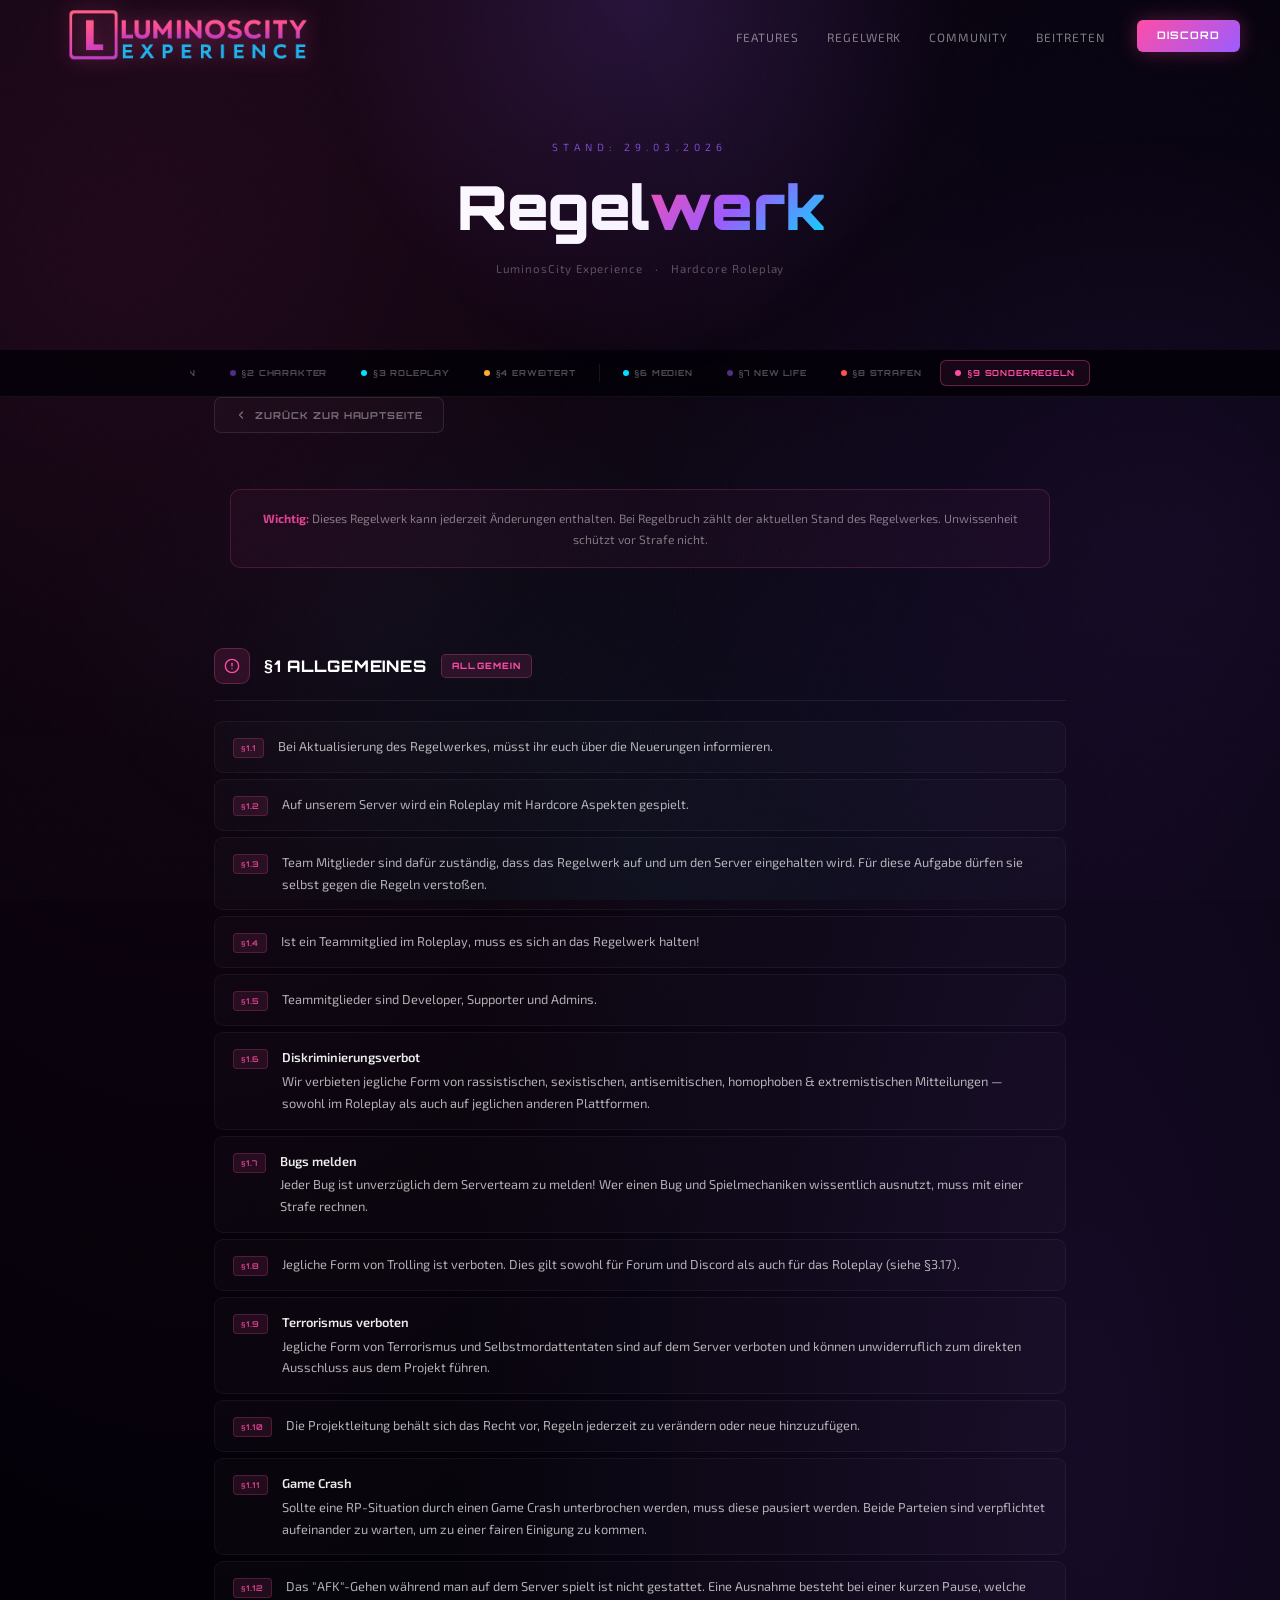
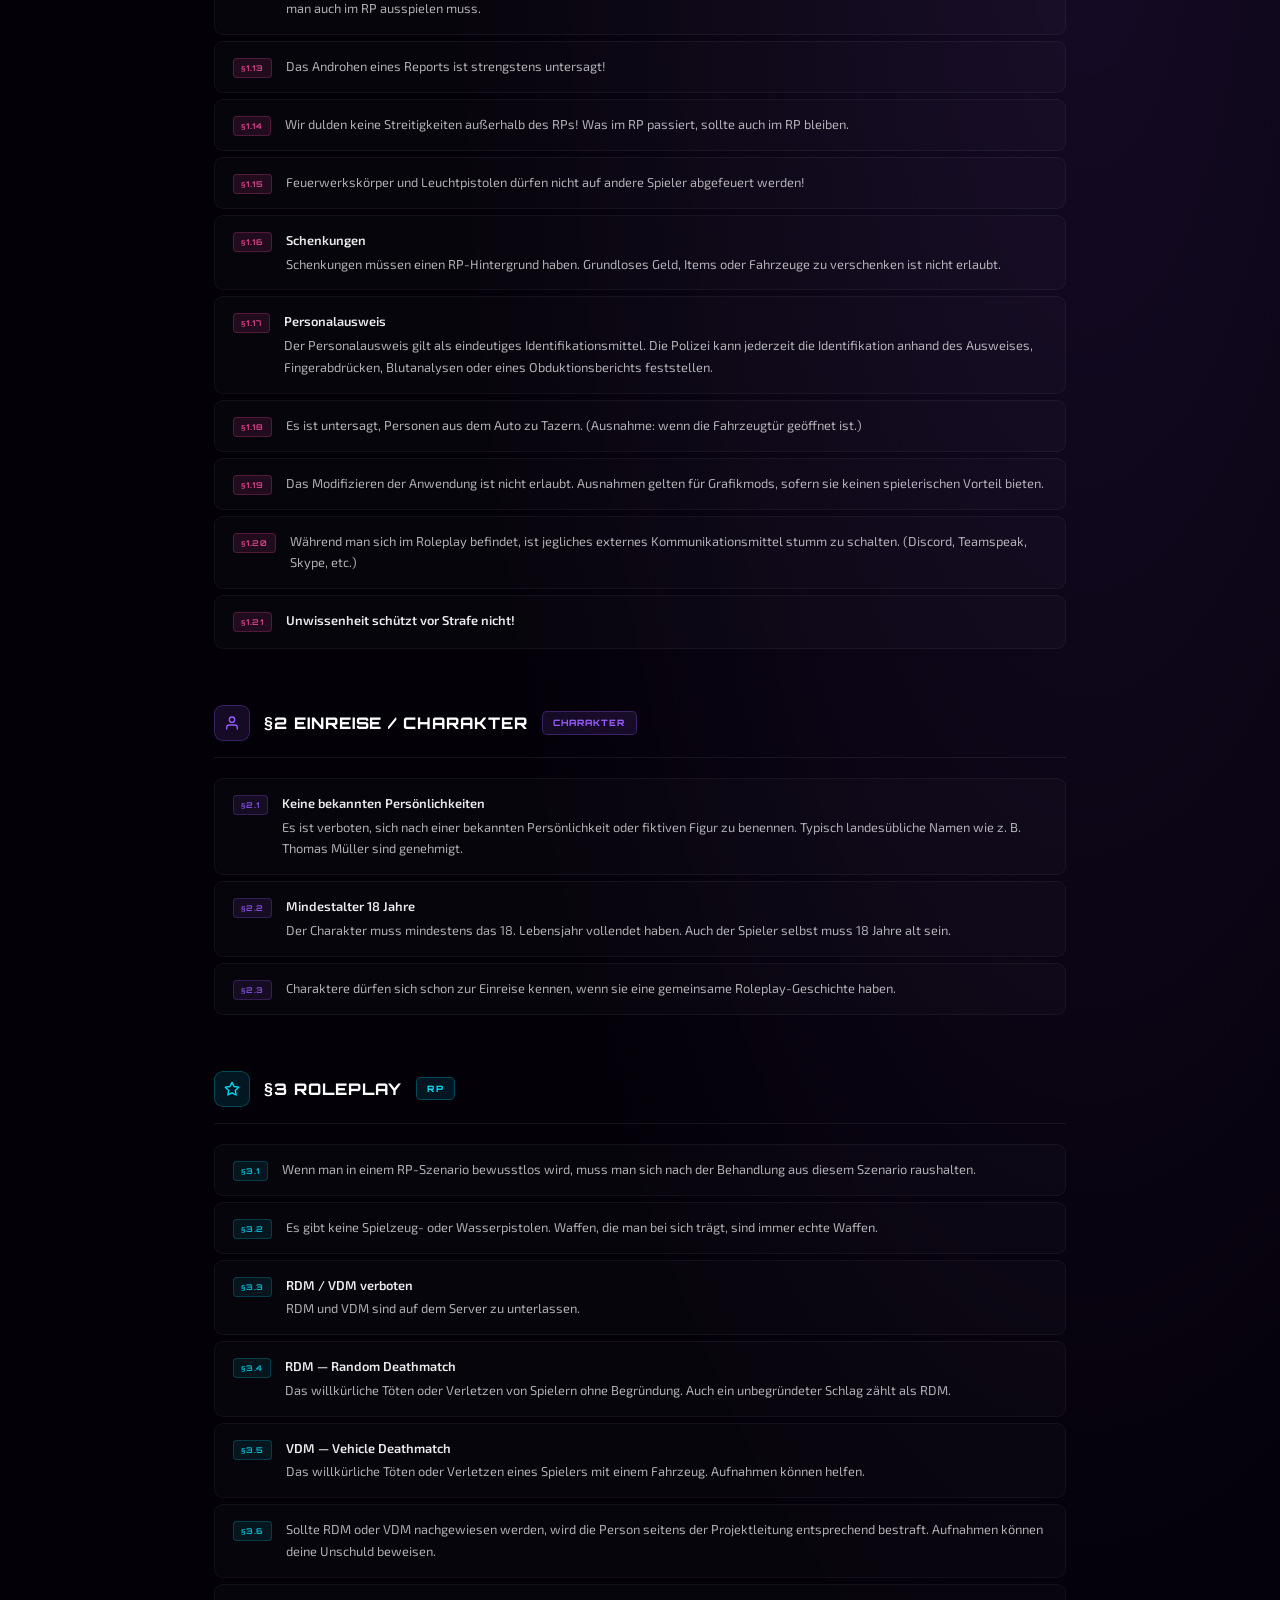
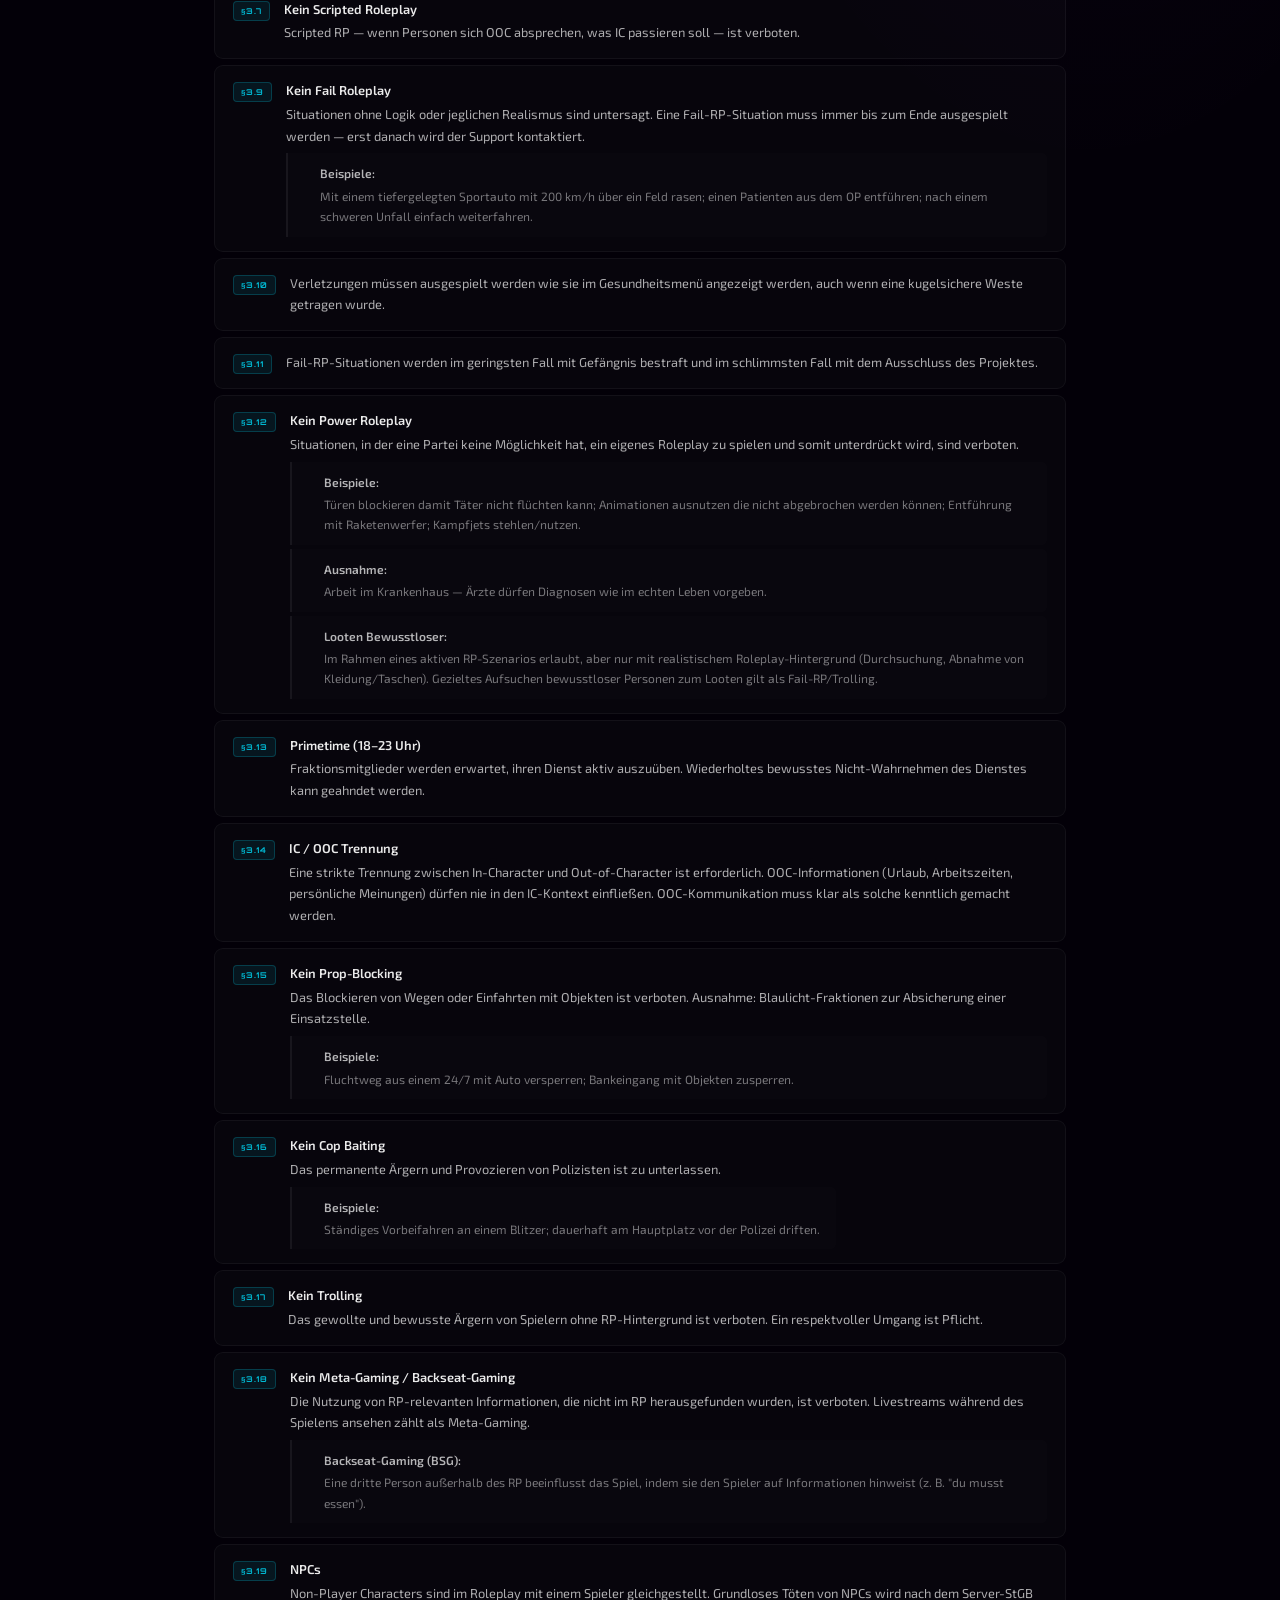
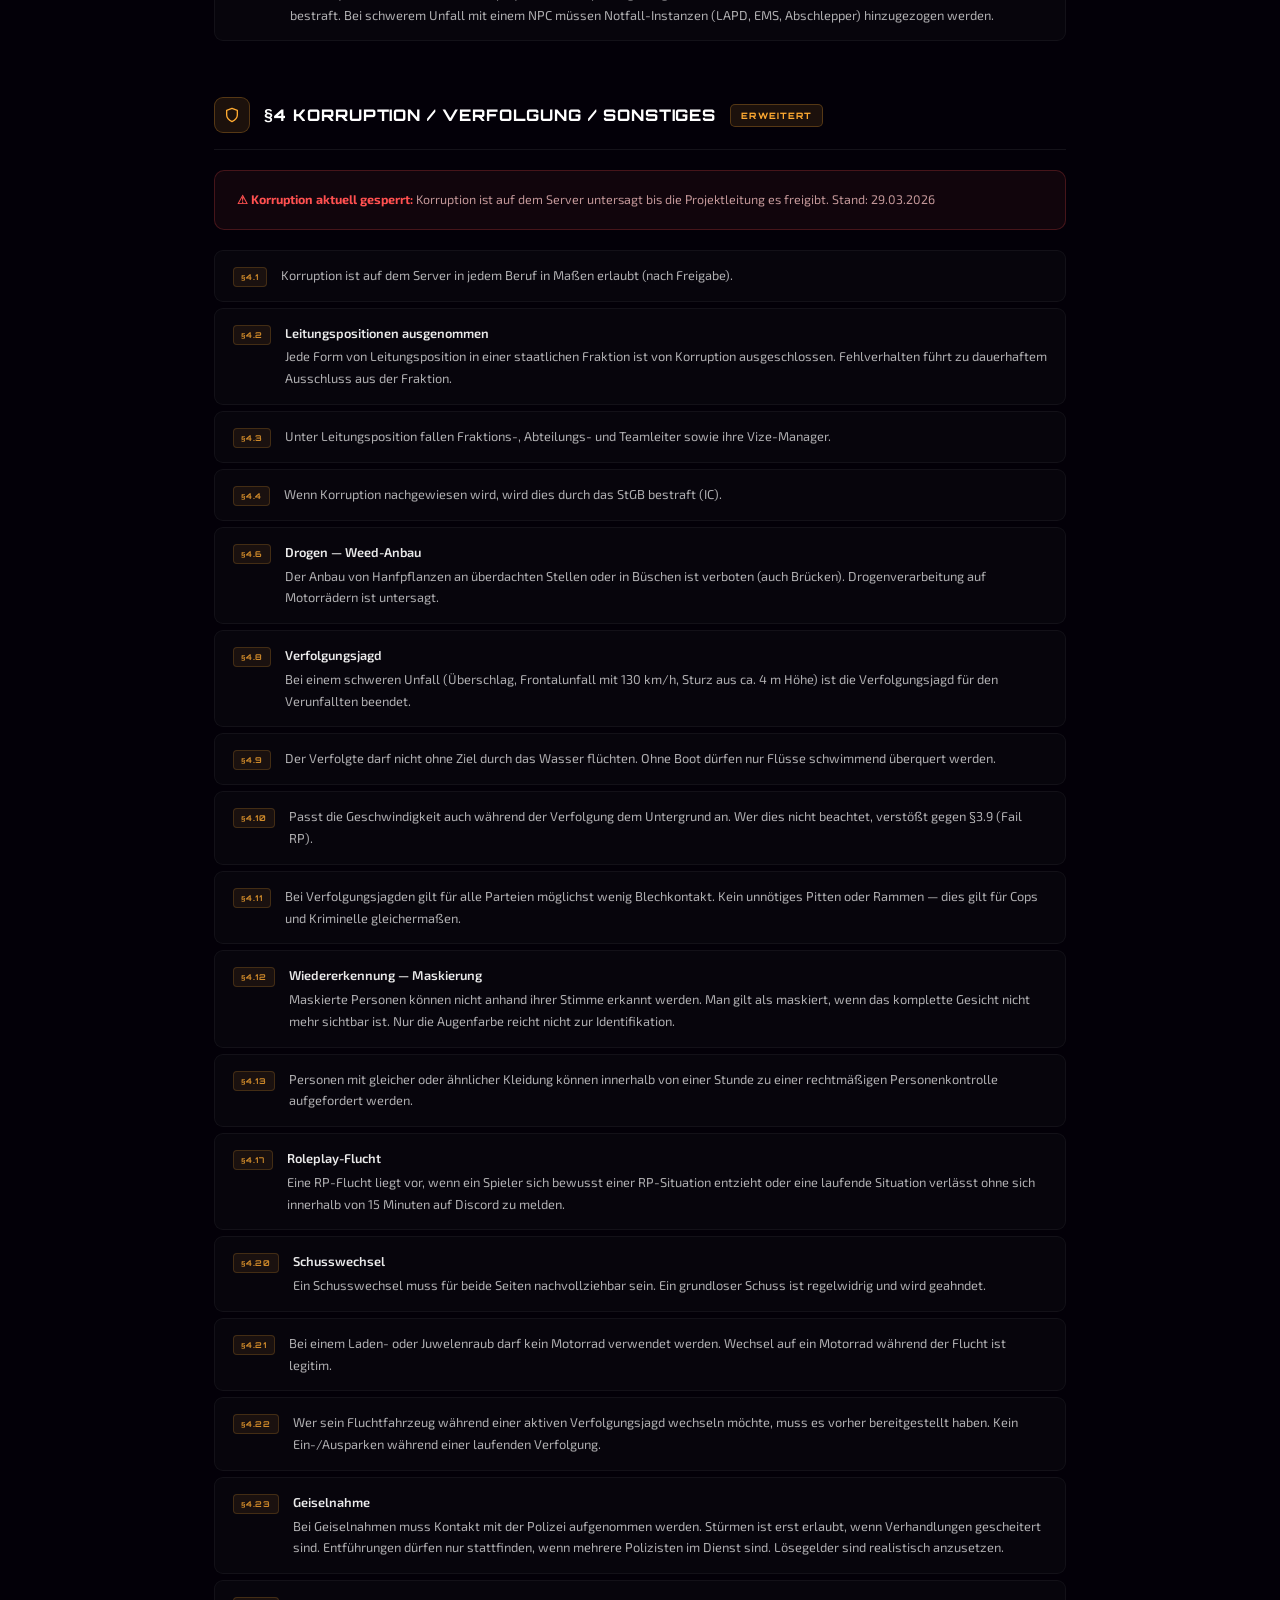
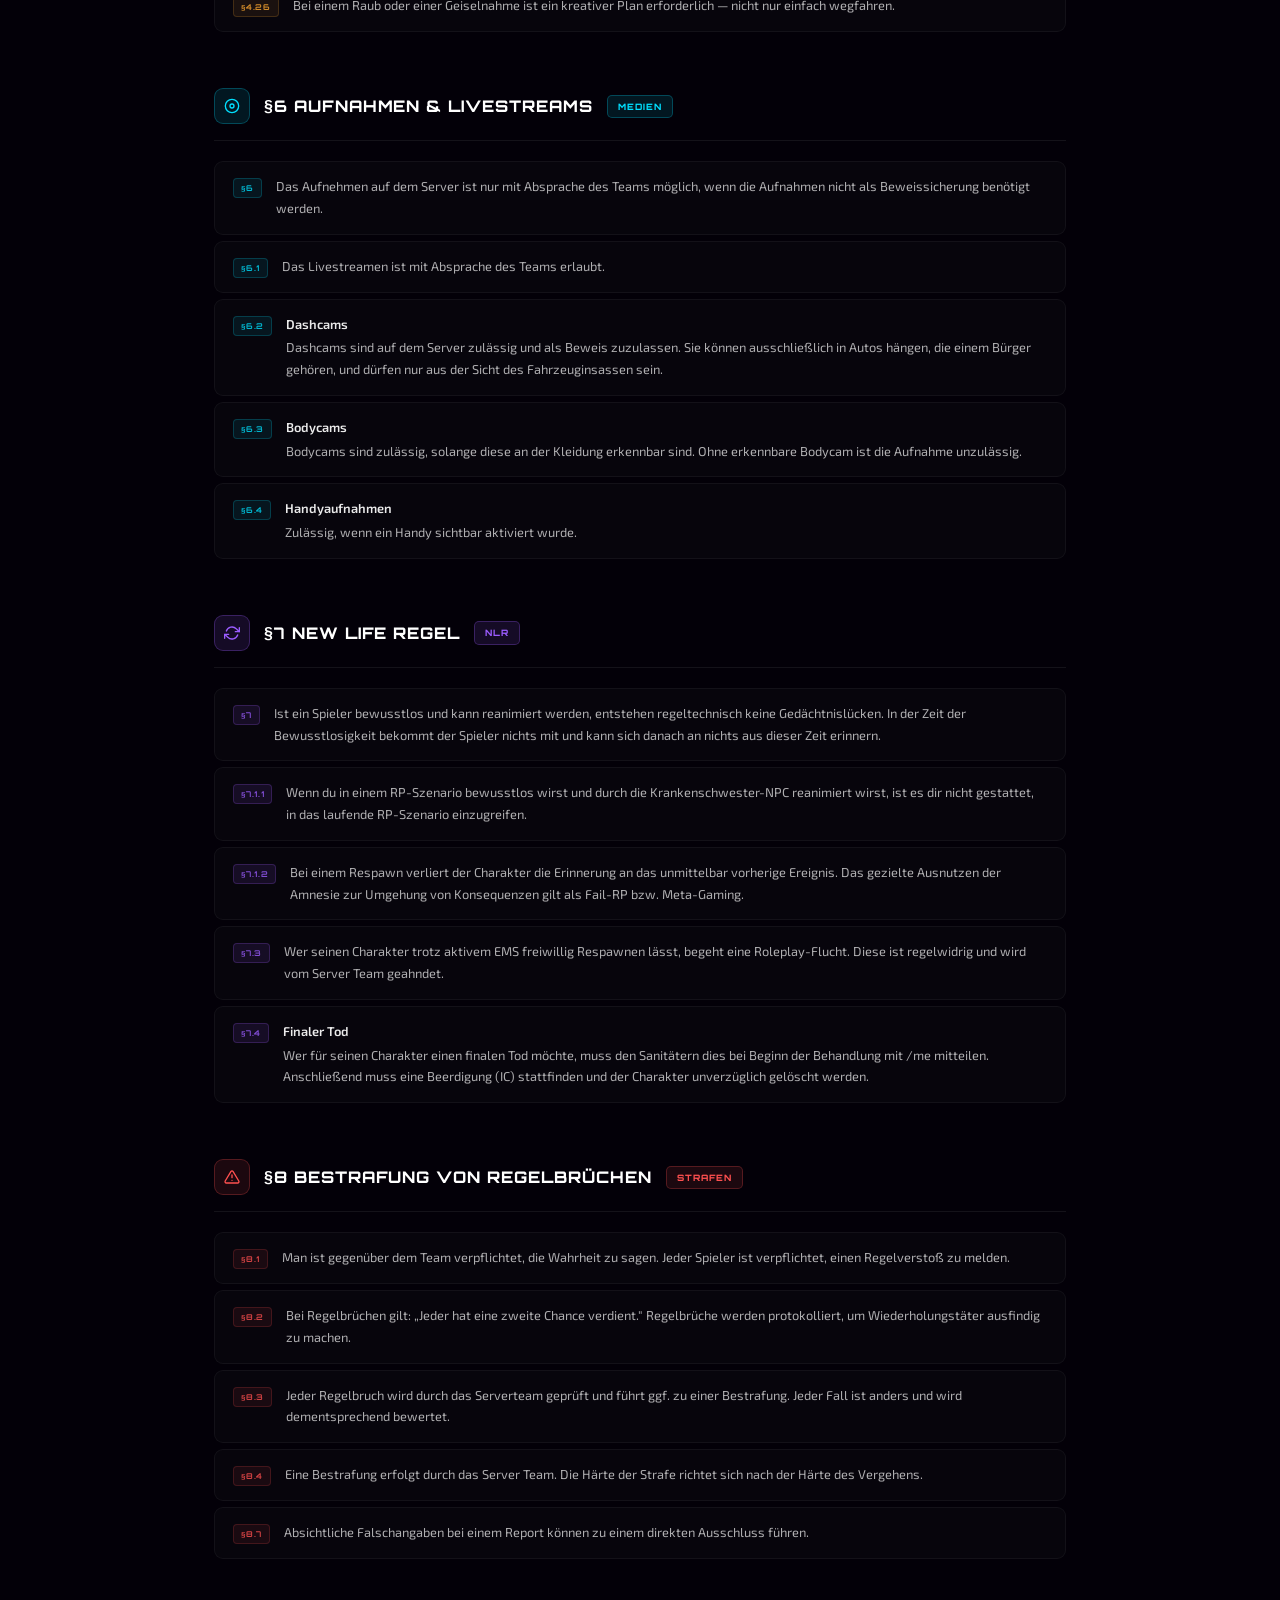
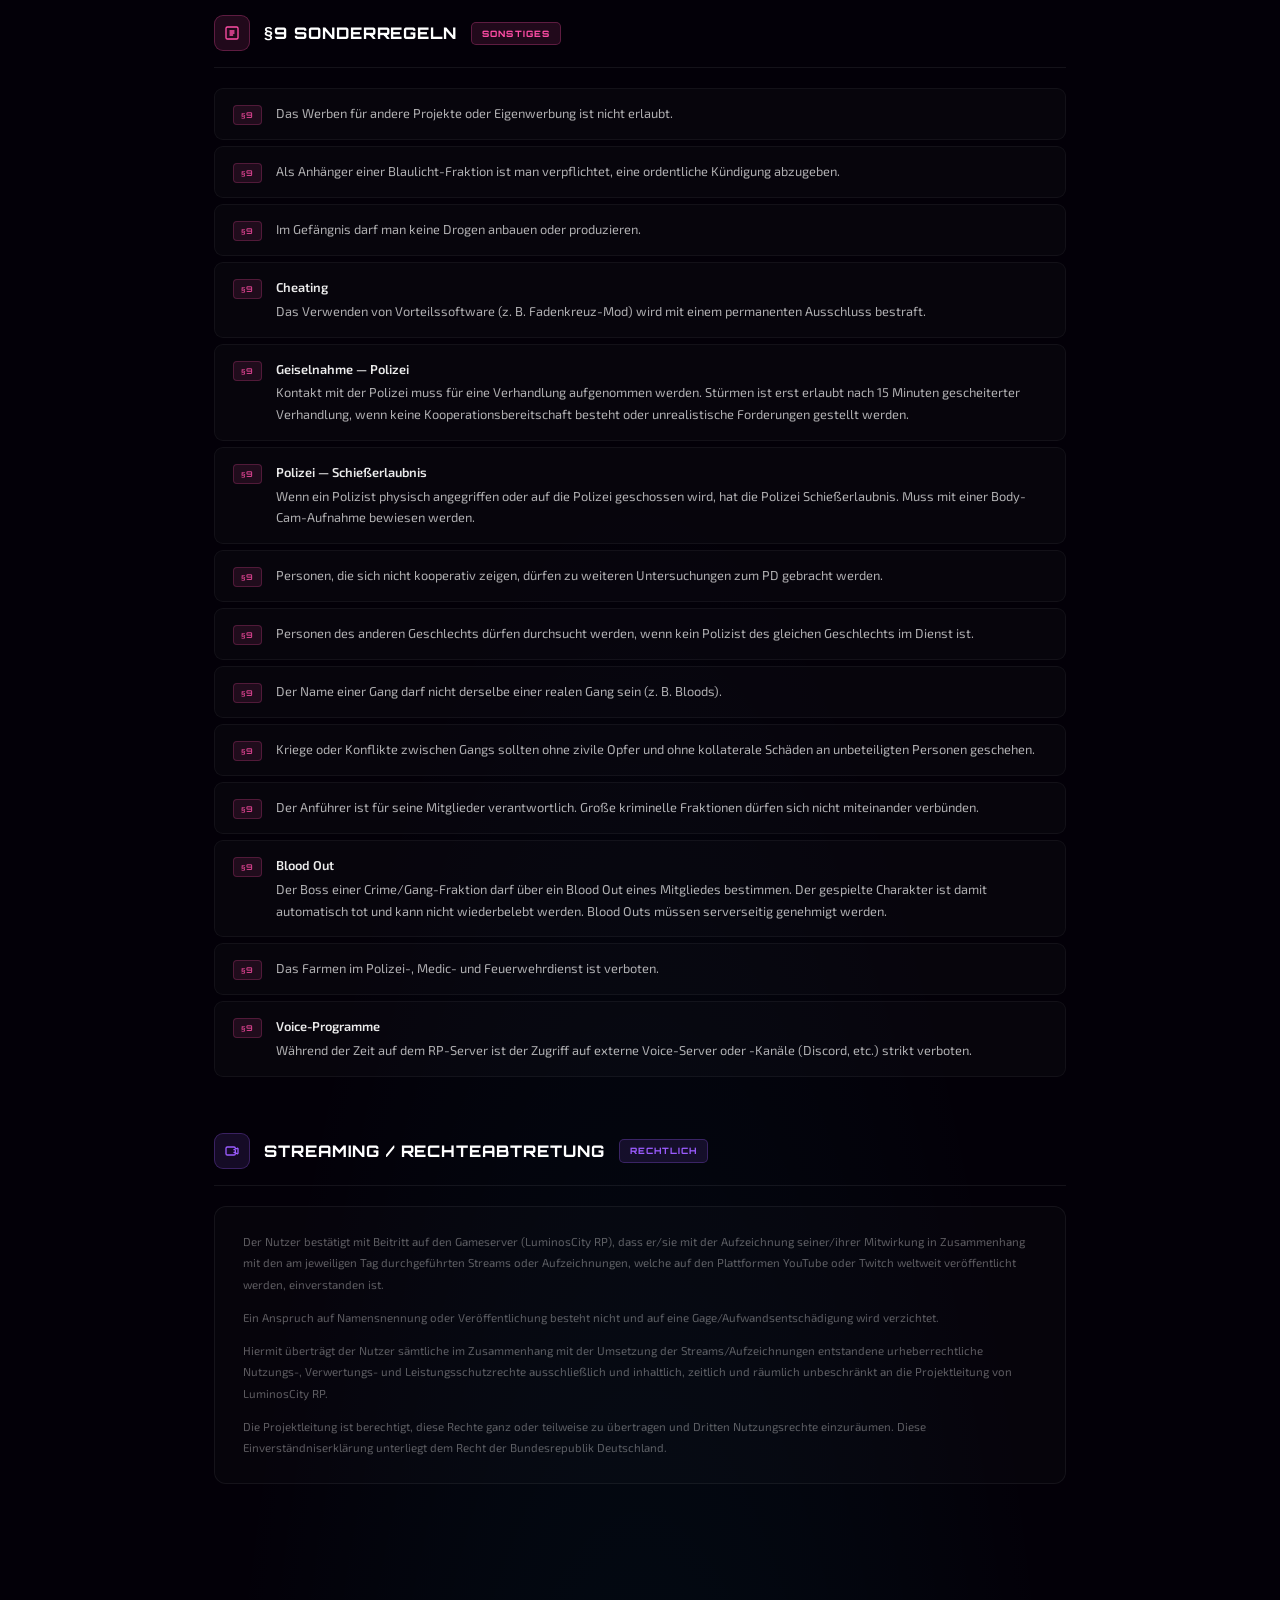
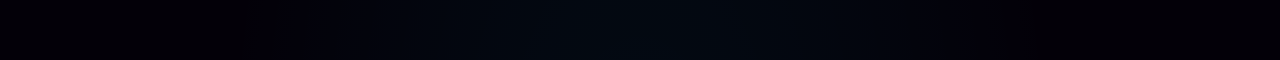
==== regelwerk.html @ f09e4722 "Add files via upload" ====
<!DOCTYPE html>
<html lang="de">
<head>
  <meta charset="UTF-8" />
  <meta name="viewport" content="width=device-width, initial-scale=1.0" />
  <title>Regelwerk — LuminosCity Experience</title>
  <link rel="preconnect" href="https://fonts.googleapis.com" />
  <link rel="preconnect" href="https://fonts.gstatic.com" crossorigin />
  <link href="https://fonts.googleapis.com/css2?family=Orbitron:wght@400;700;800;900&family=Exo+2:wght@300;400;500;600;700&display=swap" rel="stylesheet" />
  <link rel="stylesheet" href="style.css" />
  <style>
    /* ── Regelwerk Page Styles ──────────────────────────── */
    .rw-hero {
      padding: 140px 24px 72px;
      text-align: center;
      position: relative;
      z-index: 1;
    }
    .rw-hero-glow {
      position: absolute;
      top: 0; left: 50%; transform: translateX(-50%);
      width: 700px; height: 400px;
      background: radial-gradient(ellipse at 50% 0%, rgba(155,92,255,0.18) 0%, transparent 65%);
      pointer-events: none;
    }
    .rw-hero-tag {
      font-size: 0.65rem;
      font-family: var(--f-body);
      letter-spacing: 0.5em;
      text-transform: uppercase;
      color: rgba(155,92,255,0.75);
      margin-bottom: 18px;
    }
    .rw-hero h1 {
      font-family: var(--f-title);
      font-size: clamp(2rem, 6vw, 3.8rem);
      font-weight: 900;
      color: #fff;
      line-height: 1.1;
      margin-bottom: 20px;
    }
    .rw-hero-meta {
      font-size: 0.72rem;
      color: rgba(255,255,255,0.3);
      letter-spacing: 0.08em;
    }
    .rw-hero-meta span {
      color: rgba(155,92,255,0.7);
      margin: 0 8px;
    }
    .rw-notice {
      max-width: 820px;
      margin: 0 auto 80px;
      padding: 18px 24px;
      border-radius: 10px;
      border: 1px solid rgba(255,77,166,0.2);
      background: rgba(255,77,166,0.04);
      font-size: 0.75rem;
      color: rgba(255,255,255,0.45);
      line-height: 1.7;
      text-align: center;
    }
    .rw-notice strong { color: rgba(255,77,166,0.85); }

    /* ── Paragraph sections ─────────────────────────────── */
    .rw-content {
      max-width: 900px;
      margin: 0 auto;
      padding: 0 24px 120px;
      position: relative;
      z-index: 1;
    }
    .rw-section {
      margin-bottom: 56px;
    }
    .rw-section-title {
      display: flex;
      align-items: center;
      gap: 14px;
      font-family: var(--f-title);
      font-size: 1rem;
      font-weight: 800;
      letter-spacing: 0.06em;
      text-transform: uppercase;
      color: #fff;
      padding-bottom: 16px;
      border-bottom: 1px solid rgba(255,255,255,0.07);
      margin-bottom: 20px;
    }
    .rw-section-title .rw-badge {
      font-family: var(--f-title);
      font-size: 0.55rem;
      letter-spacing: 0.12em;
      padding: 4px 10px;
      border-radius: 5px;
      flex-shrink: 0;
    }
    .rw-badge-pink   { background: rgba(255,77,166,0.12); border: 1px solid rgba(255,77,166,0.28); color: #ff4da6; }
    .rw-badge-purple { background: rgba(155,92,255,0.12); border: 1px solid rgba(155,92,255,0.28); color: #9b5cff; }
    .rw-badge-cyan   { background: rgba(0,224,255,0.10);  border: 1px solid rgba(0,224,255,0.25);  color: #00e0ff; }
    .rw-badge-orange { background: rgba(255,170,50,0.10); border: 1px solid rgba(255,170,50,0.25); color: #ffaa32; }
    .rw-badge-red    { background: rgba(255,80,80,0.10);  border: 1px solid rgba(255,80,80,0.25);  color: #ff5050; }

    .rw-icon {
      width: 36px; height: 36px;
      border-radius: 9px;
      display: flex; align-items: center; justify-content: center;
      flex-shrink: 0;
    }
    .rw-icon svg { width: 16px; height: 16px; display: block; }
    .rw-icon-pink   { background: rgba(255,77,166,0.12); border: 1px solid rgba(255,77,166,0.28); color: #ff4da6; }
    .rw-icon-purple { background: rgba(155,92,255,0.12); border: 1px solid rgba(155,92,255,0.28); color: #9b5cff; }
    .rw-icon-cyan   { background: rgba(0,224,255,0.10);  border: 1px solid rgba(0,224,255,0.25);  color: #00e0ff; }
    .rw-icon-orange { background: rgba(255,170,50,0.10); border: 1px solid rgba(255,170,50,0.25); color: #ffaa32; }
    .rw-icon-red    { background: rgba(255,80,80,0.10);  border: 1px solid rgba(255,80,80,0.25);  color: #ff5050; }

    .rw-rules {
      display: flex;
      flex-direction: column;
      gap: 6px;
    }
    .rw-rule {
      display: flex;
      align-items: flex-start;
      gap: 14px;
      padding: 14px 18px;
      border-radius: 9px;
      background: rgba(255,255,255,0.018);
      border: 1px solid rgba(255,255,255,0.048);
      transition: background 0.2s, border-color 0.2s;
    }
    .rw-rule:hover {
      background: rgba(255,255,255,0.032);
      border-color: rgba(255,255,255,0.085);
    }
    .rw-rule-num {
      font-family: var(--f-title);
      font-size: 0.5rem;
      font-weight: 700;
      letter-spacing: 0.08em;
      padding: 3px 7px;
      border-radius: 4px;
      flex-shrink: 0;
      margin-top: 2px;
      white-space: nowrap;
    }
    .rw-num-pink   { background: rgba(255,77,166,0.1);  border: 1px solid rgba(255,77,166,0.22); color: rgba(255,77,166,0.8);  }
    .rw-num-purple { background: rgba(155,92,255,0.1);  border: 1px solid rgba(155,92,255,0.22); color: rgba(155,92,255,0.8);  }
    .rw-num-cyan   { background: rgba(0,224,255,0.08);  border: 1px solid rgba(0,224,255,0.2);   color: rgba(0,224,255,0.8);   }
    .rw-num-orange { background: rgba(255,170,50,0.08); border: 1px solid rgba(255,170,50,0.18); color: rgba(255,170,50,0.8);  }
    .rw-num-red    { background: rgba(255,80,80,0.08);  border: 1px solid rgba(255,80,80,0.18);  color: rgba(255,80,80,0.8);   }

    .rw-rule-text {
      font-size: 0.8rem;
      color: rgba(255,255,255,0.68);
      line-height: 1.7;
    }
    .rw-rule-text strong {
      color: rgba(255,255,255,0.92);
      font-weight: 600;
      display: block;
      margin-bottom: 2px;
    }

    /* Warning block */
    .rw-warning {
      padding: 18px 22px;
      border-radius: 10px;
      background: rgba(255,80,80,0.06);
      border: 1px solid rgba(255,80,80,0.22);
      margin-bottom: 20px;
      font-size: 0.78rem;
      color: rgba(255,200,200,0.75);
      line-height: 1.7;
    }
    .rw-warning strong { color: #ff5050; }

    /* Sub-rule indent */
    .rw-subrules {
      display: flex;
      flex-direction: column;
      gap: 4px;
      margin-top: 6px;
      padding-left: 0;
    }
    .rw-subrule {
      padding: 10px 16px 10px 32px;
      border-left: 2px solid rgba(255,255,255,0.06);
      font-size: 0.75rem;
      color: rgba(255,255,255,0.45);
      line-height: 1.7;
      background: rgba(255,255,255,0.01);
      border-radius: 0 6px 6px 0;
    }
    .rw-subrule strong { color: rgba(255,255,255,0.7); font-weight: 600; }

    /* Back button */
    .rw-back {
      display: inline-flex;
      align-items: center;
      gap: 8px;
      font-family: var(--f-title);
      font-size: 0.6rem;
      font-weight: 700;
      letter-spacing: 0.1em;
      text-transform: uppercase;
      color: rgba(255,255,255,0.4);
      border: 1px solid rgba(255,255,255,0.1);
      padding: 10px 20px;
      border-radius: 7px;
      background: rgba(255,255,255,0.02);
      transition: color 0.2s, border-color 0.2s;
      margin-bottom: 56px;
    }
    .rw-back:hover { color: #fff; border-color: rgba(255,255,255,0.25); }
    .rw-back svg { width: 12px; height: 12px; }

    /* Streaming block */
    .rw-legal {
      padding: 24px 28px;
      border-radius: 12px;
      background: rgba(255,255,255,0.015);
      border: 1px solid rgba(255,255,255,0.06);
      font-size: 0.72rem;
      color: rgba(255,255,255,0.35);
      line-height: 1.85;
    }
    .rw-legal p + p { margin-top: 12px; }

    /* ── Sticky Filter Nav ────────────────────────────── */
    .rw-filter-nav {
      position: sticky;
      top: 64px;
      z-index: 50;
      background: rgba(3,0,8,0.82);
      backdrop-filter: blur(18px);
      -webkit-backdrop-filter: blur(18px);
      border-bottom: 1px solid rgba(255,255,255,0.06);
      padding: 0 24px;
      margin-bottom: 0;
    }
    .rw-filter-inner {
      max-width: 900px;
      margin: 0 auto;
      display: flex;
      align-items: center;
      gap: 4px;
      overflow-x: auto;
      scrollbar-width: none;
      padding: 10px 0;
    }
    .rw-filter-inner::-webkit-scrollbar { display: none; }
    .rw-filter-btn {
      display: inline-flex;
      align-items: center;
      gap: 6px;
      font-family: var(--f-title);
      font-size: 0.52rem;
      font-weight: 700;
      letter-spacing: 0.1em;
      text-transform: uppercase;
      padding: 7px 14px;
      border-radius: 6px;
      white-space: nowrap;
      cursor: pointer;
      border: 1px solid transparent;
      background: transparent;
      color: rgba(255,255,255,0.3);
      transition: color 0.2s, background 0.2s, border-color 0.2s;
      flex-shrink: 0;
    }
    .rw-filter-btn:hover {
      color: rgba(255,255,255,0.7);
      background: rgba(255,255,255,0.05);
    }
    .rw-filter-btn .rw-fb-dot {
      width: 6px; height: 6px;
      border-radius: 50%;
      flex-shrink: 0;
      opacity: 0.5;
      transition: opacity 0.2s;
    }
    .rw-filter-btn.active {
      color: #fff;
      background: rgba(255,255,255,0.07);
    }
    .rw-filter-btn.active .rw-fb-dot { opacity: 1; }
    .rw-filter-btn.fp.active  { border-color: rgba(255,77,166,0.35);  background: rgba(255,77,166,0.08);  color: #ff4da6; }
    .rw-filter-btn.fpu.active { border-color: rgba(155,92,255,0.35);  background: rgba(155,92,255,0.08);  color: #9b5cff; }
    .rw-filter-btn.fc.active  { border-color: rgba(0,224,255,0.3);    background: rgba(0,224,255,0.07);   color: #00e0ff; }
    .rw-filter-btn.fo.active  { border-color: rgba(255,170,50,0.35);  background: rgba(255,170,50,0.08);  color: #ffaa32; }
    .rw-filter-btn.fr.active  { border-color: rgba(255,80,80,0.35);   background: rgba(255,80,80,0.08);   color: #ff5050; }
    .rw-fb-dot.dp   { background: #ff4da6; }
    .rw-fb-dot.dpu  { background: #9b5cff; }
    .rw-fb-dot.dc   { background: #00e0ff; }
    .rw-fb-dot.do   { background: #ffaa32; }
    .rw-fb-dot.dr   { background: #ff5050; }
    .rw-filter-divider {
      width: 1px; height: 18px;
      background: rgba(255,255,255,0.08);
      flex-shrink: 0;
      margin: 0 4px;
    }

    @media (max-width: 600px) {
      .rw-rule { padding: 12px 14px; }
      .rw-rule-num { font-size: 0.45rem; }
      .rw-rule-text { font-size: 0.75rem; }
      .rw-filter-nav { top: 56px; }
    }
  </style>
</head>
<body>

<!-- ═══════════════════════════════════════════ NAVBAR ═══ -->
<nav id="navbar">
  <div class="nav-inner">
    <a href="index.html" class="nav-logo">
      <img src="bannerlumi.png" alt="LuminosCity Experience" class="nav-logo-img" />
    </a>
    <ul class="nav-links">
      <li><a href="index.html#features">Features</a></li>
      <li><a href="index.html#regelwerk">Regelwerk</a></li>
      <li><a href="index.html#community">Community</a></li>
      <li><a href="index.html#join">Beitreten</a></li>
    </ul>
    <a href="https://discord.gg/mZbZmxQd2Q" target="_blank" rel="noopener noreferrer" class="nav-cta">Discord</a>
    <button id="menu-btn" class="menu-btn" aria-label="Menü öffnen">
      <span></span><span></span><span></span>
    </button>
  </div>
  <div id="mobile-menu" class="mobile-menu">
    <a href="index.html#features">Features</a>
    <a href="index.html#regelwerk">Regelwerk</a>
    <a href="index.html#community">Community</a>
    <a href="index.html#join">Beitreten</a>
    <a href="https://discord.gg/mZbZmxQd2Q" target="_blank" rel="noopener noreferrer" class="mobile-cta">Discord</a>
  </div>
</nav>

<!-- ══════════════════════════════════════════ HERO ═══ -->
<div class="rw-hero">
  <div class="rw-hero-glow"></div>
  <div class="rw-hero-tag">Stand: 29.03.2026</div>
  <h1>Regel<span class="gradient-text">werk</span></h1>
  <div class="rw-hero-meta">LuminosCity Experience <span>·</span> Hardcore Roleplay</div>
</div>

<!-- ═══════════════════════════════════ FILTER NAV ═══ -->
<nav class="rw-filter-nav" aria-label="Regelwerk Navigation">
  <div class="rw-filter-inner">
    <button class="rw-filter-btn fp active" data-target="s1"><span class="rw-fb-dot dp"></span>§1 Allgemein</button>
    <button class="rw-filter-btn fpu" data-target="s2"><span class="rw-fb-dot dpu"></span>§2 Charakter</button>
    <button class="rw-filter-btn fc" data-target="s3"><span class="rw-fb-dot dc"></span>§3 Roleplay</button>
    <button class="rw-filter-btn fo" data-target="s4"><span class="rw-fb-dot do"></span>§4 Erweitert</button>
    <div class="rw-filter-divider"></div>
    <button class="rw-filter-btn fc" data-target="s6"><span class="rw-fb-dot dc"></span>§6 Medien</button>
    <button class="rw-filter-btn fpu" data-target="s7"><span class="rw-fb-dot dpu"></span>§7 New Life</button>
    <button class="rw-filter-btn fr" data-target="s8"><span class="rw-fb-dot dr"></span>§8 Strafen</button>
    <button class="rw-filter-btn fp" data-target="s9"><span class="rw-fb-dot dp"></span>§9 Sonderregeln</button>
    <div class="rw-filter-divider"></div>
    <button class="rw-filter-btn fpu" data-target="s-stream"><span class="rw-fb-dot dpu"></span>Streaming</button>
  </div>
</nav>

<!-- ══════════════════════════════════════ CONTENT ═══ -->
<div class="rw-content">

  <a href="index.html" class="rw-back">
    <svg viewBox="0 0 24 24" fill="none" stroke="currentColor" stroke-width="2.5" stroke-linecap="round" stroke-linejoin="round"><polyline points="15 18 9 12 15 6"/></svg>
    Zurück zur Hauptseite
  </a>

  <div class="rw-notice">
    <strong>Wichtig:</strong> Dieses Regelwerk kann jederzeit Änderungen enthalten. Bei Regelbruch zählt der aktuellen Stand des Regelwerkes. Unwissenheit schützt vor Strafe nicht.
  </div>

  <!-- §1 Allgemeines -->
  <div class="rw-section anim" id="s1">
    <div class="rw-section-title">
      <div class="rw-icon rw-icon-pink">
        <svg viewBox="0 0 24 24" fill="none" stroke="currentColor" stroke-width="2" stroke-linecap="round" stroke-linejoin="round"><circle cx="12" cy="12" r="10"/><line x1="12" y1="8" x2="12" y2="12"/><line x1="12" y1="16" x2="12.01" y2="16"/></svg>
      </div>
      §1 Allgemeines
      <span class="rw-badge rw-badge-pink">Allgemein</span>
    </div>
    <div class="rw-rules">
      <div class="rw-rule"><span class="rw-rule-num rw-num-pink">§1.1</span><div class="rw-rule-text">Bei Aktualisierung des Regelwerkes, müsst ihr euch über die Neuerungen informieren.</div></div>
      <div class="rw-rule"><span class="rw-rule-num rw-num-pink">§1.2</span><div class="rw-rule-text">Auf unserem Server wird ein Roleplay mit Hardcore Aspekten gespielt.</div></div>
      <div class="rw-rule"><span class="rw-rule-num rw-num-pink">§1.3</span><div class="rw-rule-text">Team Mitglieder sind dafür zuständig, dass das Regelwerk auf und um den Server eingehalten wird. Für diese Aufgabe dürfen sie selbst gegen die Regeln verstoßen.</div></div>
      <div class="rw-rule"><span class="rw-rule-num rw-num-pink">§1.4</span><div class="rw-rule-text">Ist ein Teammitglied im Roleplay, muss es sich an das Regelwerk halten!</div></div>
      <div class="rw-rule"><span class="rw-rule-num rw-num-pink">§1.5</span><div class="rw-rule-text">Teammitglieder sind Developer, Supporter und Admins.</div></div>
      <div class="rw-rule"><span class="rw-rule-num rw-num-pink">§1.6</span><div class="rw-rule-text"><strong>Diskriminierungsverbot</strong>Wir verbieten jegliche Form von rassistischen, sexistischen, antisemitischen, homophoben &amp; extremistischen Mitteilungen — sowohl im Roleplay als auch auf jeglichen anderen Plattformen.</div></div>
      <div class="rw-rule"><span class="rw-rule-num rw-num-pink">§1.7</span><div class="rw-rule-text"><strong>Bugs melden</strong>Jeder Bug ist unverzüglich dem Serverteam zu melden! Wer einen Bug und Spielmechaniken wissentlich ausnutzt, muss mit einer Strafe rechnen.</div></div>
      <div class="rw-rule"><span class="rw-rule-num rw-num-pink">§1.8</span><div class="rw-rule-text">Jegliche Form von Trolling ist verboten. Dies gilt sowohl für Forum und Discord als auch für das Roleplay (siehe §3.17).</div></div>
      <div class="rw-rule"><span class="rw-rule-num rw-num-pink">§1.9</span><div class="rw-rule-text"><strong>Terrorismus verboten</strong>Jegliche Form von Terrorismus und Selbstmordattentaten sind auf dem Server verboten und können unwiderruflich zum direkten Ausschluss aus dem Projekt führen.</div></div>
      <div class="rw-rule"><span class="rw-rule-num rw-num-pink">§1.10</span><div class="rw-rule-text">Die Projektleitung behält sich das Recht vor, Regeln jederzeit zu verändern oder neue hinzuzufügen.</div></div>
      <div class="rw-rule"><span class="rw-rule-num rw-num-pink">§1.11</span><div class="rw-rule-text"><strong>Game Crash</strong>Sollte eine RP-Situation durch einen Game Crash unterbrochen werden, muss diese pausiert werden. Beide Parteien sind verpflichtet aufeinander zu warten, um zu einer fairen Einigung zu kommen.</div></div>
      <div class="rw-rule"><span class="rw-rule-num rw-num-pink">§1.12</span><div class="rw-rule-text">Das "AFK"-Gehen während man auf dem Server spielt ist nicht gestattet. Eine Ausnahme besteht bei einer kurzen Pause, welche man auch im RP ausspielen muss.</div></div>
      <div class="rw-rule"><span class="rw-rule-num rw-num-pink">§1.13</span><div class="rw-rule-text">Das Androhen eines Reports ist strengstens untersagt!</div></div>
      <div class="rw-rule"><span class="rw-rule-num rw-num-pink">§1.14</span><div class="rw-rule-text">Wir dulden keine Streitigkeiten außerhalb des RPs! Was im RP passiert, sollte auch im RP bleiben.</div></div>
      <div class="rw-rule"><span class="rw-rule-num rw-num-pink">§1.15</span><div class="rw-rule-text">Feuerwerkskörper und Leuchtpistolen dürfen nicht auf andere Spieler abgefeuert werden!</div></div>
      <div class="rw-rule"><span class="rw-rule-num rw-num-pink">§1.16</span><div class="rw-rule-text"><strong>Schenkungen</strong>Schenkungen müssen einen RP-Hintergrund haben. Grundloses Geld, Items oder Fahrzeuge zu verschenken ist nicht erlaubt.</div></div>
      <div class="rw-rule"><span class="rw-rule-num rw-num-pink">§1.17</span><div class="rw-rule-text"><strong>Personalausweis</strong>Der Personalausweis gilt als eindeutiges Identifikationsmittel. Die Polizei kann jederzeit die Identifikation anhand des Ausweises, Fingerabdrücken, Blutanalysen oder eines Obduktionsberichts feststellen.</div></div>
      <div class="rw-rule"><span class="rw-rule-num rw-num-pink">§1.18</span><div class="rw-rule-text">Es ist untersagt, Personen aus dem Auto zu Tazern. (Ausnahme: wenn die Fahrzeugtür geöffnet ist.)</div></div>
      <div class="rw-rule"><span class="rw-rule-num rw-num-pink">§1.19</span><div class="rw-rule-text">Das Modifizieren der Anwendung ist nicht erlaubt. Ausnahmen gelten für Grafikmods, sofern sie keinen spielerischen Vorteil bieten.</div></div>
      <div class="rw-rule"><span class="rw-rule-num rw-num-pink">§1.20</span><div class="rw-rule-text">Während man sich im Roleplay befindet, ist jegliches externes Kommunikationsmittel stumm zu schalten. (Discord, Teamspeak, Skype, etc.)</div></div>
      <div class="rw-rule"><span class="rw-rule-num rw-num-pink">§1.21</span><div class="rw-rule-text"><strong>Unwissenheit schützt vor Strafe nicht!</strong></div></div>
    </div>
  </div>

  <!-- §2 Charakter -->
  <div class="rw-section anim" id="s2">
    <div class="rw-section-title">
      <div class="rw-icon rw-icon-purple">
        <svg viewBox="0 0 24 24" fill="none" stroke="currentColor" stroke-width="2" stroke-linecap="round" stroke-linejoin="round"><path d="M20 21v-2a4 4 0 0 0-4-4H8a4 4 0 0 0-4 4v2"/><circle cx="12" cy="7" r="4"/></svg>
      </div>
      §2 Einreise / Charakter
      <span class="rw-badge rw-badge-purple">Charakter</span>
    </div>
    <div class="rw-rules">
      <div class="rw-rule"><span class="rw-rule-num rw-num-purple">§2.1</span><div class="rw-rule-text"><strong>Keine bekannten Persönlichkeiten</strong>Es ist verboten, sich nach einer bekannten Persönlichkeit oder fiktiven Figur zu benennen. Typisch landesübliche Namen wie z. B. Thomas Müller sind genehmigt.</div></div>
      <div class="rw-rule"><span class="rw-rule-num rw-num-purple">§2.2</span><div class="rw-rule-text"><strong>Mindestalter 18 Jahre</strong>Der Charakter muss mindestens das 18. Lebensjahr vollendet haben. Auch der Spieler selbst muss 18 Jahre alt sein.</div></div>
      <div class="rw-rule"><span class="rw-rule-num rw-num-purple">§2.3</span><div class="rw-rule-text">Charaktere dürfen sich schon zur Einreise kennen, wenn sie eine gemeinsame Roleplay-Geschichte haben.</div></div>
    </div>
  </div>

  <!-- §3 Roleplay -->
  <div class="rw-section anim" id="s3">
    <div class="rw-section-title">
      <div class="rw-icon rw-icon-cyan">
        <svg viewBox="0 0 24 24" fill="none" stroke="currentColor" stroke-width="2" stroke-linecap="round" stroke-linejoin="round"><polygon points="12 2 15.09 8.26 22 9.27 17 14.14 18.18 21.02 12 17.77 5.82 21.02 7 14.14 2 9.27 8.91 8.26 12 2"/></svg>
      </div>
      §3 Roleplay
      <span class="rw-badge rw-badge-cyan">RP</span>
    </div>
    <div class="rw-rules">
      <div class="rw-rule"><span class="rw-rule-num rw-num-cyan">§3.1</span><div class="rw-rule-text">Wenn man in einem RP-Szenario bewusstlos wird, muss man sich nach der Behandlung aus diesem Szenario raushalten.</div></div>
      <div class="rw-rule"><span class="rw-rule-num rw-num-cyan">§3.2</span><div class="rw-rule-text">Es gibt keine Spielzeug- oder Wasserpistolen. Waffen, die man bei sich trägt, sind immer echte Waffen.</div></div>
      <div class="rw-rule"><span class="rw-rule-num rw-num-cyan">§3.3</span><div class="rw-rule-text"><strong>RDM / VDM verboten</strong>RDM und VDM sind auf dem Server zu unterlassen.</div></div>
      <div class="rw-rule"><span class="rw-rule-num rw-num-cyan">§3.4</span><div class="rw-rule-text"><strong>RDM — Random Deathmatch</strong>Das willkürliche Töten oder Verletzen von Spielern ohne Begründung. Auch ein unbegründeter Schlag zählt als RDM.</div></div>
      <div class="rw-rule"><span class="rw-rule-num rw-num-cyan">§3.5</span><div class="rw-rule-text"><strong>VDM — Vehicle Deathmatch</strong>Das willkürliche Töten oder Verletzen eines Spielers mit einem Fahrzeug. Aufnahmen können helfen.</div></div>
      <div class="rw-rule"><span class="rw-rule-num rw-num-cyan">§3.6</span><div class="rw-rule-text">Sollte RDM oder VDM nachgewiesen werden, wird die Person seitens der Projektleitung entsprechend bestraft. Aufnahmen können deine Unschuld beweisen.</div></div>
      <div class="rw-rule"><span class="rw-rule-num rw-num-cyan">§3.7</span><div class="rw-rule-text"><strong>Kein Scripted Roleplay</strong>Scripted RP — wenn Personen sich OOC absprechen, was IC passieren soll — ist verboten.</div></div>
      <div class="rw-rule"><span class="rw-rule-num rw-num-cyan">§3.9</span><div class="rw-rule-text"><strong>Kein Fail Roleplay</strong>Situationen ohne Logik oder jeglichen Realismus sind untersagt. Eine Fail-RP-Situation muss immer bis zum Ende ausgespielt werden — erst danach wird der Support kontaktiert.
        <div class="rw-subrules">
          <div class="rw-subrule"><strong>Beispiele:</strong> Mit einem tiefergelegten Sportauto mit 200 km/h über ein Feld rasen; einen Patienten aus dem OP entführen; nach einem schweren Unfall einfach weiterfahren.</div>
        </div>
      </div></div>
      <div class="rw-rule"><span class="rw-rule-num rw-num-cyan">§3.10</span><div class="rw-rule-text">Verletzungen müssen ausgespielt werden wie sie im Gesundheitsmenü angezeigt werden, auch wenn eine kugelsichere Weste getragen wurde.</div></div>
      <div class="rw-rule"><span class="rw-rule-num rw-num-cyan">§3.11</span><div class="rw-rule-text">Fail-RP-Situationen werden im geringsten Fall mit Gefängnis bestraft und im schlimmsten Fall mit dem Ausschluss des Projektes.</div></div>
      <div class="rw-rule"><span class="rw-rule-num rw-num-cyan">§3.12</span><div class="rw-rule-text"><strong>Kein Power Roleplay</strong>Situationen, in der eine Partei keine Möglichkeit hat, ein eigenes Roleplay zu spielen und somit unterdrückt wird, sind verboten.
        <div class="rw-subrules">
          <div class="rw-subrule"><strong>Beispiele:</strong> Türen blockieren damit Täter nicht flüchten kann; Animationen ausnutzen die nicht abgebrochen werden können; Entführung mit Raketenwerfer; Kampfjets stehlen/nutzen.</div>
          <div class="rw-subrule"><strong>Ausnahme:</strong> Arbeit im Krankenhaus — Ärzte dürfen Diagnosen wie im echten Leben vorgeben.</div>
          <div class="rw-subrule"><strong>Looten Bewusstloser:</strong> Im Rahmen eines aktiven RP-Szenarios erlaubt, aber nur mit realistischem Roleplay-Hintergrund (Durchsuchung, Abnahme von Kleidung/Taschen). Gezieltes Aufsuchen bewusstloser Personen zum Looten gilt als Fail-RP/Trolling.</div>
        </div>
      </div></div>
      <div class="rw-rule"><span class="rw-rule-num rw-num-cyan">§3.13</span><div class="rw-rule-text"><strong>Primetime (18–23 Uhr)</strong>Fraktionsmitglieder werden erwartet, ihren Dienst aktiv auszuüben. Wiederholtes bewusstes Nicht-Wahrnehmen des Dienstes kann geahndet werden.</div></div>
      <div class="rw-rule"><span class="rw-rule-num rw-num-cyan">§3.14</span><div class="rw-rule-text"><strong>IC / OOC Trennung</strong>Eine strikte Trennung zwischen In-Character und Out-of-Character ist erforderlich. OOC-Informationen (Urlaub, Arbeitszeiten, persönliche Meinungen) dürfen nie in den IC-Kontext einfließen. OOC-Kommunikation muss klar als solche kenntlich gemacht werden.</div></div>
      <div class="rw-rule"><span class="rw-rule-num rw-num-cyan">§3.15</span><div class="rw-rule-text"><strong>Kein Prop-Blocking</strong>Das Blockieren von Wegen oder Einfahrten mit Objekten ist verboten. Ausnahme: Blaulicht-Fraktionen zur Absicherung einer Einsatzstelle.
        <div class="rw-subrules">
          <div class="rw-subrule"><strong>Beispiele:</strong> Fluchtweg aus einem 24/7 mit Auto versperren; Bankeingang mit Objekten zusperren.</div>
        </div>
      </div></div>
      <div class="rw-rule"><span class="rw-rule-num rw-num-cyan">§3.16</span><div class="rw-rule-text"><strong>Kein Cop Baiting</strong>Das permanente Ärgern und Provozieren von Polizisten ist zu unterlassen.
        <div class="rw-subrules">
          <div class="rw-subrule"><strong>Beispiele:</strong> Ständiges Vorbeifahren an einem Blitzer; dauerhaft am Hauptplatz vor der Polizei driften.</div>
        </div>
      </div></div>
      <div class="rw-rule"><span class="rw-rule-num rw-num-cyan">§3.17</span><div class="rw-rule-text"><strong>Kein Trolling</strong>Das gewollte und bewusste Ärgern von Spielern ohne RP-Hintergrund ist verboten. Ein respektvoller Umgang ist Pflicht.</div></div>
      <div class="rw-rule"><span class="rw-rule-num rw-num-cyan">§3.18</span><div class="rw-rule-text"><strong>Kein Meta-Gaming / Backseat-Gaming</strong>Die Nutzung von RP-relevanten Informationen, die nicht im RP herausgefunden wurden, ist verboten. Livestreams während des Spielens ansehen zählt als Meta-Gaming.
        <div class="rw-subrules">
          <div class="rw-subrule"><strong>Backseat-Gaming (BSG):</strong> Eine dritte Person außerhalb des RP beeinflusst das Spiel, indem sie den Spieler auf Informationen hinweist (z. B. "du musst essen").</div>
        </div>
      </div></div>
      <div class="rw-rule"><span class="rw-rule-num rw-num-cyan">§3.19</span><div class="rw-rule-text"><strong>NPCs</strong>Non-Player Characters sind im Roleplay mit einem Spieler gleichgestellt. Grundloses Töten von NPCs wird nach dem Server-StGB bestraft. Bei schwerem Unfall mit einem NPC müssen Notfall-Instanzen (LAPD, EMS, Abschlepper) hinzugezogen werden.</div></div>
    </div>
  </div>

  <!-- §4 Korruption / Drogen / Verfolgung etc. -->
  <div class="rw-section anim" id="s4">
    <div class="rw-section-title">
      <div class="rw-icon rw-icon-orange">
        <svg viewBox="0 0 24 24" fill="none" stroke="currentColor" stroke-width="2" stroke-linecap="round" stroke-linejoin="round"><path d="M12 22s8-4 8-10V5l-8-3-8 3v7c0 6 8 10 8 10z"/></svg>
      </div>
      §4 Korruption / Verfolgung / Sonstiges
      <span class="rw-badge rw-badge-orange">Erweitert</span>
    </div>

    <div class="rw-warning">
      <strong>⚠ Korruption aktuell gesperrt:</strong> Korruption ist auf dem Server untersagt bis die Projektleitung es freigibt. Stand: 29.03.2026
    </div>

    <div class="rw-rules">
      <div class="rw-rule"><span class="rw-rule-num rw-num-orange">§4.1</span><div class="rw-rule-text">Korruption ist auf dem Server in jedem Beruf in Maßen erlaubt (nach Freigabe).</div></div>
      <div class="rw-rule"><span class="rw-rule-num rw-num-orange">§4.2</span><div class="rw-rule-text"><strong>Leitungspositionen ausgenommen</strong>Jede Form von Leitungsposition in einer staatlichen Fraktion ist von Korruption ausgeschlossen. Fehlverhalten führt zu dauerhaftem Ausschluss aus der Fraktion.</div></div>
      <div class="rw-rule"><span class="rw-rule-num rw-num-orange">§4.3</span><div class="rw-rule-text">Unter Leitungsposition fallen Fraktions-, Abteilungs- und Teamleiter sowie ihre Vize-Manager.</div></div>
      <div class="rw-rule"><span class="rw-rule-num rw-num-orange">§4.4</span><div class="rw-rule-text">Wenn Korruption nachgewiesen wird, wird dies durch das StGB bestraft (IC).</div></div>
      <div class="rw-rule"><span class="rw-rule-num rw-num-orange">§4.6</span><div class="rw-rule-text"><strong>Drogen — Weed-Anbau</strong>Der Anbau von Hanfpflanzen an überdachten Stellen oder in Büschen ist verboten (auch Brücken). Drogenverarbeitung auf Motorrädern ist untersagt.</div></div>
      <div class="rw-rule"><span class="rw-rule-num rw-num-orange">§4.8</span><div class="rw-rule-text"><strong>Verfolgungsjagd</strong>Bei einem schweren Unfall (Überschlag, Frontalunfall mit 130 km/h, Sturz aus ca. 4 m Höhe) ist die Verfolgungsjagd für den Verunfallten beendet.</div></div>
      <div class="rw-rule"><span class="rw-rule-num rw-num-orange">§4.9</span><div class="rw-rule-text">Der Verfolgte darf nicht ohne Ziel durch das Wasser flüchten. Ohne Boot dürfen nur Flüsse schwimmend überquert werden.</div></div>
      <div class="rw-rule"><span class="rw-rule-num rw-num-orange">§4.10</span><div class="rw-rule-text">Passt die Geschwindigkeit auch während der Verfolgung dem Untergrund an. Wer dies nicht beachtet, verstößt gegen §3.9 (Fail RP).</div></div>
      <div class="rw-rule"><span class="rw-rule-num rw-num-orange">§4.11</span><div class="rw-rule-text">Bei Verfolgungsjagden gilt für alle Parteien möglichst wenig Blechkontakt. Kein unnötiges Pitten oder Rammen — dies gilt für Cops und Kriminelle gleichermaßen.</div></div>
      <div class="rw-rule"><span class="rw-rule-num rw-num-orange">§4.12</span><div class="rw-rule-text"><strong>Wiedererkennung — Maskierung</strong>Maskierte Personen können nicht anhand ihrer Stimme erkannt werden. Man gilt als maskiert, wenn das komplette Gesicht nicht mehr sichtbar ist. Nur die Augenfarbe reicht nicht zur Identifikation.</div></div>
      <div class="rw-rule"><span class="rw-rule-num rw-num-orange">§4.13</span><div class="rw-rule-text">Personen mit gleicher oder ähnlicher Kleidung können innerhalb von einer Stunde zu einer rechtmäßigen Personenkontrolle aufgefordert werden.</div></div>
      <div class="rw-rule"><span class="rw-rule-num rw-num-orange">§4.17</span><div class="rw-rule-text"><strong>Roleplay-Flucht</strong>Eine RP-Flucht liegt vor, wenn ein Spieler sich bewusst einer RP-Situation entzieht oder eine laufende Situation verlässt ohne sich innerhalb von 15 Minuten auf Discord zu melden.</div></div>
      <div class="rw-rule"><span class="rw-rule-num rw-num-orange">§4.20</span><div class="rw-rule-text"><strong>Schusswechsel</strong>Ein Schusswechsel muss für beide Seiten nachvollziehbar sein. Ein grundloser Schuss ist regelwidrig und wird geahndet.</div></div>
      <div class="rw-rule"><span class="rw-rule-num rw-num-orange">§4.21</span><div class="rw-rule-text">Bei einem Laden- oder Juwelenraub darf kein Motorrad verwendet werden. Wechsel auf ein Motorrad während der Flucht ist legitim.</div></div>
      <div class="rw-rule"><span class="rw-rule-num rw-num-orange">§4.22</span><div class="rw-rule-text">Wer sein Fluchtfahrzeug während einer aktiven Verfolgungsjagd wechseln möchte, muss es vorher bereitgestellt haben. Kein Ein-/Ausparken während einer laufenden Verfolgung.</div></div>
      <div class="rw-rule"><span class="rw-rule-num rw-num-orange">§4.23</span><div class="rw-rule-text"><strong>Geiselnahme</strong>Bei Geiselnahmen muss Kontakt mit der Polizei aufgenommen werden. Stürmen ist erst erlaubt, wenn Verhandlungen gescheitert sind. Entführungen dürfen nur stattfinden, wenn mehrere Polizisten im Dienst sind. Lösegelder sind realistisch anzusetzen.</div></div>
      <div class="rw-rule"><span class="rw-rule-num rw-num-orange">§4.26</span><div class="rw-rule-text">Bei einem Raub oder einer Geiselnahme ist ein kreativer Plan erforderlich — nicht nur einfach wegfahren.</div></div>
    </div>
  </div>

  <!-- §6 Aufnahmen -->
  <div class="rw-section anim" id="s6">
    <div class="rw-section-title">
      <div class="rw-icon rw-icon-cyan">
        <svg viewBox="0 0 24 24" fill="none" stroke="currentColor" stroke-width="2" stroke-linecap="round" stroke-linejoin="round"><circle cx="12" cy="12" r="10"/><circle cx="12" cy="12" r="3"/></svg>
      </div>
      §6 Aufnahmen &amp; Livestreams
      <span class="rw-badge rw-badge-cyan">Medien</span>
    </div>
    <div class="rw-rules">
      <div class="rw-rule"><span class="rw-rule-num rw-num-cyan">§6</span><div class="rw-rule-text">Das Aufnehmen auf dem Server ist nur mit Absprache des Teams möglich, wenn die Aufnahmen nicht als Beweissicherung benötigt werden.</div></div>
      <div class="rw-rule"><span class="rw-rule-num rw-num-cyan">§6.1</span><div class="rw-rule-text">Das Livestreamen ist mit Absprache des Teams erlaubt.</div></div>
      <div class="rw-rule"><span class="rw-rule-num rw-num-cyan">§6.2</span><div class="rw-rule-text"><strong>Dashcams</strong>Dashcams sind auf dem Server zulässig und als Beweis zuzulassen. Sie können ausschließlich in Autos hängen, die einem Bürger gehören, und dürfen nur aus der Sicht des Fahrzeuginsassen sein.</div></div>
      <div class="rw-rule"><span class="rw-rule-num rw-num-cyan">§6.3</span><div class="rw-rule-text"><strong>Bodycams</strong>Bodycams sind zulässig, solange diese an der Kleidung erkennbar sind. Ohne erkennbare Bodycam ist die Aufnahme unzulässig.</div></div>
      <div class="rw-rule"><span class="rw-rule-num rw-num-cyan">§6.4</span><div class="rw-rule-text"><strong>Handyaufnahmen</strong>Zulässig, wenn ein Handy sichtbar aktiviert wurde.</div></div>
    </div>
  </div>

  <!-- §7 New Life -->
  <div class="rw-section anim" id="s7">
    <div class="rw-section-title">
      <div class="rw-icon rw-icon-purple">
        <svg viewBox="0 0 24 24" fill="none" stroke="currentColor" stroke-width="2" stroke-linecap="round" stroke-linejoin="round"><polyline points="23 4 23 10 17 10"/><polyline points="1 20 1 14 7 14"/><path d="M3.51 9a9 9 0 0 1 14.85-3.36L23 10M1 14l4.64 4.36A9 9 0 0 0 20.49 15"/></svg>
      </div>
      §7 New Life Regel
      <span class="rw-badge rw-badge-purple">NLR</span>
    </div>
    <div class="rw-rules">
      <div class="rw-rule"><span class="rw-rule-num rw-num-purple">§7</span><div class="rw-rule-text">Ist ein Spieler bewusstlos und kann reanimiert werden, entstehen regeltechnisch keine Gedächtnislücken. In der Zeit der Bewusstlosigkeit bekommt der Spieler nichts mit und kann sich danach an nichts aus dieser Zeit erinnern.</div></div>
      <div class="rw-rule"><span class="rw-rule-num rw-num-purple">§7.1.1</span><div class="rw-rule-text">Wenn du in einem RP-Szenario bewusstlos wirst und durch die Krankenschwester-NPC reanimiert wirst, ist es dir nicht gestattet, in das laufende RP-Szenario einzugreifen.</div></div>
      <div class="rw-rule"><span class="rw-rule-num rw-num-purple">§7.1.2</span><div class="rw-rule-text">Bei einem Respawn verliert der Charakter die Erinnerung an das unmittelbar vorherige Ereignis. Das gezielte Ausnutzen der Amnesie zur Umgehung von Konsequenzen gilt als Fail-RP bzw. Meta-Gaming.</div></div>
      <div class="rw-rule"><span class="rw-rule-num rw-num-purple">§7.3</span><div class="rw-rule-text">Wer seinen Charakter trotz aktivem EMS freiwillig Respawnen lässt, begeht eine Roleplay-Flucht. Diese ist regelwidrig und wird vom Server Team geahndet.</div></div>
      <div class="rw-rule"><span class="rw-rule-num rw-num-purple">§7.4</span><div class="rw-rule-text"><strong>Finaler Tod</strong>Wer für seinen Charakter einen finalen Tod möchte, muss den Sanitätern dies bei Beginn der Behandlung mit /me mitteilen. Anschließend muss eine Beerdigung (IC) stattfinden und der Charakter unverzüglich gelöscht werden.</div></div>
    </div>
  </div>

  <!-- §8 Bestrafungen -->
  <div class="rw-section anim" id="s8">
    <div class="rw-section-title">
      <div class="rw-icon rw-icon-red">
        <svg viewBox="0 0 24 24" fill="none" stroke="currentColor" stroke-width="2" stroke-linecap="round" stroke-linejoin="round"><path d="M10.29 3.86L1.82 18a2 2 0 0 0 1.71 3h16.94a2 2 0 0 0 1.71-3L13.71 3.86a2 2 0 0 0-3.42 0z"/><line x1="12" y1="9" x2="12" y2="13"/><line x1="12" y1="17" x2="12.01" y2="17"/></svg>
      </div>
      §8 Bestrafung von Regelbrüchen
      <span class="rw-badge rw-badge-red">Strafen</span>
    </div>
    <div class="rw-rules">
      <div class="rw-rule"><span class="rw-rule-num rw-num-red">§8.1</span><div class="rw-rule-text">Man ist gegenüber dem Team verpflichtet, die Wahrheit zu sagen. Jeder Spieler ist verpflichtet, einen Regelverstoß zu melden.</div></div>
      <div class="rw-rule"><span class="rw-rule-num rw-num-red">§8.2</span><div class="rw-rule-text">Bei Regelbrüchen gilt: „Jeder hat eine zweite Chance verdient." Regelbrüche werden protokolliert, um Wiederholungstäter ausfindig zu machen.</div></div>
      <div class="rw-rule"><span class="rw-rule-num rw-num-red">§8.3</span><div class="rw-rule-text">Jeder Regelbruch wird durch das Serverteam geprüft und führt ggf. zu einer Bestrafung. Jeder Fall ist anders und wird dementsprechend bewertet.</div></div>
      <div class="rw-rule"><span class="rw-rule-num rw-num-red">§8.4</span><div class="rw-rule-text">Eine Bestrafung erfolgt durch das Server Team. Die Härte der Strafe richtet sich nach der Härte des Vergehens.</div></div>
      <div class="rw-rule"><span class="rw-rule-num rw-num-red">§8.7</span><div class="rw-rule-text">Absichtliche Falschangaben bei einem Report können zu einem direkten Ausschluss führen.</div></div>
    </div>
  </div>

  <!-- §9 Sonderregeln -->
  <div class="rw-section anim" id="s9">
    <div class="rw-section-title">
      <div class="rw-icon rw-icon-pink">
        <svg viewBox="0 0 24 24" fill="none" stroke="currentColor" stroke-width="2" stroke-linecap="round" stroke-linejoin="round"><rect x="3" y="3" width="18" height="18" rx="2"/><path d="M9 9h6M9 12h6M9 15h4"/></svg>
      </div>
      §9 Sonderregeln
      <span class="rw-badge rw-badge-pink">Sonstiges</span>
    </div>
    <div class="rw-rules">
      <div class="rw-rule"><span class="rw-rule-num rw-num-pink">§9</span><div class="rw-rule-text">Das Werben für andere Projekte oder Eigenwerbung ist nicht erlaubt.</div></div>
      <div class="rw-rule"><span class="rw-rule-num rw-num-pink">§9</span><div class="rw-rule-text">Als Anhänger einer Blaulicht-Fraktion ist man verpflichtet, eine ordentliche Kündigung abzugeben.</div></div>
      <div class="rw-rule"><span class="rw-rule-num rw-num-pink">§9</span><div class="rw-rule-text">Im Gefängnis darf man keine Drogen anbauen oder produzieren.</div></div>
      <div class="rw-rule"><span class="rw-rule-num rw-num-pink">§9</span><div class="rw-rule-text"><strong>Cheating</strong>Das Verwenden von Vorteilssoftware (z. B. Fadenkreuz-Mod) wird mit einem permanenten Ausschluss bestraft.</div></div>
      <div class="rw-rule"><span class="rw-rule-num rw-num-pink">§9</span><div class="rw-rule-text"><strong>Geiselnahme — Polizei</strong>Kontakt mit der Polizei muss für eine Verhandlung aufgenommen werden. Stürmen ist erst erlaubt nach 15 Minuten gescheiterter Verhandlung, wenn keine Kooperationsbereitschaft besteht oder unrealistische Forderungen gestellt werden.</div></div>
      <div class="rw-rule"><span class="rw-rule-num rw-num-pink">§9</span><div class="rw-rule-text"><strong>Polizei — Schießerlaubnis</strong>Wenn ein Polizist physisch angegriffen oder auf die Polizei geschossen wird, hat die Polizei Schießerlaubnis. Muss mit einer Body-Cam-Aufnahme bewiesen werden.</div></div>
      <div class="rw-rule"><span class="rw-rule-num rw-num-pink">§9</span><div class="rw-rule-text">Personen, die sich nicht kooperativ zeigen, dürfen zu weiteren Untersuchungen zum PD gebracht werden.</div></div>
      <div class="rw-rule"><span class="rw-rule-num rw-num-pink">§9</span><div class="rw-rule-text">Personen des anderen Geschlechts dürfen durchsucht werden, wenn kein Polizist des gleichen Geschlechts im Dienst ist.</div></div>
      <div class="rw-rule"><span class="rw-rule-num rw-num-pink">§9</span><div class="rw-rule-text">Der Name einer Gang darf nicht derselbe einer realen Gang sein (z. B. Bloods).</div></div>
      <div class="rw-rule"><span class="rw-rule-num rw-num-pink">§9</span><div class="rw-rule-text">Kriege oder Konflikte zwischen Gangs sollten ohne zivile Opfer und ohne kollaterale Schäden an unbeteiligten Personen geschehen.</div></div>
      <div class="rw-rule"><span class="rw-rule-num rw-num-pink">§9</span><div class="rw-rule-text">Der Anführer ist für seine Mitglieder verantwortlich. Große kriminelle Fraktionen dürfen sich nicht miteinander verbünden.</div></div>
      <div class="rw-rule"><span class="rw-rule-num rw-num-pink">§9</span><div class="rw-rule-text"><strong>Blood Out</strong>Der Boss einer Crime/Gang-Fraktion darf über ein Blood Out eines Mitgliedes bestimmen. Der gespielte Charakter ist damit automatisch tot und kann nicht wiederbelebt werden. Blood Outs müssen serverseitig genehmigt werden.</div></div>
      <div class="rw-rule"><span class="rw-rule-num rw-num-pink">§9</span><div class="rw-rule-text">Das Farmen im Polizei-, Medic- und Feuerwehrdienst ist verboten.</div></div>
      <div class="rw-rule"><span class="rw-rule-num rw-num-pink">§9</span><div class="rw-rule-text"><strong>Voice-Programme</strong>Während der Zeit auf dem RP-Server ist der Zugriff auf externe Voice-Server oder -Kanäle (Discord, etc.) strikt verboten.</div></div>
    </div>
  </div>

  <!-- Streaming / Rechtliches -->
  <div class="rw-section anim" id="s-stream">
    <div class="rw-section-title">
      <div class="rw-icon rw-icon-purple">
        <svg viewBox="0 0 24 24" fill="none" stroke="currentColor" stroke-width="2" stroke-linecap="round" stroke-linejoin="round"><path d="M15 10l4.553-2.069A1 1 0 0 1 21 8.845v6.31a1 1 0 0 1-1.447.894L15 14M3 8a2 2 0 0 1 2-2h10a2 2 0 0 1 2 2v8a2 2 0 0 1-2 2H5a2 2 0 0 1-2-2V8z"/></svg>
      </div>
      Streaming / Rechteabtretung
      <span class="rw-badge rw-badge-purple">Rechtlich</span>
    </div>
    <div class="rw-legal">
      <p>Der Nutzer bestätigt mit Beitritt auf den Gameserver (LuminosCity RP), dass er/sie mit der Aufzeichnung seiner/ihrer Mitwirkung in Zusammenhang mit den am jeweiligen Tag durchgeführten Streams oder Aufzeichnungen, welche auf den Plattformen YouTube oder Twitch weltweit veröffentlicht werden, einverstanden ist.</p>
      <p>Ein Anspruch auf Namensnennung oder Veröffentlichung besteht nicht und auf eine Gage/Aufwandsentschädigung wird verzichtet.</p>
      <p>Hiermit überträgt der Nutzer sämtliche im Zusammenhang mit der Umsetzung der Streams/Aufzeichnungen entstandene urheberrechtliche Nutzungs-, Verwertungs- und Leistungsschutzrechte ausschließlich und inhaltlich, zeitlich und räumlich unbeschränkt an die Projektleitung von LuminosCity RP.</p>
      <p>Die Projektleitung ist berechtigt, diese Rechte ganz oder teilweise zu übertragen und Dritten Nutzungsrechte einzuräumen. Diese Einverständniserklärung unterliegt dem Recht der Bundesrepublik Deutschland.</p>
    </div>
  </div>

</div><!-- /.rw-content -->

<script src="script.js"></script>
<script>
  // Scroll animations
  const animObs = new IntersectionObserver((entries) => {
    entries.forEach(e => { if (e.isIntersecting) e.target.classList.add('visible'); });
  }, { threshold: 0.08 });
  document.querySelectorAll('.anim').forEach(el => animObs.observe(el));

  // Filter nav: click scrolls to section
  const filterBtns = document.querySelectorAll('.rw-filter-btn');
  filterBtns.forEach(btn => {
    btn.addEventListener('click', () => {
      const target = document.getElementById(btn.dataset.target);
      if (!target) return;
      const offset = 64 + 48; // navbar + filter nav height
      const top = target.getBoundingClientRect().top + window.scrollY - offset;
      window.scrollTo({ top, behavior: 'smooth' });
    });
  });

  // Scrollspy: highlight active section
  const sections = Array.from(document.querySelectorAll('.rw-section[id]'));
  const spyObs = new IntersectionObserver((entries) => {
    entries.forEach(entry => {
      if (entry.isIntersecting) {
        const id = entry.target.id;
        filterBtns.forEach(btn => {
          btn.classList.toggle('active', btn.dataset.target === id);
        });
        // Scroll active btn into view inside the nav
        const activeBtn = document.querySelector(`.rw-filter-btn[data-target="${id}"]`);
        if (activeBtn) activeBtn.scrollIntoView({ inline: 'nearest', block: 'nearest' });
      }
    });
  }, { rootMargin: '-120px 0px -60% 0px', threshold: 0 });
  sections.forEach(s => spyObs.observe(s));
</script>
</body>
</html>
---- style.css ----
/* ═══════════════════════════════════════════════════════
   LuminosCity Experience — style.css
   ═══════════════════════════════════════════════════════ */

:root {
  --pink:    #ff4da6;
  --purple:  #9b5cff;
  --cyan:    #00e0ff;
  --blue:    #4cc9f0;
  --bg:      #030008;
  --surface: #0d0015;
  --border:  rgba(255,255,255,0.07);
  --text:    rgba(255,255,255,0.85);
  --muted:   rgba(255,255,255,0.38);
  --f-title: 'Orbitron', sans-serif;
  --f-body:  'Exo 2', sans-serif;
}

/* ── Reset ──────────────────────────────────────────────── */
*, *::before, *::after { box-sizing: border-box; margin: 0; padding: 0; }
html { scroll-behavior: smooth; }
body {
  background:
    radial-gradient(ellipse 120% 40% at 15% -5%,  rgba(255,77,166,0.10) 0%, transparent 55%),
    radial-gradient(ellipse 100% 40% at 85% 15%,  rgba(155,92,255,0.12) 0%, transparent 50%),
    radial-gradient(ellipse 80%  50% at 50% 110%, rgba(0,224,255,0.07)  0%, transparent 45%),
    #030008;
  color: var(--text);
  font-family: var(--f-body);
  overflow-x: hidden;
  line-height: 1.5;
}

/* ── Ambient orb layer (fixed, behind everything) ─────── */
body::before {
  content: '';
  position: fixed;
  inset: 0;
  pointer-events: none;
  z-index: 0;
  background:
    radial-gradient(ellipse 900px 700px at 8%  30%,  rgba(255,77,166,0.048) 0%, transparent 70%),
    radial-gradient(ellipse 750px 600px at 92% 60%,  rgba(155,92,255,0.055) 0%, transparent 70%),
    radial-gradient(ellipse 650px 800px at 50% 95%,  rgba(0,224,255,0.038)  0%, transparent 70%),
    radial-gradient(ellipse 500px 400px at 30% 70%,  rgba(76,201,240,0.03)  0%, transparent 65%);
}

/* ── Film-grain noise overlay ───────────────────────────── */
body::after {
  content: '';
  position: fixed;
  inset: 0;
  pointer-events: none;
  z-index: 0;
  opacity: 0.028;
  background-image: url("data:image/svg+xml,%3Csvg viewBox='0 0 256 256' xmlns='http://www.w3.org/2000/svg'%3E%3Cfilter id='n'%3E%3CfeTurbulence type='fractalNoise' baseFrequency='0.9' numOctaves='4' stitchTiles='stitch'/%3E%3C/filter%3E%3Crect width='100%25' height='100%25' filter='url(%23n)' opacity='1'/%3E%3C/svg%3E");
  background-size: 200px 200px;
  background-repeat: repeat;
}
a { text-decoration: none; color: inherit; }
ul { list-style: none; }
svg { display: block; }
strong { font-family: var(--f-body); }

/* ── Utilities ──────────────────────────────────────────── */
.container { max-width: 1200px; margin: 0 auto; padding: 0 24px; }

.gradient-text {
  background: linear-gradient(135deg, #ff4da6, #9b5cff, #00e0ff);
  -webkit-background-clip: text;
  -webkit-text-fill-color: transparent;
  background-clip: text;
}
.gradient-text-cool {
  background: linear-gradient(135deg, #9b5cff, #00e0ff);
  -webkit-background-clip: text;
  -webkit-text-fill-color: transparent;
  background-clip: text;
}

/* ── Section layout ─────────────────────────────────────── */
.section { padding: 112px 24px; position: relative; z-index: 1; }

.section-header { text-align: center; margin-bottom: 64px; }
.section-tag {
  font-size: 0.68rem;
  font-family: var(--f-body);
  letter-spacing: 0.5em;
  text-transform: uppercase;
  color: rgba(255,77,166,0.7);
  margin-bottom: 16px;
}
.section-title {
  font-family: var(--f-title);
  font-size: clamp(1.8rem, 4.5vw, 3rem);
  font-weight: 900;
  color: #fff;
  line-height: 1.2;
}
.section-sub {
  margin: 16px auto 0;
  font-size: 0.875rem;
  color: var(--muted);
  line-height: 1.8;
  max-width: 520px;
}

.section-div {
  height: 1px;
  background: linear-gradient(to right, transparent, rgba(255,77,166,0.2), rgba(155,92,255,0.2), transparent);
  max-width: 1200px;
  margin: 0 auto;
}

/* ── Scroll animations ──────────────────────────────────── */
.anim {
  opacity: 0;
  transform: translateY(28px);
  transition: opacity 0.65s cubic-bezier(0.22, 1, 0.36, 1),
              transform 0.65s cubic-bezier(0.22, 1, 0.36, 1);
}
.anim.visible { opacity: 1; transform: translateY(0); }

/* ── Buttons ────────────────────────────────────────────── */
.btn-primary {
  display: inline-block;
  font-family: var(--f-title);
  font-weight: 700;
  font-size: 0.7rem;
  letter-spacing: 0.1em;
  text-transform: uppercase;
  padding: 14px 32px;
  border-radius: 8px;
  color: #fff;
  background: linear-gradient(135deg, #ff4da6, #9b5cff);
  box-shadow: 0 0 30px rgba(255,77,166,0.35);
  transition: transform 0.2s, box-shadow 0.2s;
  cursor: pointer;
}
.btn-primary:hover {
  transform: scale(1.04);
  box-shadow: 0 0 50px rgba(255,77,166,0.55);
}
.btn-primary.btn-lg { padding: 16px 42px; font-size: 0.78rem; }

.btn-ghost {
  display: inline-block;
  font-family: var(--f-title);
  font-weight: 700;
  font-size: 0.7rem;
  letter-spacing: 0.1em;
  text-transform: uppercase;
  padding: 14px 32px;
  border-radius: 8px;
  color: rgba(255,255,255,0.6);
  border: 1px solid rgba(255,255,255,0.15);
  background: rgba(255,255,255,0.03);
  transition: color 0.2s, border-color 0.2s, background 0.2s;
}
.btn-ghost:hover {
  color: #fff;
  border-color: rgba(255,255,255,0.3);
  background: rgba(255,255,255,0.07);
}

.btn-outline {
  display: inline-flex;
  align-items: center;
  gap: 10px;
  font-family: var(--f-title);
  font-weight: 700;
  font-size: 0.65rem;
  letter-spacing: 0.1em;
  text-transform: uppercase;
  padding: 12px 28px;
  border-radius: 8px;
  color: #fff;
  border: 1px solid rgba(255,77,166,0.3);
  background: rgba(255,77,166,0.05);
  transition: border-color 0.2s, box-shadow 0.2s, transform 0.2s;
}
.btn-outline:hover {
  border-color: rgba(255,77,166,0.55);
  box-shadow: 0 0 25px rgba(255,77,166,0.2);
  transform: scale(1.02);
}

/* ═══════════════════════════════════════════ NAVBAR ═══ */
#navbar {
  position: fixed;
  top: 0; left: 0; right: 0;
  z-index: 100;
  padding: 0 24px;
  transition: background 0.35s, backdrop-filter 0.35s, border-color 0.35s;
  border-bottom: 1px solid transparent;
}
#navbar.scrolled {
  background: rgba(3,0,8,0.88);
  backdrop-filter: blur(20px);
  -webkit-backdrop-filter: blur(20px);
  border-bottom-color: rgba(255,255,255,0.06);
}
.nav-inner {
  max-width: 1200px;
  margin: 0 auto;
  display: flex;
  align-items: center;
  height: 72px;
  gap: 32px;
}
.nav-logo {
  display: flex;
  align-items: center;
  gap: 10px;
  flex-shrink: 0;
}
.nav-logo-img {
  height: 200px;
  width: auto;
  display: block;
  border-radius: 6px;
  filter: drop-shadow(0 0 10px rgba(255,77,166,0.45));
}
.nav-links {
  display: flex;
  gap: 28px;
  margin-left: auto;
}
.nav-links a {
  font-size: 0.75rem;
  letter-spacing: 0.08em;
  text-transform: uppercase;
  color: rgba(255,255,255,0.48);
  transition: color 0.2s;
}
.nav-links a:hover { color: #fff; }
.nav-cta {
  font-family: var(--f-title);
  font-size: 0.65rem;
  font-weight: 700;
  letter-spacing: 0.1em;
  text-transform: uppercase;
  padding: 8px 20px;
  border-radius: 6px;
  background: linear-gradient(135deg, #ff4da6, #9b5cff);
  color: #fff;
  box-shadow: 0 0 20px rgba(255,77,166,0.3);
  transition: box-shadow 0.2s, transform 0.2s;
  flex-shrink: 0;
}
.nav-cta:hover {
  box-shadow: 0 0 35px rgba(255,77,166,0.55);
  transform: scale(1.04);
}
.menu-btn {
  display: none;
  flex-direction: column;
  gap: 5px;
  background: none;
  border: none;
  cursor: pointer;
  padding: 6px;
  margin-left: auto;
}
.menu-btn span {
  display: block;
  width: 24px; height: 2px;
  background: rgba(255,255,255,0.7);
  border-radius: 2px;
  transition: background 0.2s;
}
.menu-btn:hover span { background: #fff; }
.mobile-menu {
  display: none;
  flex-direction: column;
  border-top: 1px solid rgba(255,255,255,0.06);
  background: rgba(3,0,8,0.97);
  backdrop-filter: blur(20px);
}
.mobile-menu.open { display: flex; }
.mobile-menu a {
  padding: 14px 24px;
  font-size: 0.875rem;
  color: rgba(255,255,255,0.55);
  transition: color 0.2s;
  border-bottom: 1px solid rgba(255,255,255,0.04);
}
.mobile-menu a:hover { color: #fff; }
.mobile-cta {
  margin: 12px 20px 16px !important;
  border: none !important;
  text-align: center;
  padding: 12px !important;
  background: linear-gradient(135deg, #ff4da6, #9b5cff) !important;
  border-radius: 8px;
  color: #fff !important;
}

/* ═══════════════════════════════════════════  HERO  ═══ */
#hero {
  position: relative;
  min-height: 100vh;
  display: flex;
  align-items: center;
  justify-content: center;
  overflow: hidden;
  background:
    radial-gradient(ellipse at 18% 50%,  rgba(255,77,166,0.18)  0%, transparent 50%),
    radial-gradient(ellipse at 82% 30%,  rgba(155,92,255,0.20)  0%, transparent 50%),
    radial-gradient(ellipse at 50% 100%, rgba(255,90,40,0.22)   0%, transparent 38%),
    linear-gradient(to bottom, #030008 0%, #080010 28%, #0e001a 58%, #130018 78%, #0e000e 100%);
}
.hero-bg {
  position: absolute;
  inset: 0;
  pointer-events: none;
}
.hero-glow-left {
  position: absolute;
  left: -10%; top: 20%;
  width: 600px; height: 600px;
  background: radial-gradient(circle, rgba(255,77,166,0.1) 0%, transparent 70%);
}
.hero-glow-right {
  position: absolute;
  right: -10%; top: 5%;
  width: 600px; height: 600px;
  background: radial-gradient(circle, rgba(155,92,255,0.1) 0%, transparent 70%);
}
.hero-grid {
  position: absolute;
  bottom: 0; left: 0; right: 0;
  height: 52%;
  background-image:
    linear-gradient(rgba(255,77,166,0.07) 1px, transparent 1px),
    linear-gradient(90deg, rgba(255,77,166,0.07) 1px, transparent 1px);
  background-size: 60px 60px;
  transform: perspective(600px) rotateX(62deg);
  transform-origin: bottom center;
  mask-image: linear-gradient(to top, rgba(0,0,0,0.5) 0%, transparent 100%);
  -webkit-mask-image: linear-gradient(to top, rgba(0,0,0,0.5) 0%, transparent 100%);
}
.hero-city {
  position: absolute;
  bottom: 0; left: 0; right: 0;
  height: 320px;
}
.hero-city svg { width: 100%; height: 100%; }

.hero-content {
  position: relative;
  z-index: 1;
  text-align: center;
  padding: 120px 24px 80px;
  max-width: 900px;
  margin: 0 auto;
}
.hero-eyebrow {
  display: inline-flex;
  align-items: center;
  gap: 8px;
  font-size: 0.68rem;
  letter-spacing: 0.4em;
  text-transform: uppercase;
  color: rgba(255,255,255,0.38);
  margin-bottom: 28px;
  opacity: 1 !important;
  transform: none !important;
}
.pulse-dot {
  width: 6px; height: 6px;
  border-radius: 50%;
  background: var(--pink);
  box-shadow: 0 0 10px var(--pink);
  animation: pulse 2s ease-in-out infinite;
  flex-shrink: 0;
}
.hero-title {
  display: flex;
  flex-direction: column;
  font-family: var(--f-title);
  font-size: clamp(3rem, 10vw, 7rem);
  font-weight: 900;
  line-height: 1.05;
  letter-spacing: -0.02em;
  margin-bottom: 24px;
}
.title-line { color: #fff; }
.hero-sub {
  font-size: clamp(0.875rem, 1.8vw, 1.05rem);
  color: rgba(255,255,255,0.42);
  line-height: 1.75;
  max-width: 560px;
  margin: 0 auto 40px;
}

/* Countdown – Community-Karten-Stil */
.countdown { margin-bottom: 28px; }
.countdown-badge {
  display: inline-flex;
  align-items: center;
  gap: 8px;
  font-size: 0.62rem;
  letter-spacing: 0.3em;
  text-transform: uppercase;
  color: rgba(255,255,255,0.35);
  margin-bottom: 20px;
}
.cd-stats-grid {
  display: grid;
  grid-template-columns: repeat(4, 1fr);
  gap: 0;
  border-radius: 14px;
  overflow: hidden;
  border: 1px solid rgba(255,255,255,0.06);
  background: rgba(255,255,255,0.018);
  padding: 32px 16px;
  position: relative;
  max-width: 560px;
  margin: 0 auto;
}
.cd-stats-grid::before {
  content: '';
  position: absolute;
  inset: 0;
  background: radial-gradient(ellipse at 50% 50%, rgba(155,92,255,0.06) 0%, transparent 70%);
  pointer-events: none;
}
.cd-stat-block {
  display: flex;
  flex-direction: column;
  align-items: center;
  gap: 8px;
  text-align: center;
  padding: 12px 8px;
}
.cd-digit {
  font-family: var(--f-title);
  font-weight: 900;
  font-size: clamp(1.6rem, 4vw, 2.6rem);
  color: var(--c);
  text-shadow: 0 0 28px color-mix(in srgb, var(--c) 40%, transparent);
  letter-spacing: -0.02em;
  line-height: 1;
  transition: opacity 0.12s;
}
.cd-digit.flip { animation: flip 0.22s ease; }
.cd-label {
  font-size: 0.58rem;
  letter-spacing: 0.22em;
  text-transform: uppercase;
  color: rgba(255,255,255,0.28);
}
.hero-stats {
  display: flex;
  justify-content: center;
  gap: 40px;
  flex-wrap: wrap;
  margin-bottom: 32px;
}
.hero-stat {
  display: flex;
  flex-direction: column;
  align-items: center;
  gap: 5px;
}
.stat-val {
  font-family: var(--f-title);
  font-weight: 900;
  font-size: clamp(1.3rem, 2.8vw, 2rem);
}
.stat-lbl {
  font-size: 0.62rem;
  letter-spacing: 0.28em;
  text-transform: uppercase;
  color: rgba(255,255,255,0.25);
}
.hero-ctas {
  display: flex;
  justify-content: center;
  gap: 14px;
  flex-wrap: wrap;
}

/* ════════════════════════════════════════ FEATURES ═══ */
.features-grid {
  display: grid;
  grid-template-columns: repeat(4, 1fr);
  gap: 16px;
}
.feature-card {
  border-radius: 12px;
  border: 1px solid rgba(255,255,255,0.07);
  background: linear-gradient(135deg, rgba(255,255,255,0.025), rgba(255,255,255,0.01));
  padding: 28px;
  cursor: default;
  position: relative;
  overflow: hidden;
  transition: border-color 0.3s, box-shadow 0.3s, transform 0.3s;
}
.feature-card::before {
  content: '';
  position: absolute;
  top: 0; left: 0; right: 0; height: 1px;
  background: linear-gradient(to right, transparent, var(--cc), transparent);
  opacity: 0;
  transition: opacity 0.3s;
}
.feature-card::after {
  content: '';
  position: absolute;
  top: 0; right: 0;
  width: 80px; height: 80px;
  background: radial-gradient(circle at top right, color-mix(in srgb, var(--cc) 12%, transparent), transparent 70%);
  opacity: 0;
  transition: opacity 0.4s;
}
.feature-card:hover {
  border-color: color-mix(in srgb, var(--cc) 32%, transparent);
  box-shadow: 0 0 32px color-mix(in srgb, var(--cc) 12%, transparent);
  transform: translateY(-6px);
}
.feature-card:hover::before,
.feature-card:hover::after { opacity: 1; }
.feature-label {
  font-size: 0.6rem;
  letter-spacing: 0.4em;
  text-transform: uppercase;
  color: color-mix(in srgb, var(--cc) 60%, transparent);
  margin-bottom: 20px;
  font-weight: 600;
}
.feature-icon {
  width: 52px; height: 52px;
  border-radius: 10px;
  display: flex; align-items: center; justify-content: center;
  margin-bottom: 20px;
  color: var(--cc);
  background: color-mix(in srgb, var(--cc) 12%, transparent);
  border: 1px solid color-mix(in srgb, var(--cc) 25%, transparent);
  transition: box-shadow 0.3s;
}
.feature-card:hover .feature-icon {
  box-shadow: 0 0 20px color-mix(in srgb, var(--cc) 30%, transparent);
}
.feature-icon svg { width: 26px; height: 26px; }
.feature-title {
  font-family: var(--f-title);
  font-size: 0.95rem;
  font-weight: 700;
  color: #fff;
  margin-bottom: 12px;
}
.feature-desc {
  font-size: 0.82rem;
  color: rgba(255,255,255,0.43);
  line-height: 1.68;
  margin-bottom: 20px;
}
.feature-tag {
  display: inline-block;
  font-size: 0.62rem;
  letter-spacing: 0.06em;
  text-transform: uppercase;
  padding: 4px 12px;
  border-radius: 999px;
  color: color-mix(in srgb, var(--cc) 75%, white);
  background: color-mix(in srgb, var(--cc) 12%, transparent);
  border: 1px solid color-mix(in srgb, var(--cc) 20%, transparent);
}

/* ══════════════════════════════════════ REGELWERK ═══ */
.rules-grid {
  display: grid;
  grid-template-columns: repeat(3, 1fr);
  gap: 20px;
  margin-bottom: 40px;
}
.rule-card {
  border-radius: 12px;
  border: 1px solid color-mix(in srgb, var(--cc) 15%, transparent);
  background: rgba(255,255,255,0.018);
  overflow: hidden;
  transition: border-color 0.3s, box-shadow 0.3s;
}
.rule-card:hover {
  border-color: color-mix(in srgb, var(--cc) 35%, transparent);
  box-shadow: 0 0 35px color-mix(in srgb, var(--cc) 10%, transparent);
}
.rule-card-header {
  display: flex;
  align-items: center;
  gap: 12px;
  padding: 18px 22px;
  background: linear-gradient(135deg, color-mix(in srgb, var(--cc) 10%, transparent), transparent);
  border-bottom: 1px solid color-mix(in srgb, var(--cc) 14%, transparent);
}
.rule-icon {
  width: 34px; height: 34px;
  border-radius: 8px;
  display: flex; align-items: center; justify-content: center;
  color: var(--cc);
  background: color-mix(in srgb, var(--cc) 14%, transparent);
  border: 1px solid color-mix(in srgb, var(--cc) 28%, transparent);
  flex-shrink: 0;
}
.rule-icon svg { width: 16px; height: 16px; }
.rule-cat {
  font-family: var(--f-title);
  font-weight: 700;
  font-size: 0.72rem;
  letter-spacing: 0.08em;
  text-transform: uppercase;
  color: var(--cc);
}
.rule-para {
  font-family: var(--f-title);
  font-size: 0.55rem;
  letter-spacing: 0.1em;
  margin-left: auto;
  padding: 3px 8px;
  border-radius: 4px;
  background: color-mix(in srgb, var(--cc) 12%, transparent);
  border: 1px solid color-mix(in srgb, var(--cc) 25%, transparent);
  color: color-mix(in srgb, var(--cc) 80%, white);
}
.rule-list {
  padding: 20px 22px;
  display: flex;
  flex-direction: column;
  gap: 18px;
}
.rule-list li {
  display: flex;
  align-items: flex-start;
  gap: 12px;
}
.rule-num {
  width: 20px; height: 20px;
  border-radius: 50%;
  display: flex; align-items: center; justify-content: center;
  font-family: var(--f-title);
  font-size: 0.53rem;
  font-weight: 700;
  flex-shrink: 0;
  margin-top: 1px;
  color: var(--cc);
  background: color-mix(in srgb, var(--cc) 12%, transparent);
  border: 1px solid color-mix(in srgb, var(--cc) 25%, transparent);
}
.rule-list strong {
  display: block;
  font-size: 0.77rem;
  font-weight: 600;
  color: rgba(255,255,255,0.85);
  margin-bottom: 4px;
}
.rule-list p {
  font-size: 0.7rem;
  color: rgba(255,255,255,0.35);
  line-height: 1.65;
}
.rules-cta {
  text-align: center;
  padding-top: 8px;
}
.rules-cta > p {
  font-size: 0.75rem;
  color: rgba(255,255,255,0.22);
  margin-bottom: 20px;
}

/* ════════════════════════════════════════ COMMUNITY ═══ */
.stats-grid {
  display: grid;
  grid-template-columns: repeat(4, 1fr);
  gap: 0;
  border-radius: 14px;
  overflow: hidden;
  border: 1px solid rgba(255,255,255,0.06);
  background: rgba(255,255,255,0.018);
  padding: 40px 24px;
  margin-bottom: 48px;
  position: relative;
}
.stats-grid::before {
  content: '';
  position: absolute;
  inset: 0;
  background: radial-gradient(ellipse at 50% 50%, rgba(155,92,255,0.06) 0%, transparent 70%);
  pointer-events: none;
}
.stat-block {
  display: flex;
  flex-direction: column;
  align-items: center;
  gap: 8px;
  text-align: center;
  padding: 16px 12px;
}
.stat-line {
  width: 48px; height: 1px;
  background: linear-gradient(to right, transparent, var(--c), transparent);
}
.stat-num {
  font-family: var(--f-title);
  font-weight: 900;
  font-size: clamp(1.5rem, 3vw, 2.4rem);
  color: var(--c);
  text-shadow: 0 0 28px color-mix(in srgb, var(--c) 40%, transparent);
}
.stat-label {
  font-size: 0.63rem;
  letter-spacing: 0.2em;
  text-transform: uppercase;
  color: rgba(255,255,255,0.28);
}
.discord-cta { text-align: center; margin-bottom: 48px; }
.discord-inner {
  display: inline-flex;
  align-items: center;
  gap: 18px;
  padding: 20px 32px;
  border-radius: 14px;
  background: rgba(88,101,242,0.08);
  border: 1px solid rgba(88,101,242,0.25);
  backdrop-filter: blur(20px);
  flex-wrap: wrap;
  justify-content: center;
}
.discord-name {
  font-family: var(--f-title);
  font-weight: 700;
  font-size: 0.82rem;
  color: #fff;
}
.discord-sub {
  font-size: 0.7rem;
  color: rgba(255,255,255,0.35);
  margin-top: 3px;
}
.discord-btn {
  font-family: var(--f-title);
  font-weight: 700;
  font-size: 0.65rem;
  letter-spacing: 0.1em;
  text-transform: uppercase;
  padding: 10px 22px;
  border-radius: 7px;
  background: #5865F2;
  color: #fff;
  box-shadow: 0 0 20px rgba(88,101,242,0.3);
  transition: transform 0.2s, box-shadow 0.2s;
  display: inline-block;
}
.discord-btn:hover {
  transform: scale(1.05);
  box-shadow: 0 0 32px rgba(88,101,242,0.5);
}
.team-grid {
  display: grid;
  grid-template-columns: repeat(3, 1fr);
  gap: 16px;
}
.team-card {
  border-radius: 12px;
  padding: 24px;
  background: rgba(255,255,255,0.02);
  border: 1px solid rgba(255,255,255,0.06);
  position: relative;
  overflow: hidden;
  transition: border-color 0.3s, box-shadow 0.3s;
}
.team-card:hover {
  border-color: color-mix(in srgb, var(--c) 25%, transparent);
  box-shadow: 0 0 28px color-mix(in srgb, var(--c) 8%, transparent);
}
.team-quote {
  font-family: var(--f-title);
  font-size: 3.2rem;
  line-height: 1;
  color: var(--c);
  opacity: 0.22;
  margin-bottom: 14px;
}
.team-card > p {
  font-size: 0.82rem;
  color: rgba(255,255,255,0.48);
  line-height: 1.72;
  margin-bottom: 20px;
}
.team-meta { display: flex; align-items: center; gap: 12px; }
.team-avatar {
  width: 36px; height: 36px;
  border-radius: 50%;
  display: flex; align-items: center; justify-content: center;
  font-family: var(--f-title);
  font-weight: 700;
  font-size: 0.85rem;
  color: var(--c);
  background: color-mix(in srgb, var(--c) 15%, transparent);
  border: 1px solid color-mix(in srgb, var(--c) 28%, transparent);
  flex-shrink: 0;
}
.team-name {
  font-size: 0.82rem;
  font-weight: 600;
  color: rgba(255,255,255,0.8);
}
.team-role {
  font-size: 0.63rem;
  letter-spacing: 0.07em;
  color: rgba(255,255,255,0.26);
  margin-top: 2px;
}

/* ═══════════════════════════════════════ JOIN STEPS ═══ */
.steps-grid {
  display: grid;
  grid-template-columns: 1fr auto 1fr auto 1fr;
  align-items: start;
  gap: 0;
  margin-bottom: 48px;
}
.step-card {
  border-radius: 12px;
  padding: 28px 24px;
  background: rgba(255,255,255,0.02);
  border: 1px solid rgba(255,255,255,0.06);
  text-align: center;
  transition: border-color 0.3s, box-shadow 0.3s;
}
.step-card:hover {
  border-color: color-mix(in srgb, var(--c) 35%, transparent);
  box-shadow: 0 0 30px color-mix(in srgb, var(--c) 10%, transparent);
}
.step-num {
  font-family: var(--f-title);
  font-weight: 900;
  font-size: 2.5rem;
  color: var(--c);
  text-shadow: 0 0 20px color-mix(in srgb, var(--c) 50%, transparent);
  margin-bottom: 14px;
}
.step-card h3 {
  font-family: var(--f-title);
  font-size: 0.95rem;
  font-weight: 700;
  color: #fff;
  margin-bottom: 12px;
}
.step-card p {
  font-size: 0.82rem;
  color: rgba(255,255,255,0.4);
  line-height: 1.68;
  margin-bottom: 18px;
}
.step-badge {
  display: inline-block;
  font-size: 0.63rem;
  letter-spacing: 0.14em;
  text-transform: uppercase;
  padding: 4px 14px;
  border-radius: 999px;
  color: color-mix(in srgb, var(--c) 85%, white);
  background: color-mix(in srgb, var(--c) 12%, transparent);
  border: 1px solid color-mix(in srgb, var(--c) 25%, transparent);
}
.step-connector {
  display: flex;
  align-items: flex-start;
  justify-content: center;
  padding-top: 54px;
  width: 40px;
}
.step-connector::before {
  content: '';
  display: block;
  width: 32px; height: 1px;
  background: linear-gradient(to right, rgba(255,77,166,0.3), rgba(155,92,255,0.3));
}
.join-cta { text-align: center; }
.join-hint {
  margin-top: 16px;
  font-size: 0.72rem;
  color: rgba(255,255,255,0.2);
}

/* ═══════════════════════════════════════════ FOOTER ═══ */
/* ═══════════════════════ SECTION ATMOSPHERIC GLOWS ═══ */
/* placed just before footer so they target sections by ID */

#features {
  background:
    radial-gradient(ellipse 70% 60% at 10% 50%,  rgba(255,77,166,0.055) 0%, transparent 60%),
    radial-gradient(ellipse 60% 55% at 90% 30%,  rgba(155,92,255,0.065) 0%, transparent 60%),
    #030008;
}

#regelwerk {
  background:
    radial-gradient(ellipse 80% 65% at 50% 45%,  rgba(155,92,255,0.07)  0%, transparent 65%),
    radial-gradient(ellipse 50% 40% at 90% 90%,  rgba(255,77,166,0.035) 0%, transparent 55%),
    #030008;
}

#community {
  background:
    radial-gradient(ellipse 65% 60% at 80% 55%,  rgba(0,224,255,0.055)  0%, transparent 60%),
    radial-gradient(ellipse 55% 50% at 15% 35%,  rgba(155,92,255,0.055) 0%, transparent 55%),
    #030008;
}

#join {
  background:
    radial-gradient(ellipse 70% 65% at 25% 65%,  rgba(255,77,166,0.06)  0%, transparent 60%),
    radial-gradient(ellipse 60% 55% at 75% 25%,  rgba(0,224,255,0.045)  0%, transparent 55%),
    #030008;
}

/* ═══════════════════════════════════════════ FOOTER ═══ */
#footer {
  border-top: 1px solid rgba(255,255,255,0.06);
  padding: 64px 24px 32px;
  background: radial-gradient(ellipse 80% 80% at 50% 0%, rgba(155,92,255,0.055) 0%, transparent 65%);
  position: relative;
  z-index: 1;
}
.footer-inner {
  display: flex;
  justify-content: space-between;
  gap: 48px;
  flex-wrap: wrap;
  margin-bottom: 48px;
  max-width: 1200px;
  margin-left: auto;
  margin-right: auto;
}
.footer-brand { max-width: 320px; }
.footer-logo {
  display: flex;
  align-items: center;
  gap: 10px;
  margin-bottom: 16px;
}
.footer-desc {
  font-size: 0.82rem;
  color: rgba(255,255,255,0.3);
  line-height: 1.72;
  margin-bottom: 18px;
}
.footer-status {
  display: inline-flex;
  align-items: center;
  gap: 8px;
  font-size: 0.7rem;
  color: rgba(255,77,166,0.65);
  padding: 6px 14px;
  border-radius: 999px;
  background: rgba(255,77,166,0.06);
  border: 1px solid rgba(255,77,166,0.18);
}
.status-dot {
  width: 6px; height: 6px;
  border-radius: 50%;
  background: var(--pink);
  box-shadow: 0 0 8px var(--pink);
  animation: pulse 1.5s ease-in-out infinite;
  flex-shrink: 0;
}
.footer-links { display: flex; gap: 48px; }
.footer-col {
  display: flex;
  flex-direction: column;
  gap: 12px;
}
.footer-col-title {
  font-family: var(--f-title);
  font-size: 0.62rem;
  font-weight: 700;
  letter-spacing: 0.16em;
  text-transform: uppercase;
  color: rgba(255,255,255,0.38);
  margin-bottom: 4px;
}
.footer-col a {
  font-size: 0.82rem;
  color: rgba(255,255,255,0.28);
  transition: color 0.2s;
}
.footer-col a:hover { color: rgba(255,255,255,0.8); }
.footer-bottom {
  border-top: 1px solid rgba(255,255,255,0.06);
  padding-top: 24px;
  display: flex;
  justify-content: space-between;
  flex-wrap: wrap;
  gap: 8px;
  font-size: 0.7rem;
  color: rgba(255,255,255,0.18);
  max-width: 1200px;
  margin: 0 auto;
}

/* ═════════════════════════════════════════ KEYFRAMES ═══ */
@keyframes pulse {
  0%, 100% { opacity: 1; }
  50% { opacity: 0.25; }
}
@keyframes flip {
  from { transform: translateY(-24px); opacity: 0; }
  to   { transform: translateY(0);     opacity: 1; }
}

/* ═══════════════════════════════════════ RESPONSIVE ═══ */
@media (max-width: 1024px) {
  .features-grid { grid-template-columns: repeat(2, 1fr); }
  .rules-grid    { grid-template-columns: repeat(2, 1fr); }
  .team-grid     { grid-template-columns: repeat(2, 1fr); }
  .stats-grid    { grid-template-columns: repeat(2, 1fr); }
}
@media (max-width: 768px) {
  .nav-links, .nav-cta { display: none; }
  .menu-btn { display: flex; }
  .nav-inner { gap: 0; }

  .hero-title { font-size: clamp(2.5rem, 12vw, 5rem); }
  .cd-digit   { font-size: clamp(1.5rem, 5vw, 2rem); padding: 10px 12px; }
  .cd-sep     { font-size: 1.5rem; padding-top: 10px; }

  .features-grid { grid-template-columns: 1fr; }
  .rules-grid    { grid-template-columns: 1fr; }
  .team-grid     { grid-template-columns: 1fr; }
  .stats-grid    { grid-template-columns: repeat(2, 1fr); padding: 24px 16px; }

  .steps-grid { grid-template-columns: 1fr; }
  .step-connector { display: none; }

  .footer-inner  { flex-direction: column; }
  .footer-links  { gap: 32px; }
  .discord-inner { gap: 14px; }
  .section { padding: 80px 16px; position: relative; z-index: 1; }
}
@media (max-width: 480px) {
  .countdown-grid { gap: 4px; }
  .cd-digit { font-size: 1.3rem; padding: 8px 10px; }
  .cd-sep   { font-size: 1.1rem; padding-top: 8px; }
  .hero-stats { gap: 22px; }
  .footer-links { flex-direction: column; gap: 24px; }
  .footer-bottom { flex-direction: column; }
}
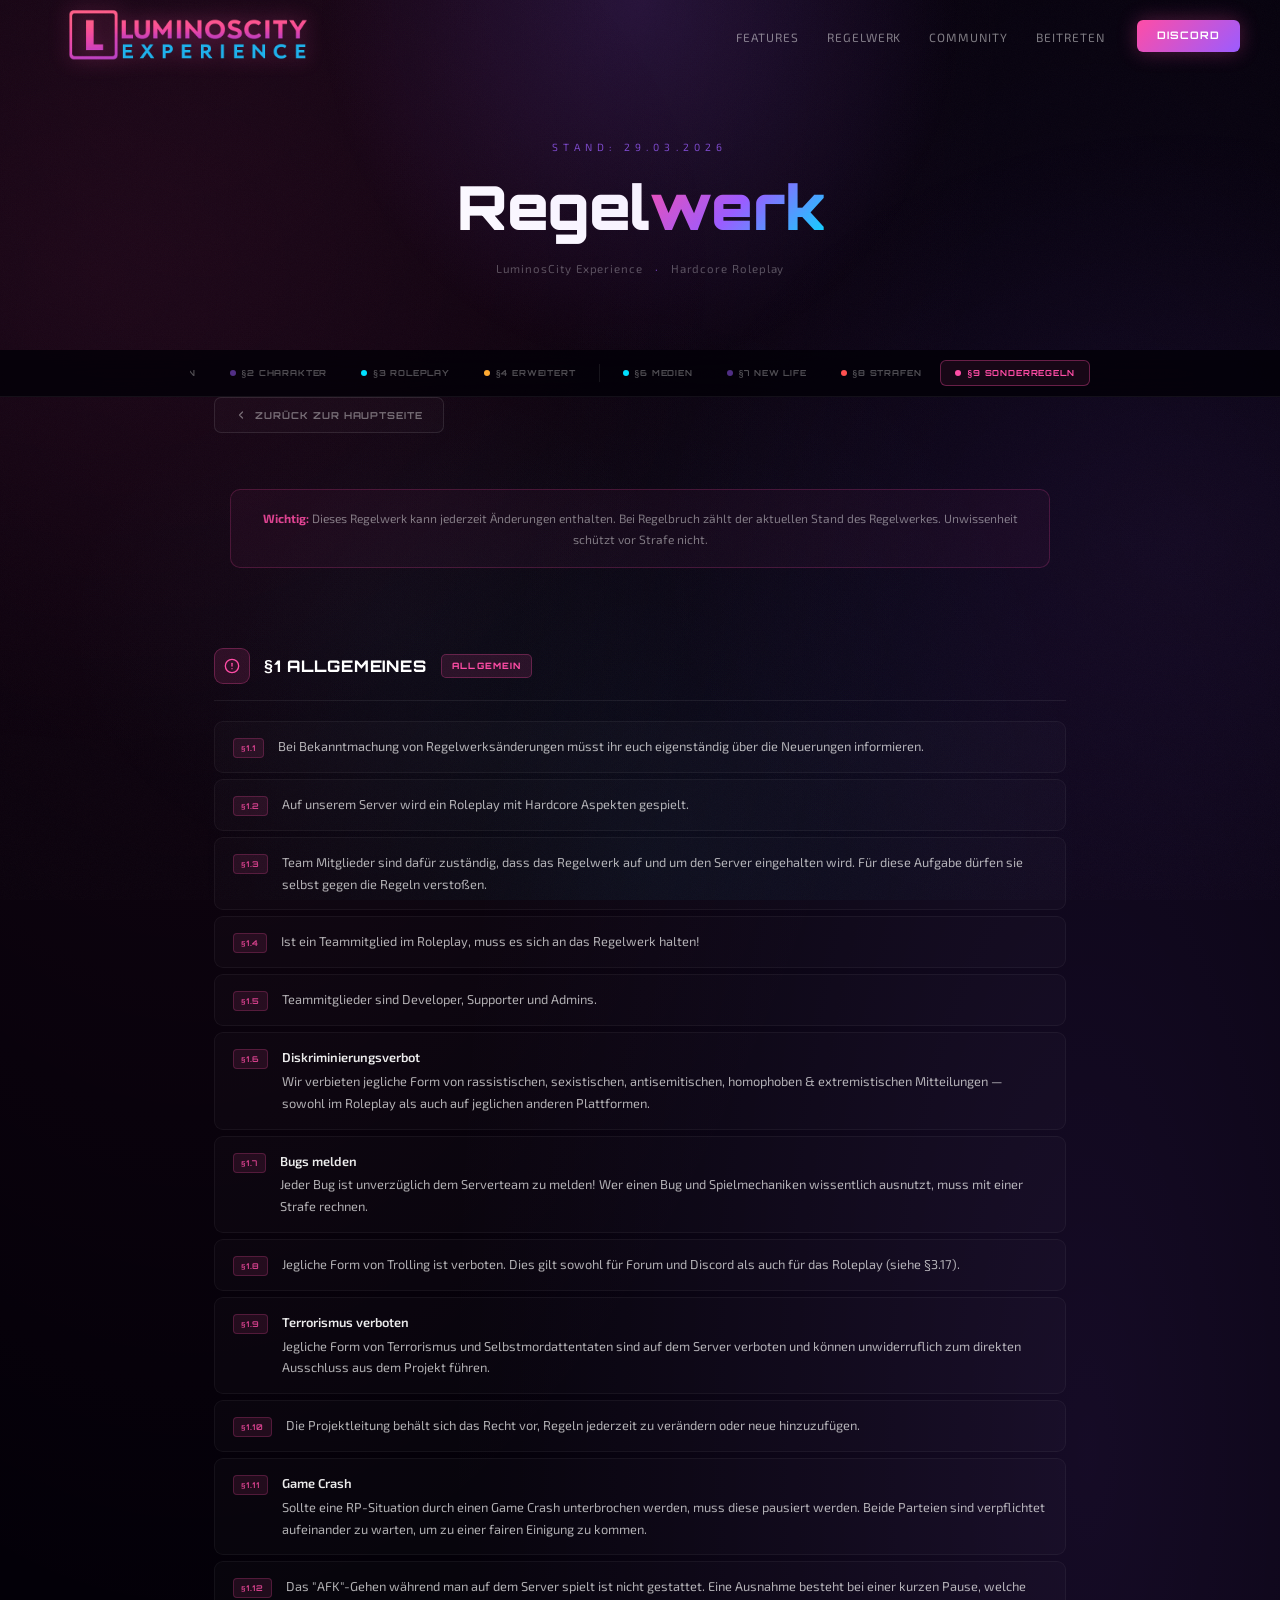
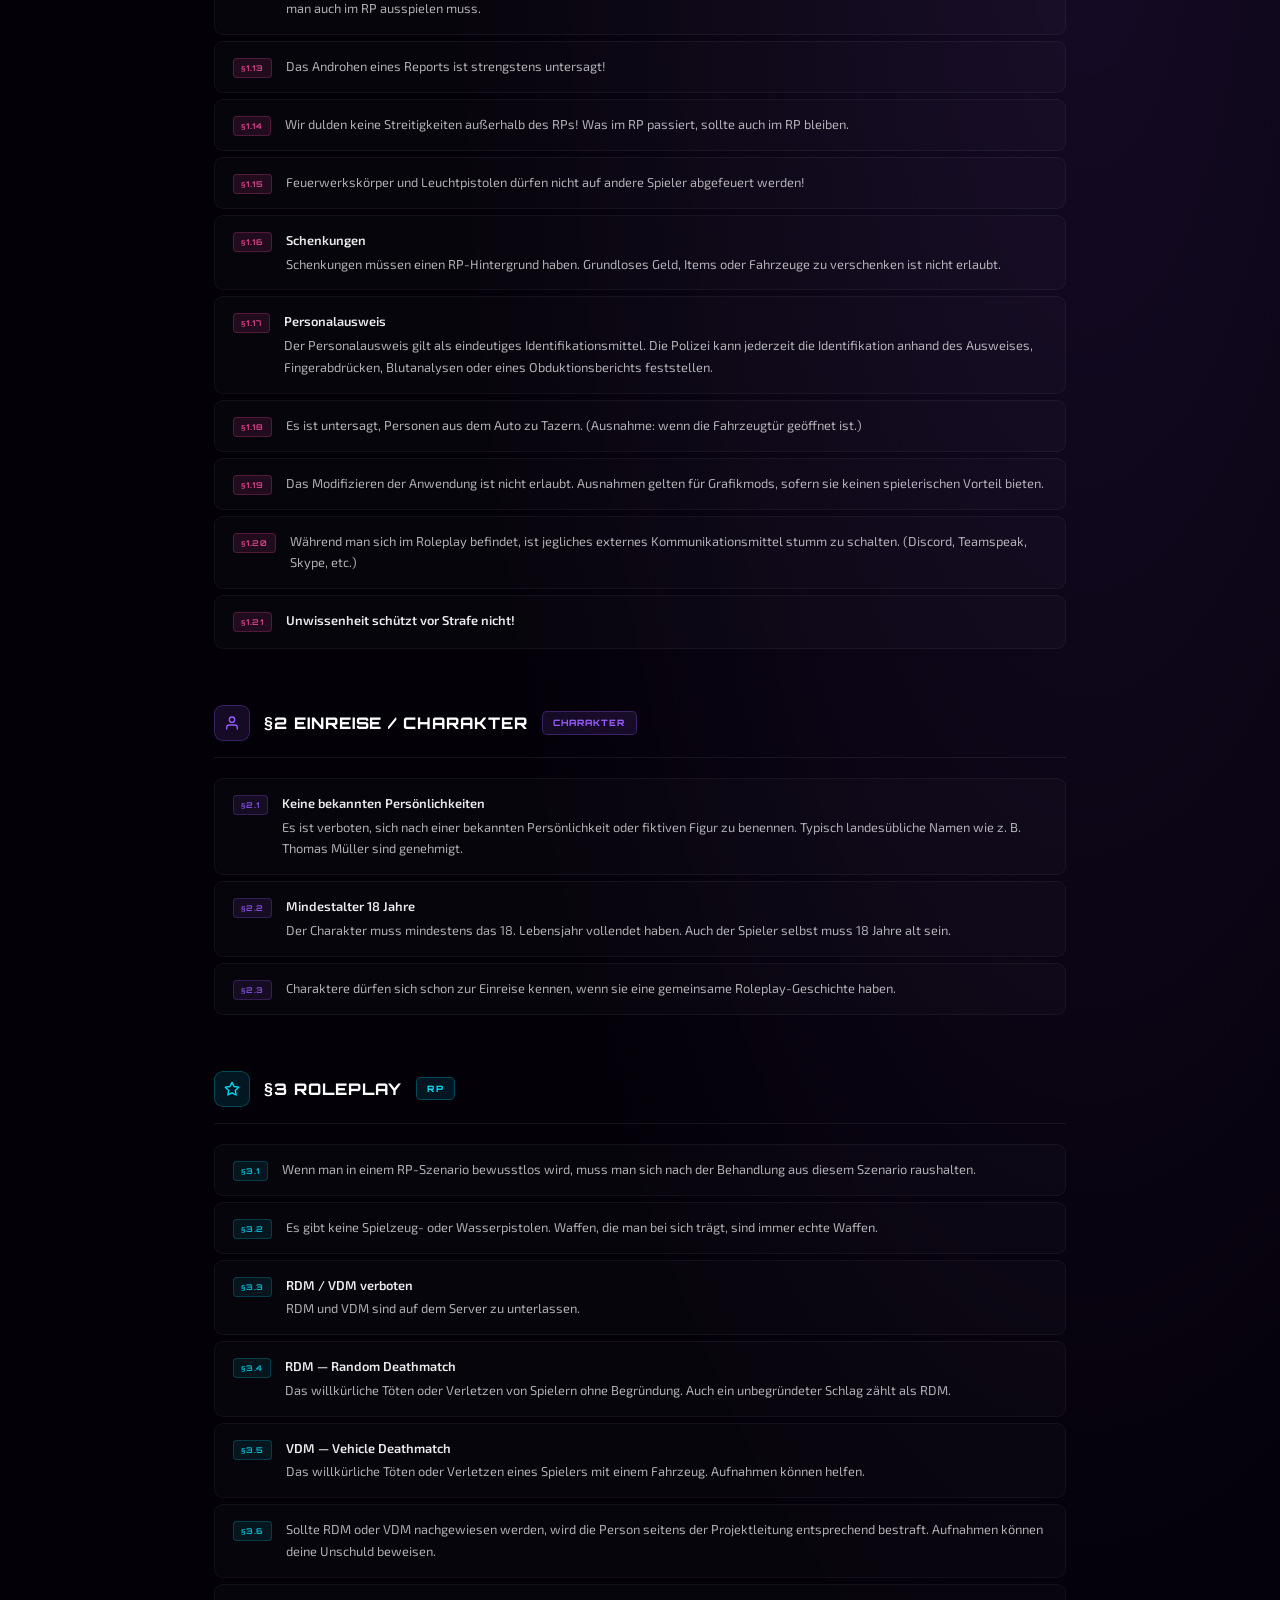
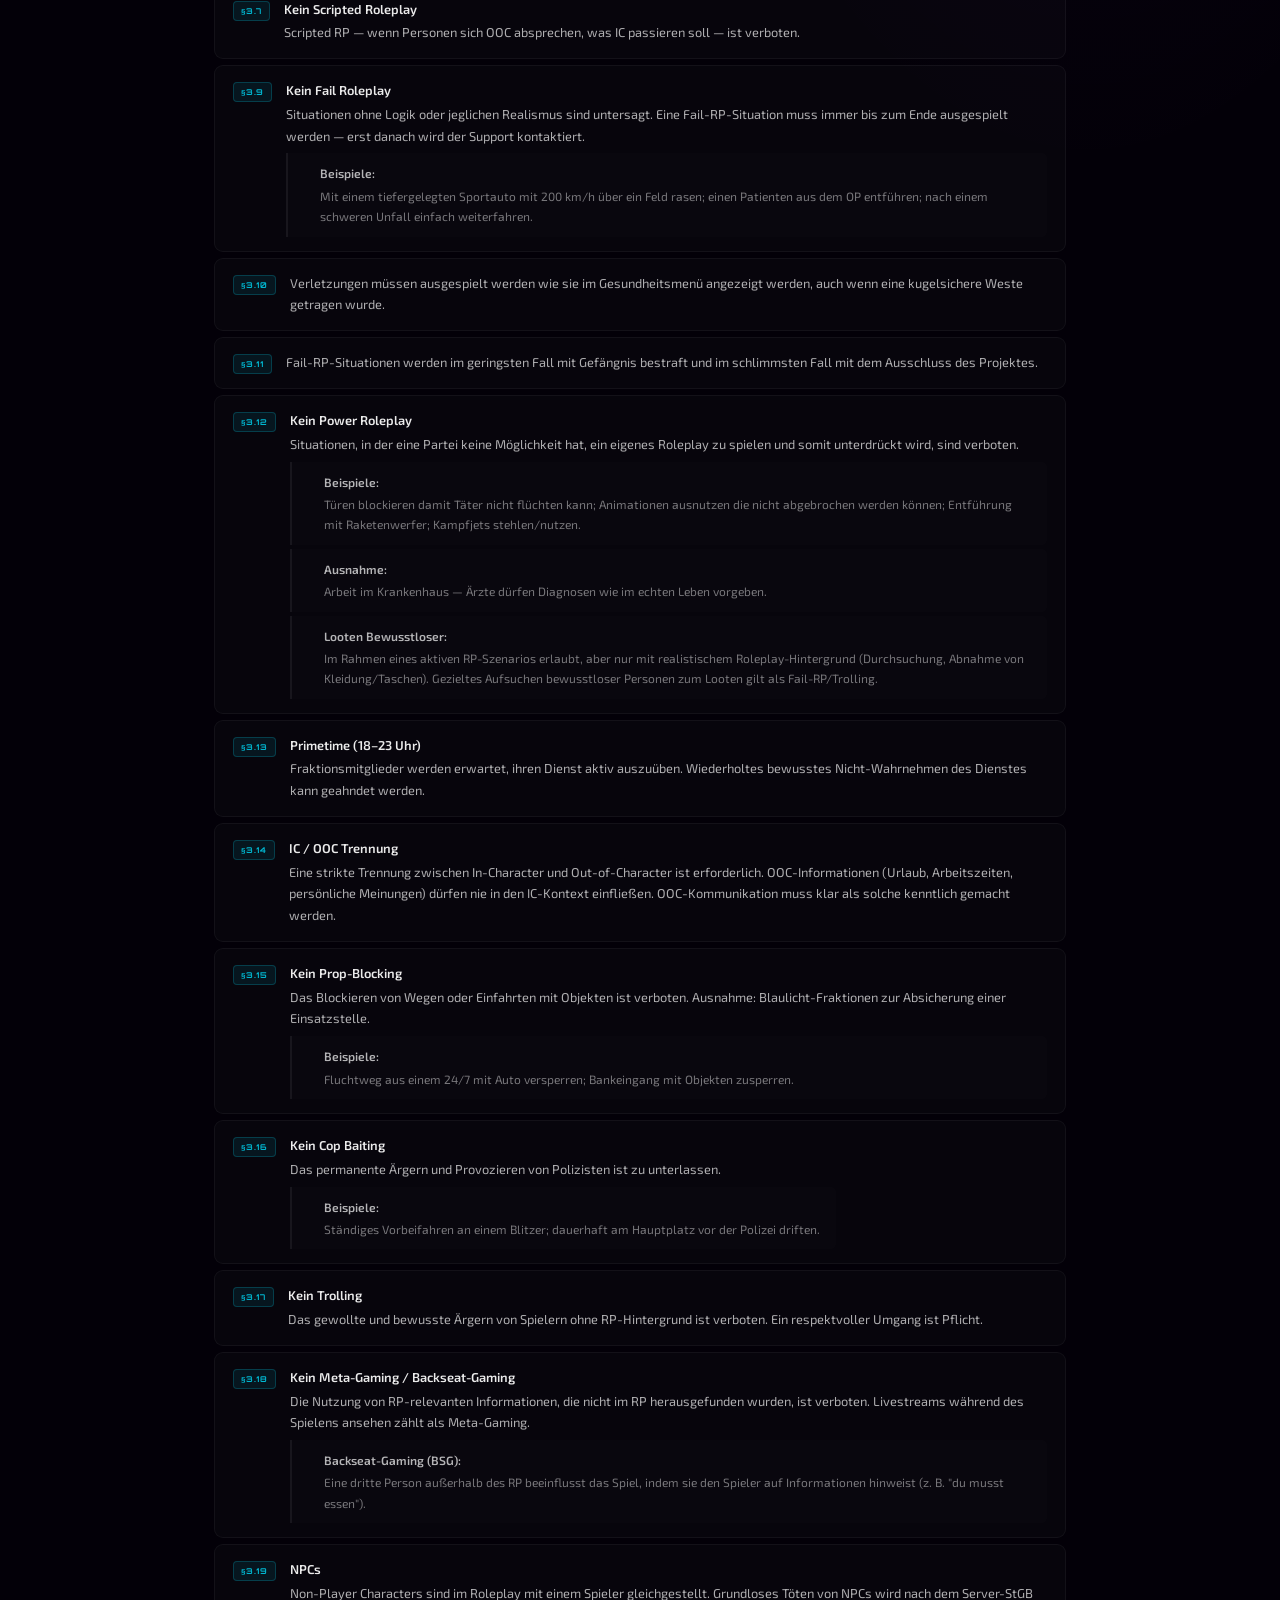
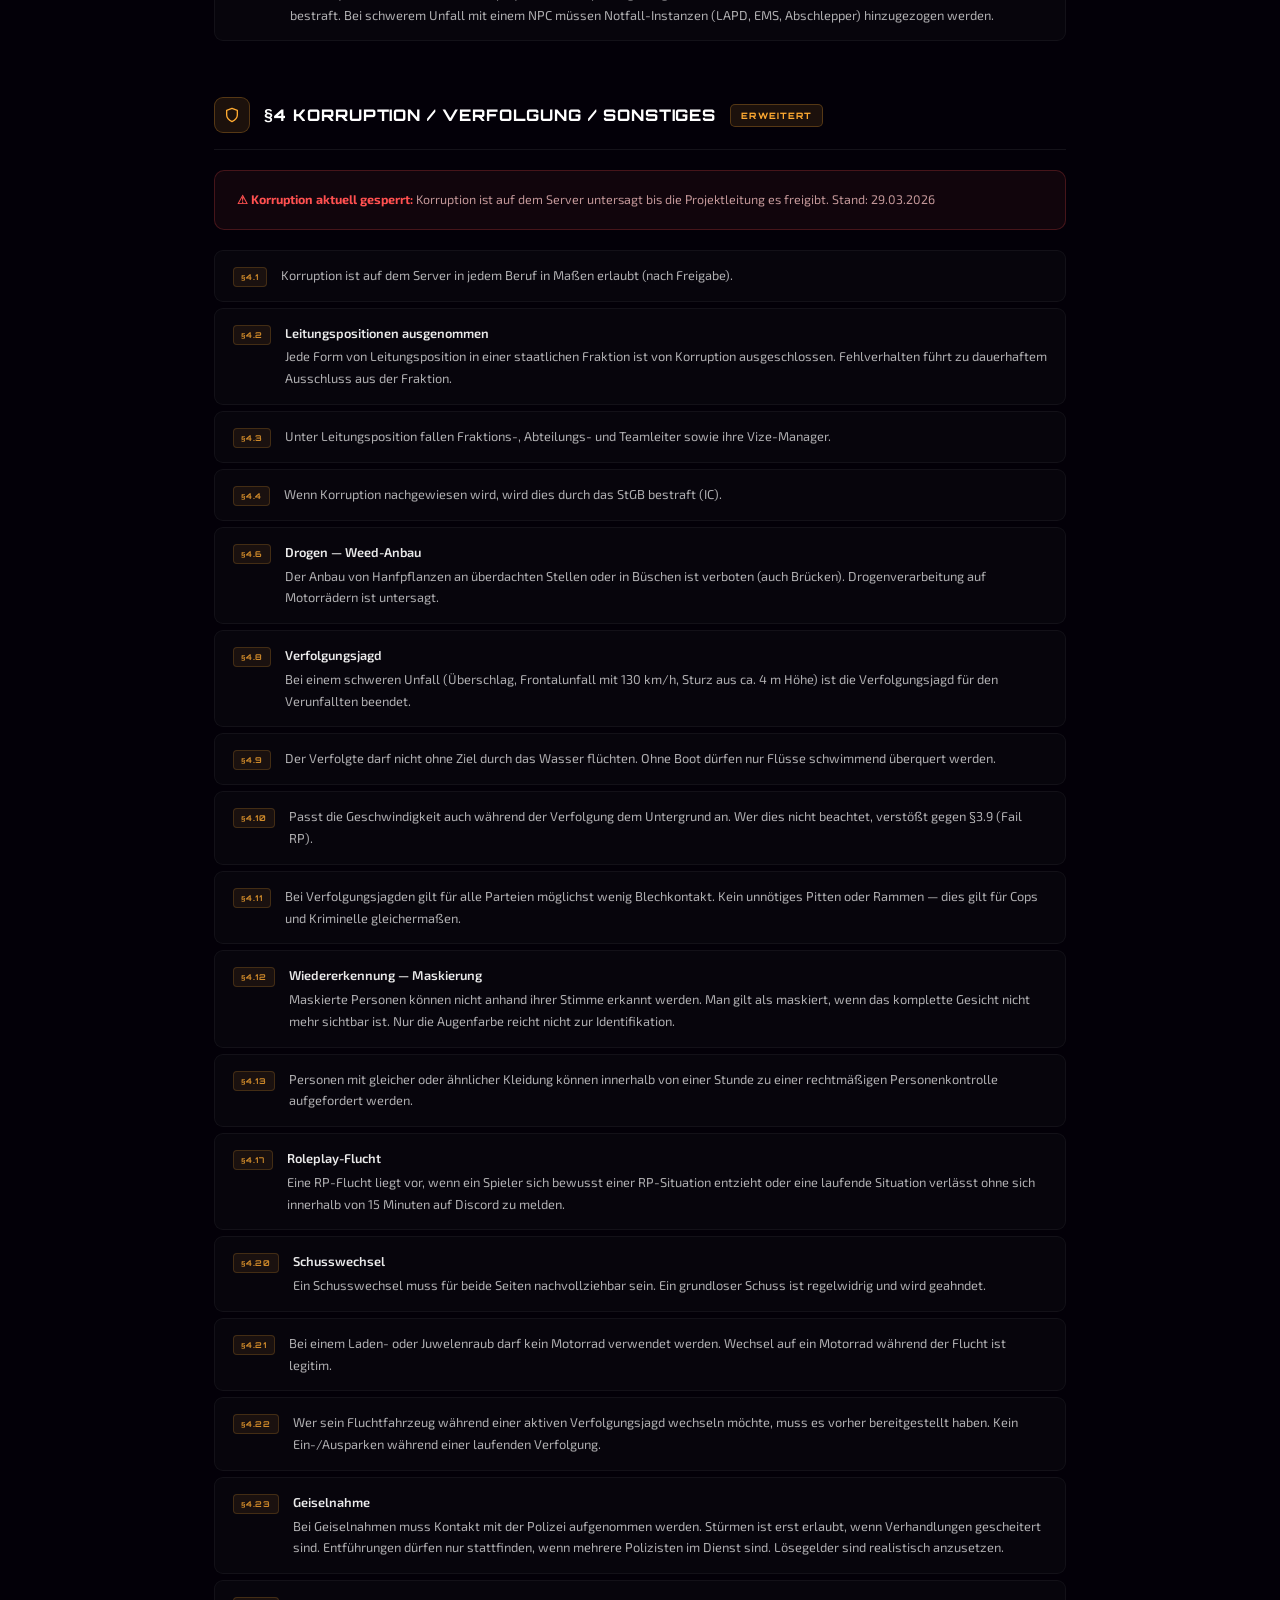
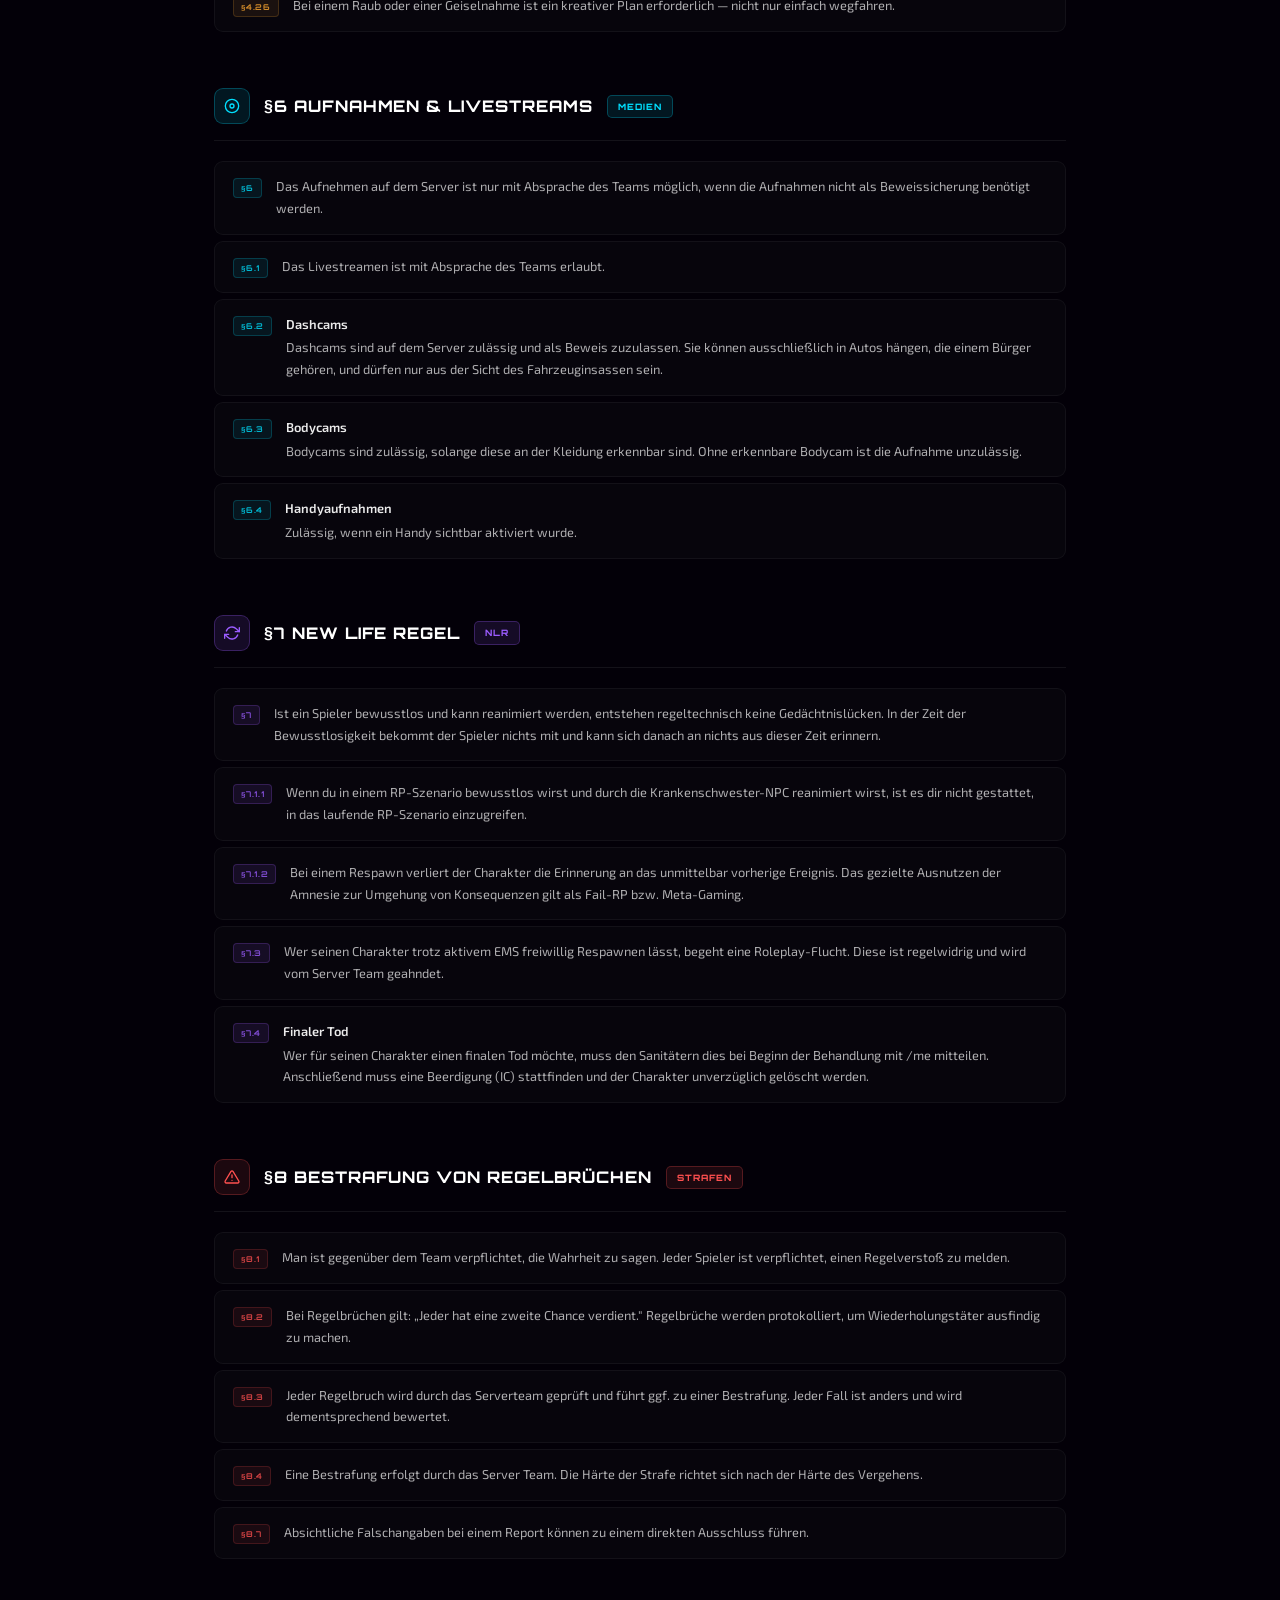
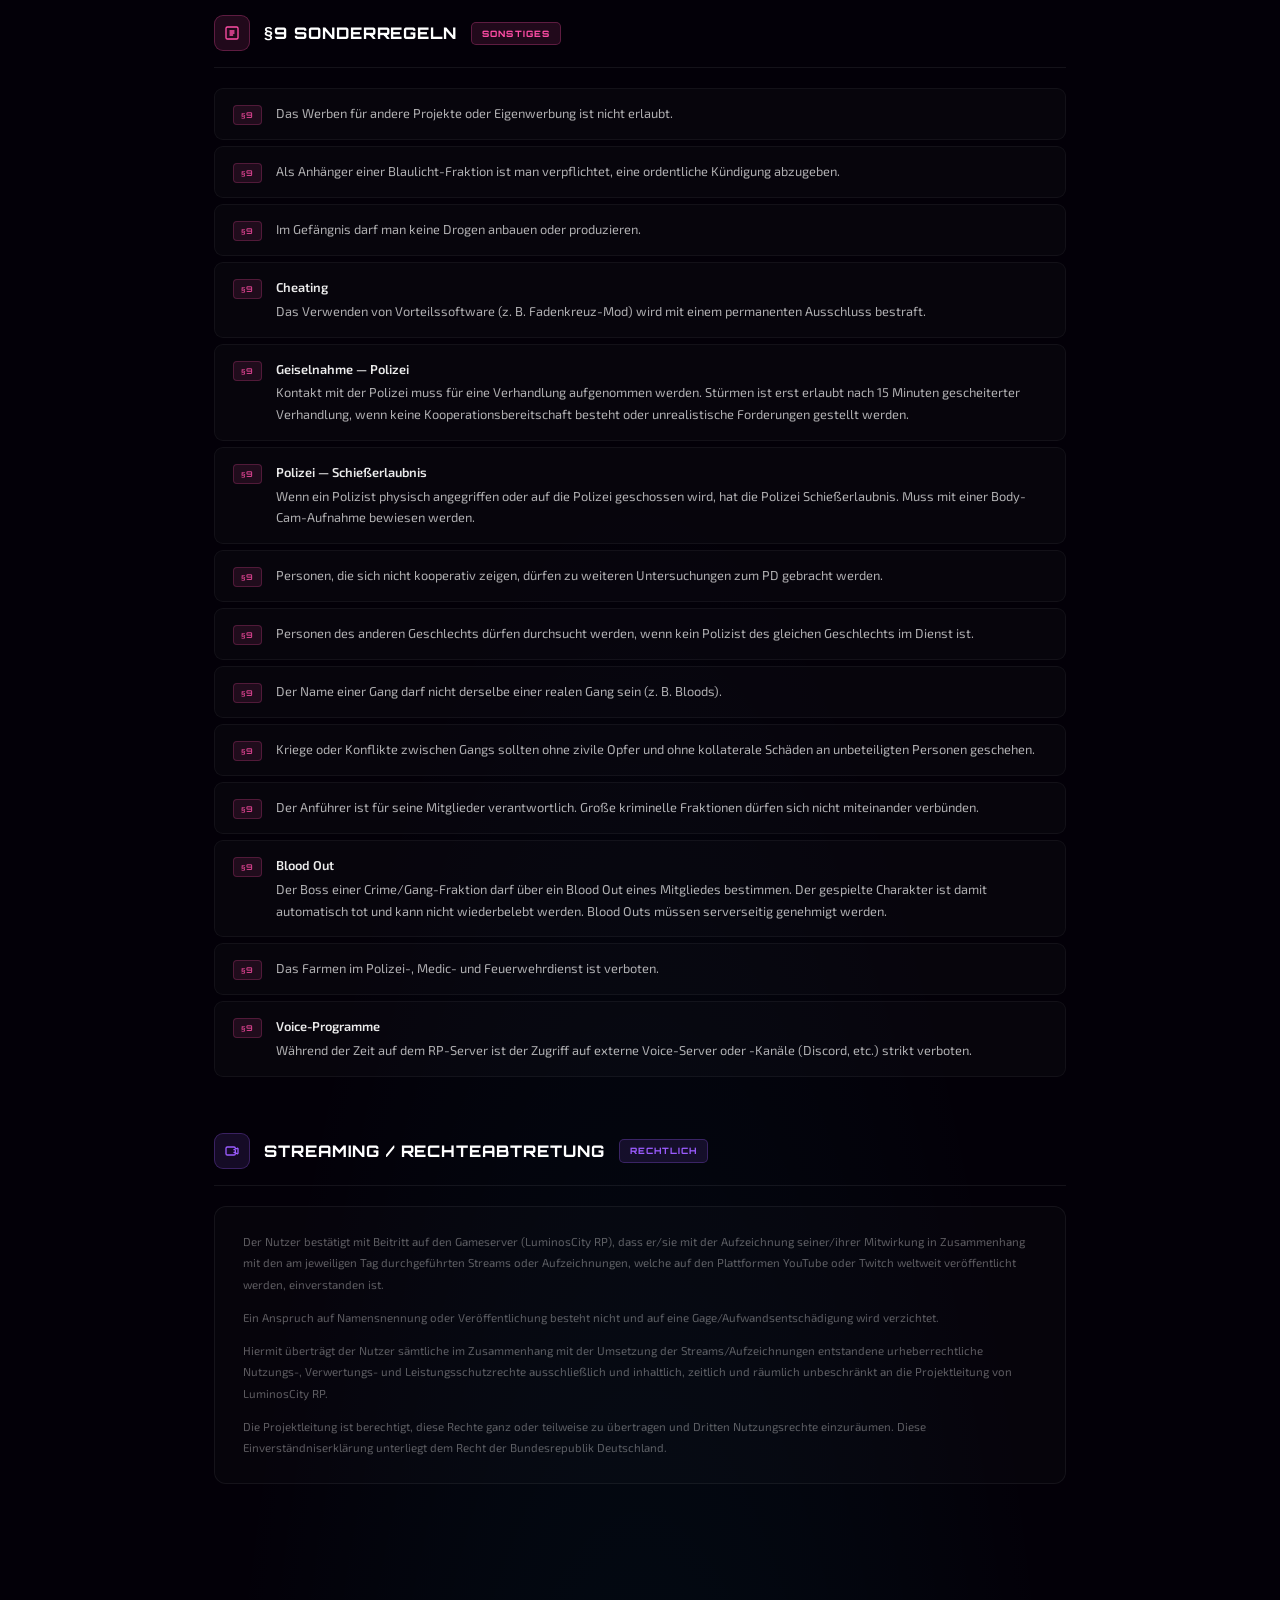
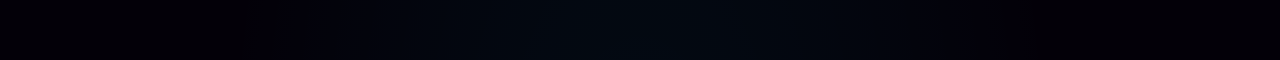
==== commit 20d2c1c6: "Update print statement from 'Hello' to 'Goodbye'" ====
--- a/regelwerk.html
+++ b/regelwerk.html
@@ -385,7 +385,7 @@
       <span class="rw-badge rw-badge-pink">Allgemein</span>
     </div>
     <div class="rw-rules">
-      <div class="rw-rule"><span class="rw-rule-num rw-num-pink">§1.1</span><div class="rw-rule-text">Bei Aktualisierung des Regelwerkes, müsst ihr euch über die Neuerungen informieren.</div></div>
+      <div class="rw-rule"><span class="rw-rule-num rw-num-pink">§1.1</span><div class="rw-rule-text">Bei Bekanntmachung von Regelwerksänderungen müsst ihr euch eigenständig über die Neuerungen informieren.</div></div>
       <div class="rw-rule"><span class="rw-rule-num rw-num-pink">§1.2</span><div class="rw-rule-text">Auf unserem Server wird ein Roleplay mit Hardcore Aspekten gespielt.</div></div>
       <div class="rw-rule"><span class="rw-rule-num rw-num-pink">§1.3</span><div class="rw-rule-text">Team Mitglieder sind dafür zuständig, dass das Regelwerk auf und um den Server eingehalten wird. Für diese Aufgabe dürfen sie selbst gegen die Regeln verstoßen.</div></div>
       <div class="rw-rule"><span class="rw-rule-num rw-num-pink">§1.4</span><div class="rw-rule-text">Ist ein Teammitglied im Roleplay, muss es sich an das Regelwerk halten!</div></div>
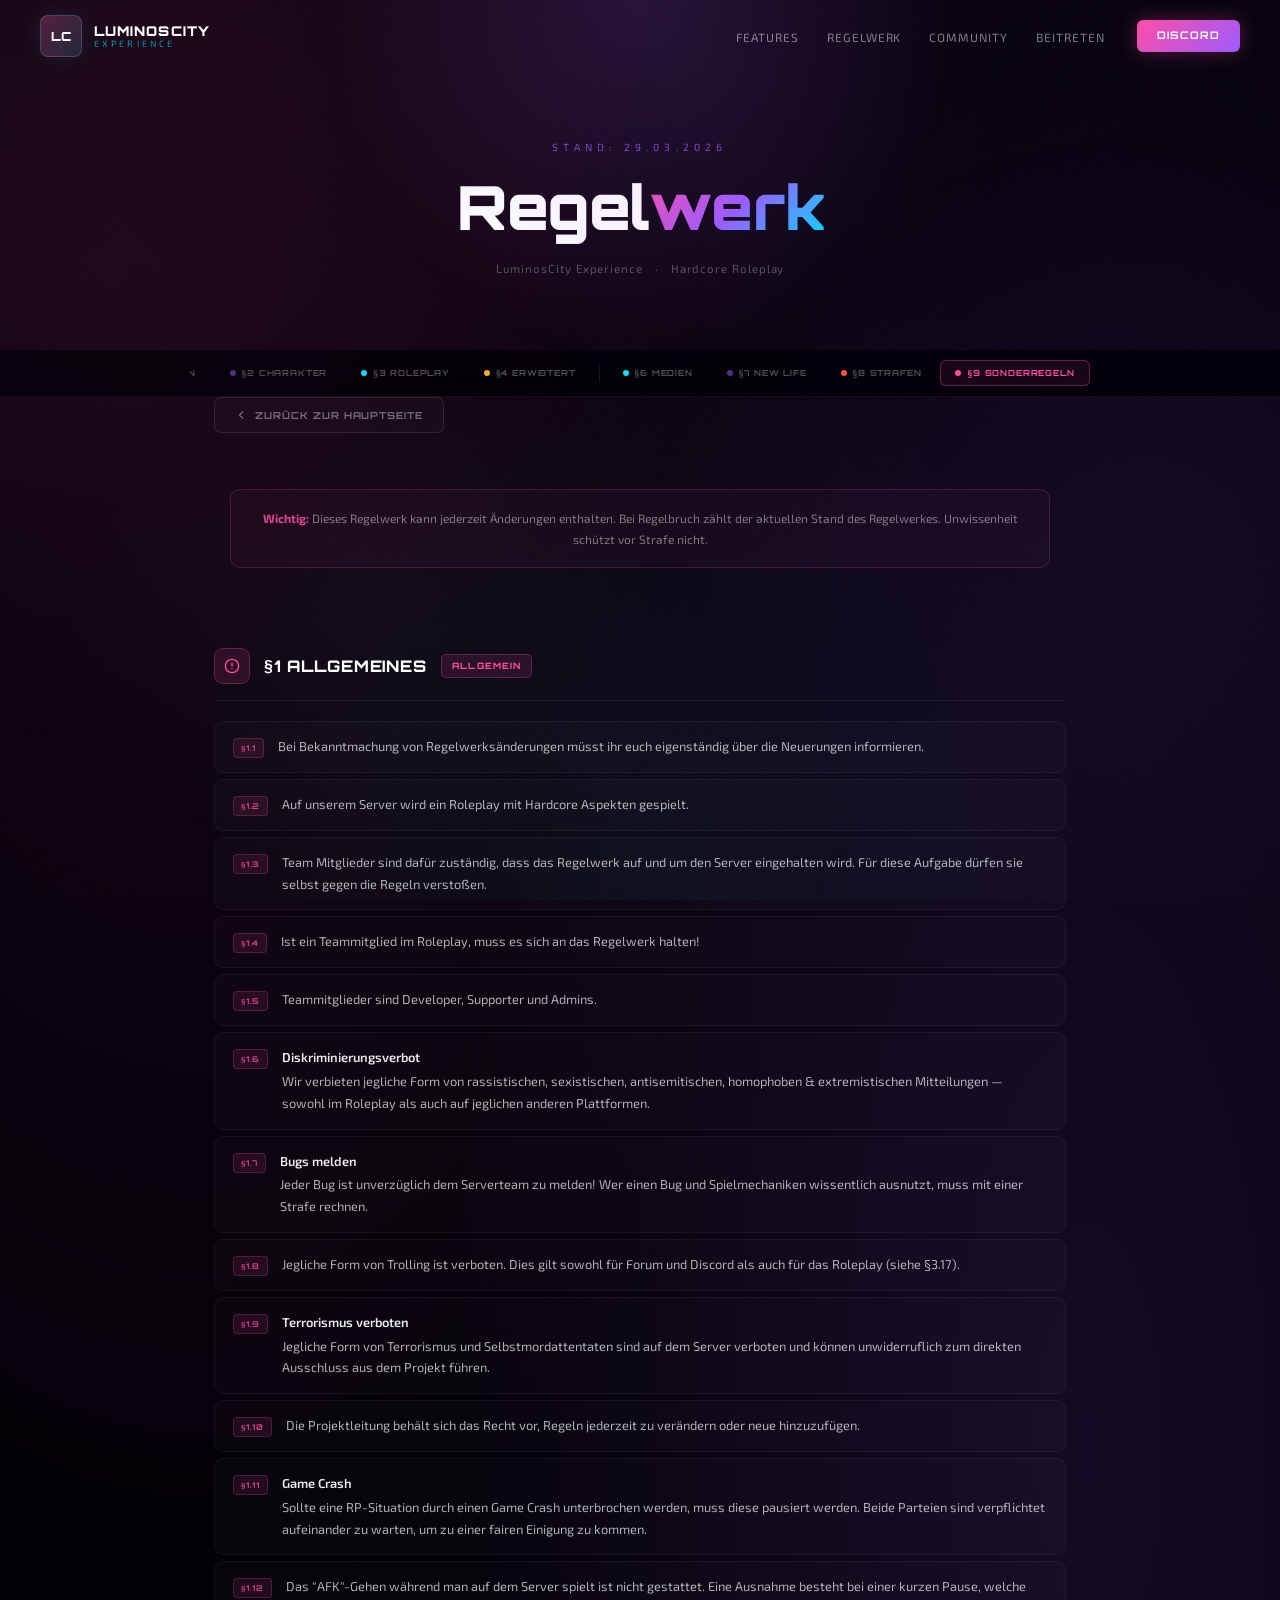
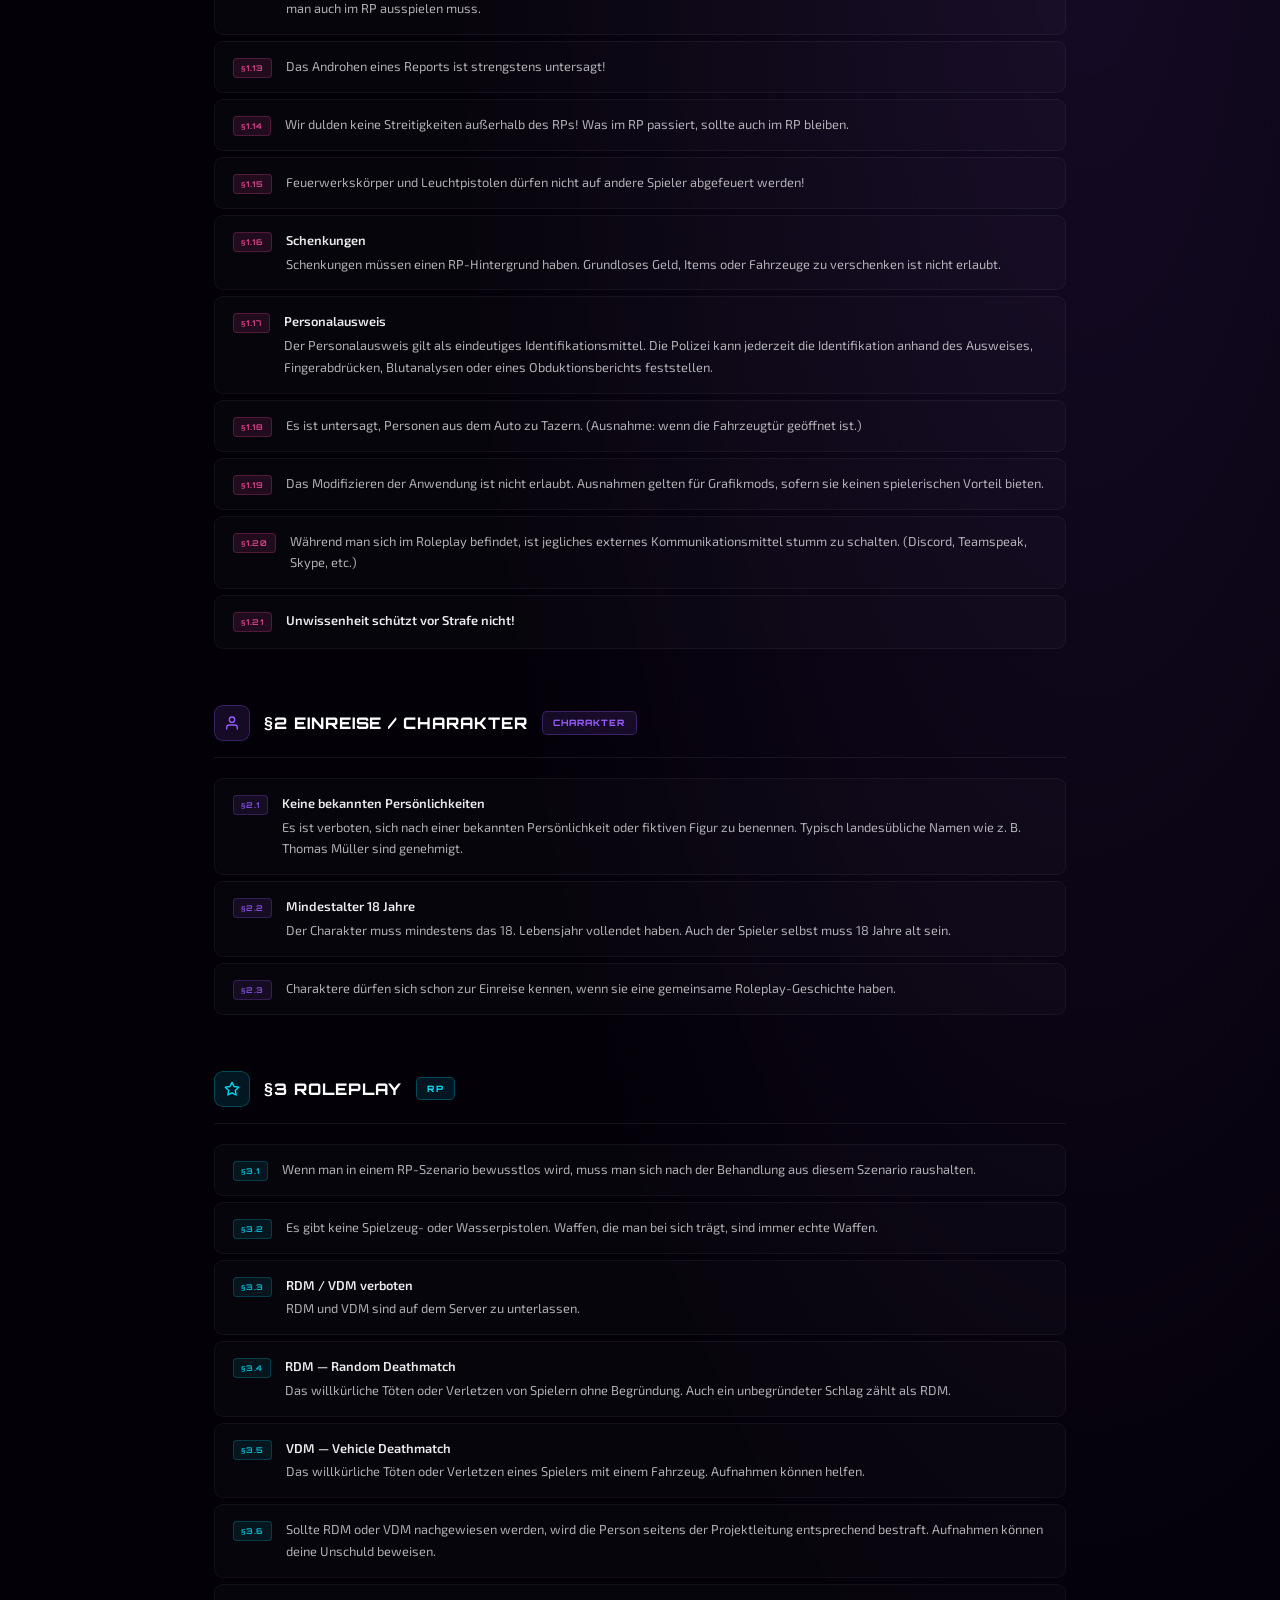
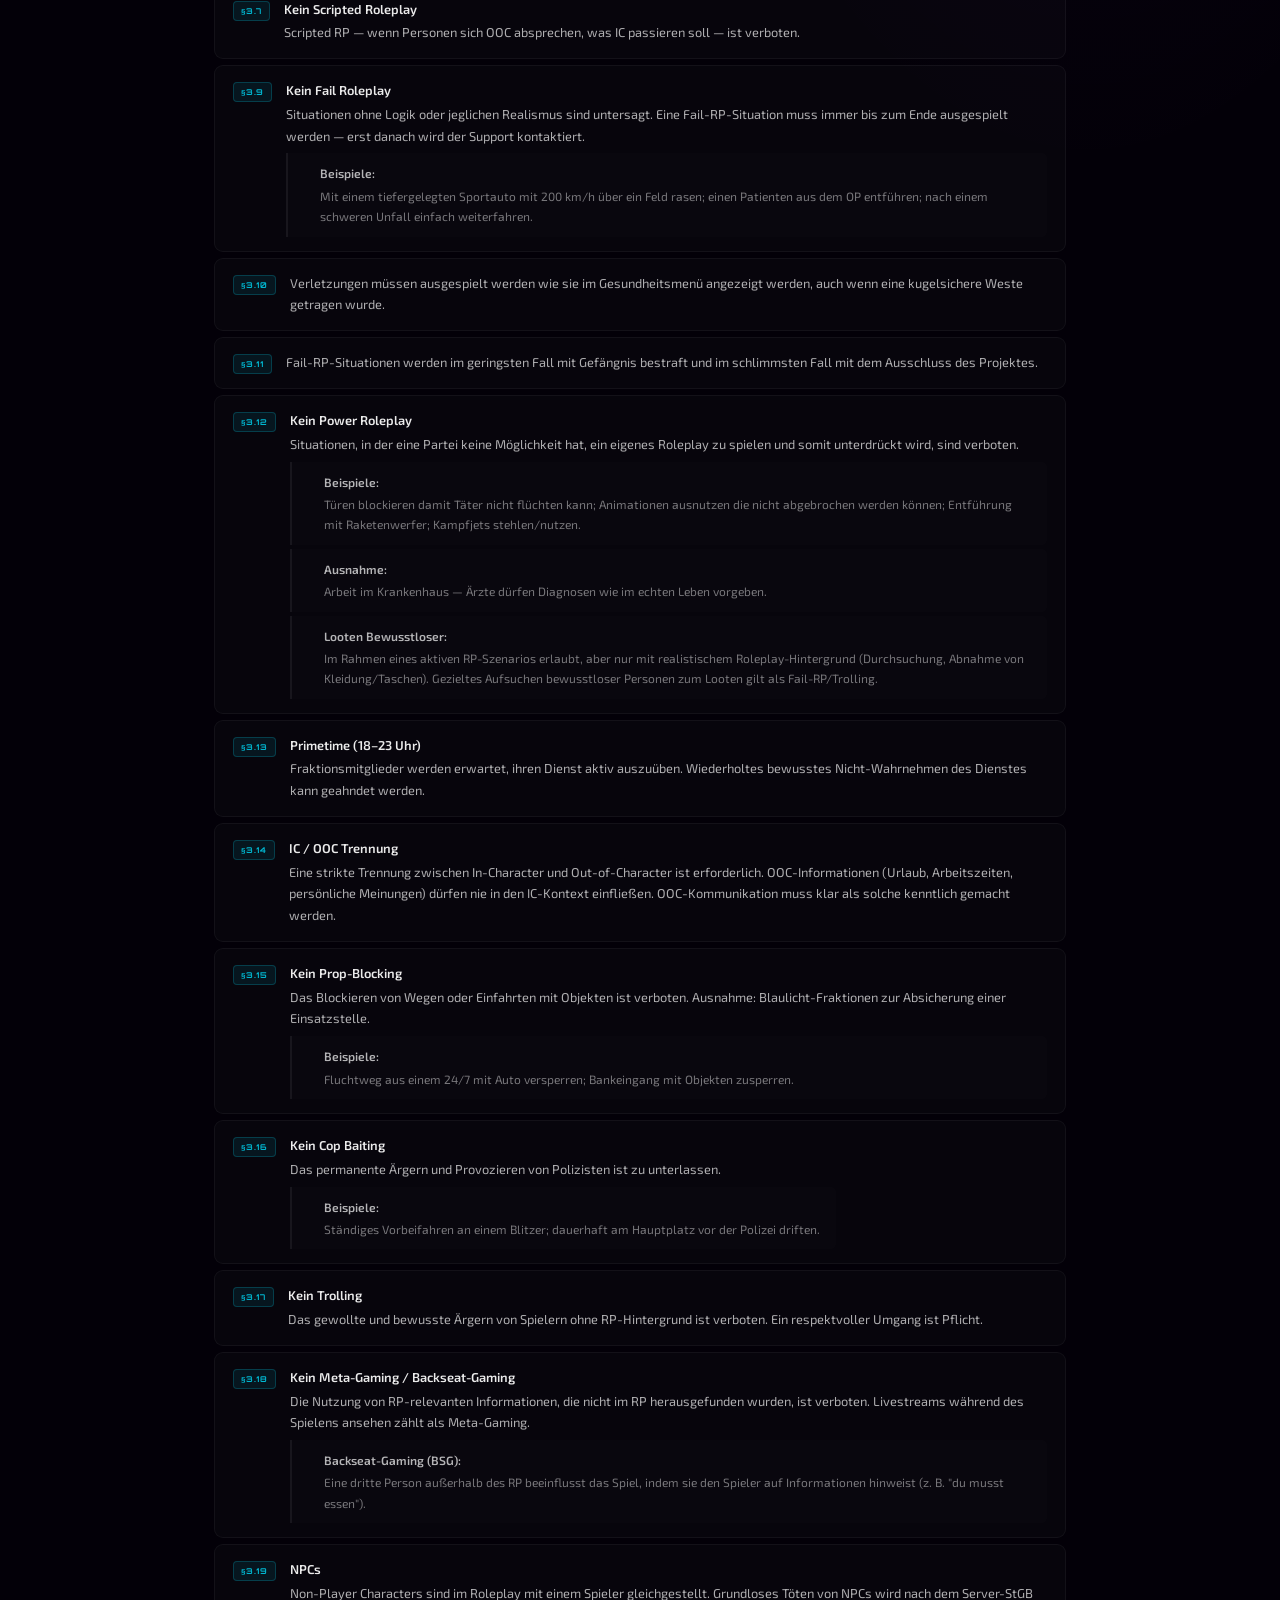
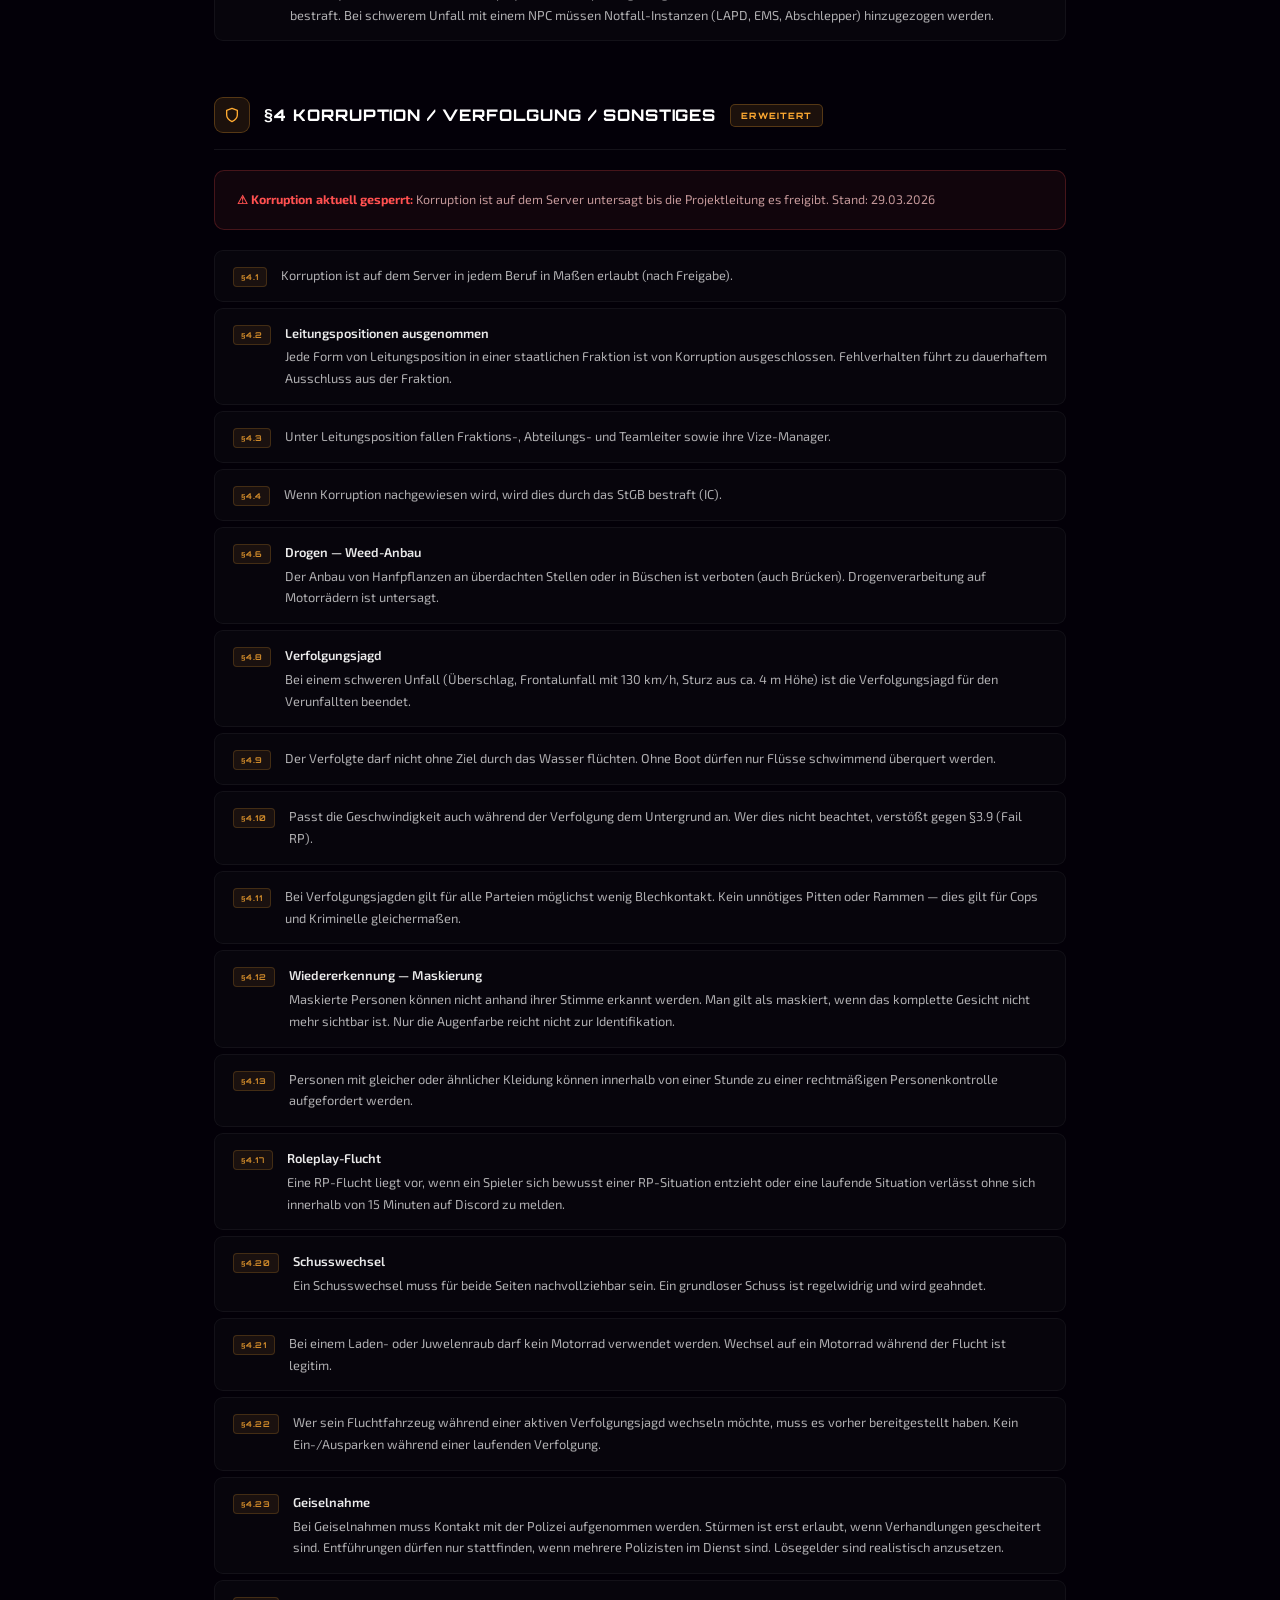
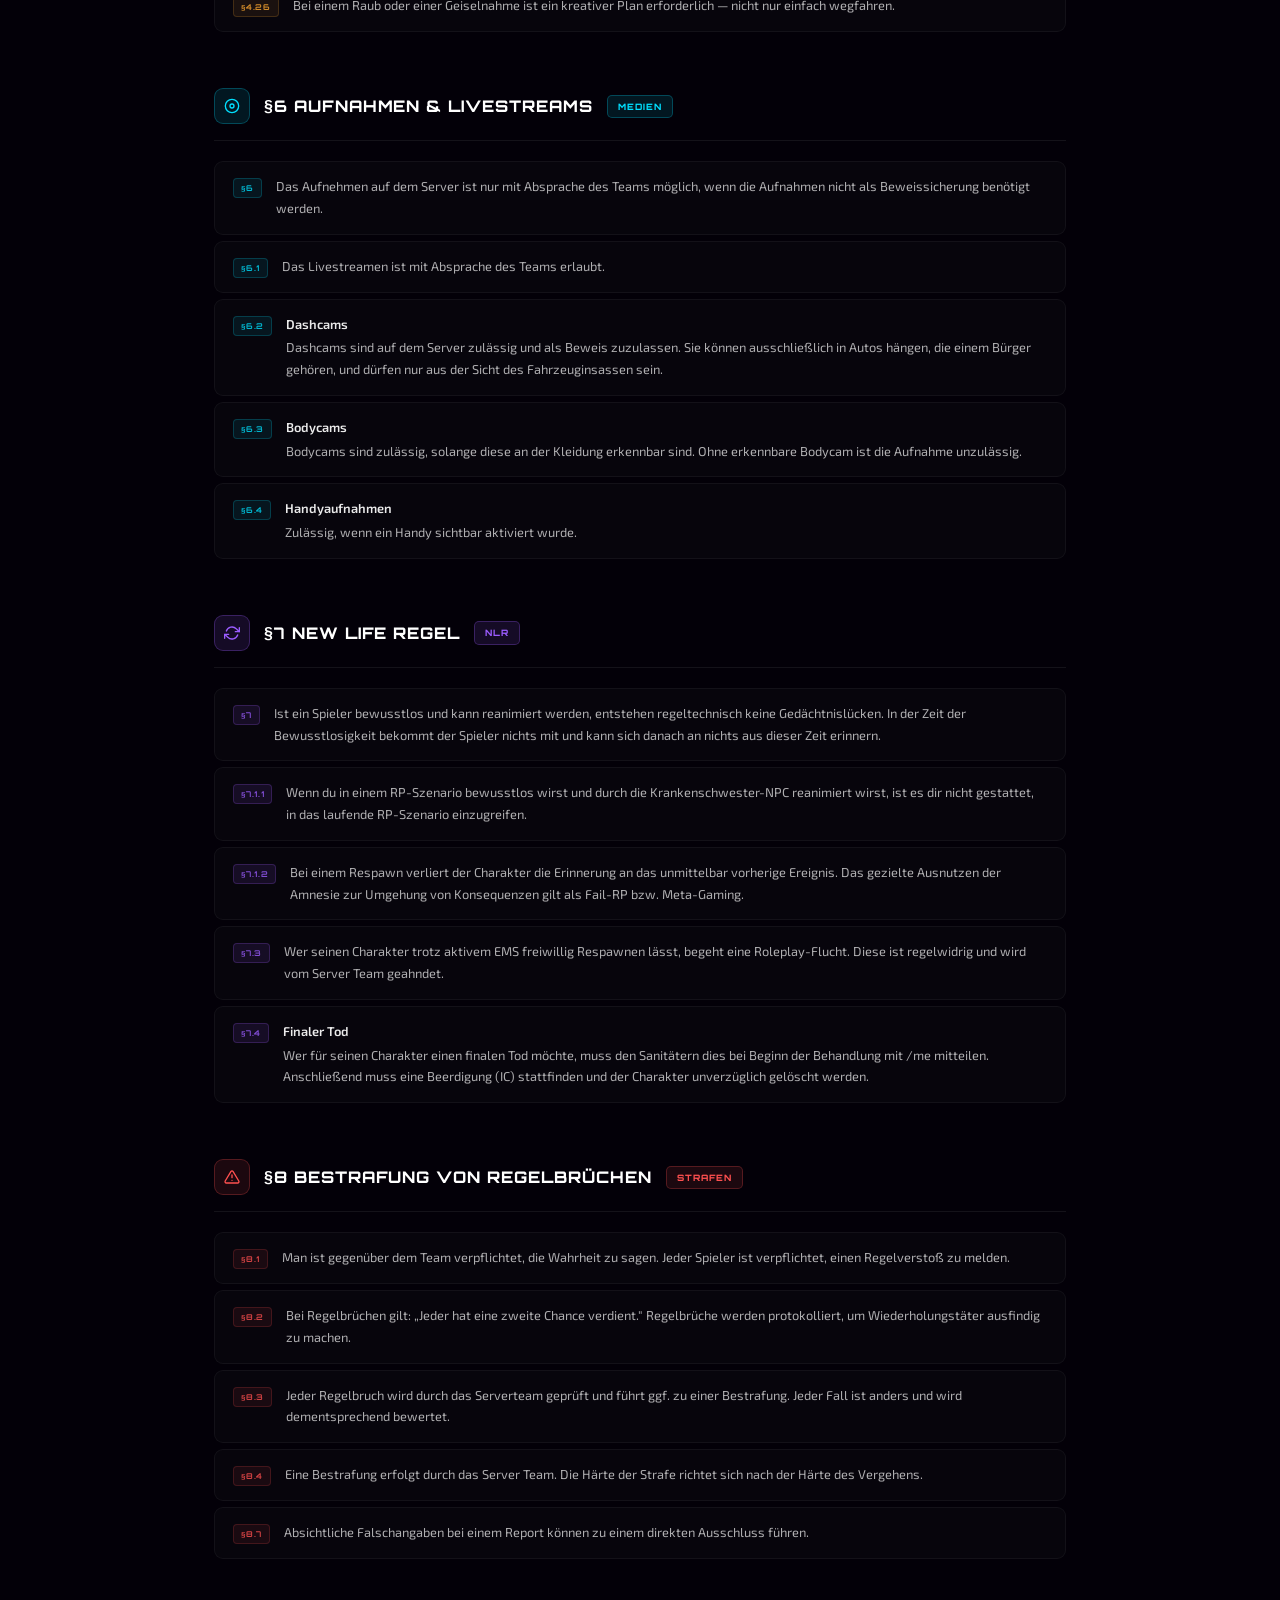
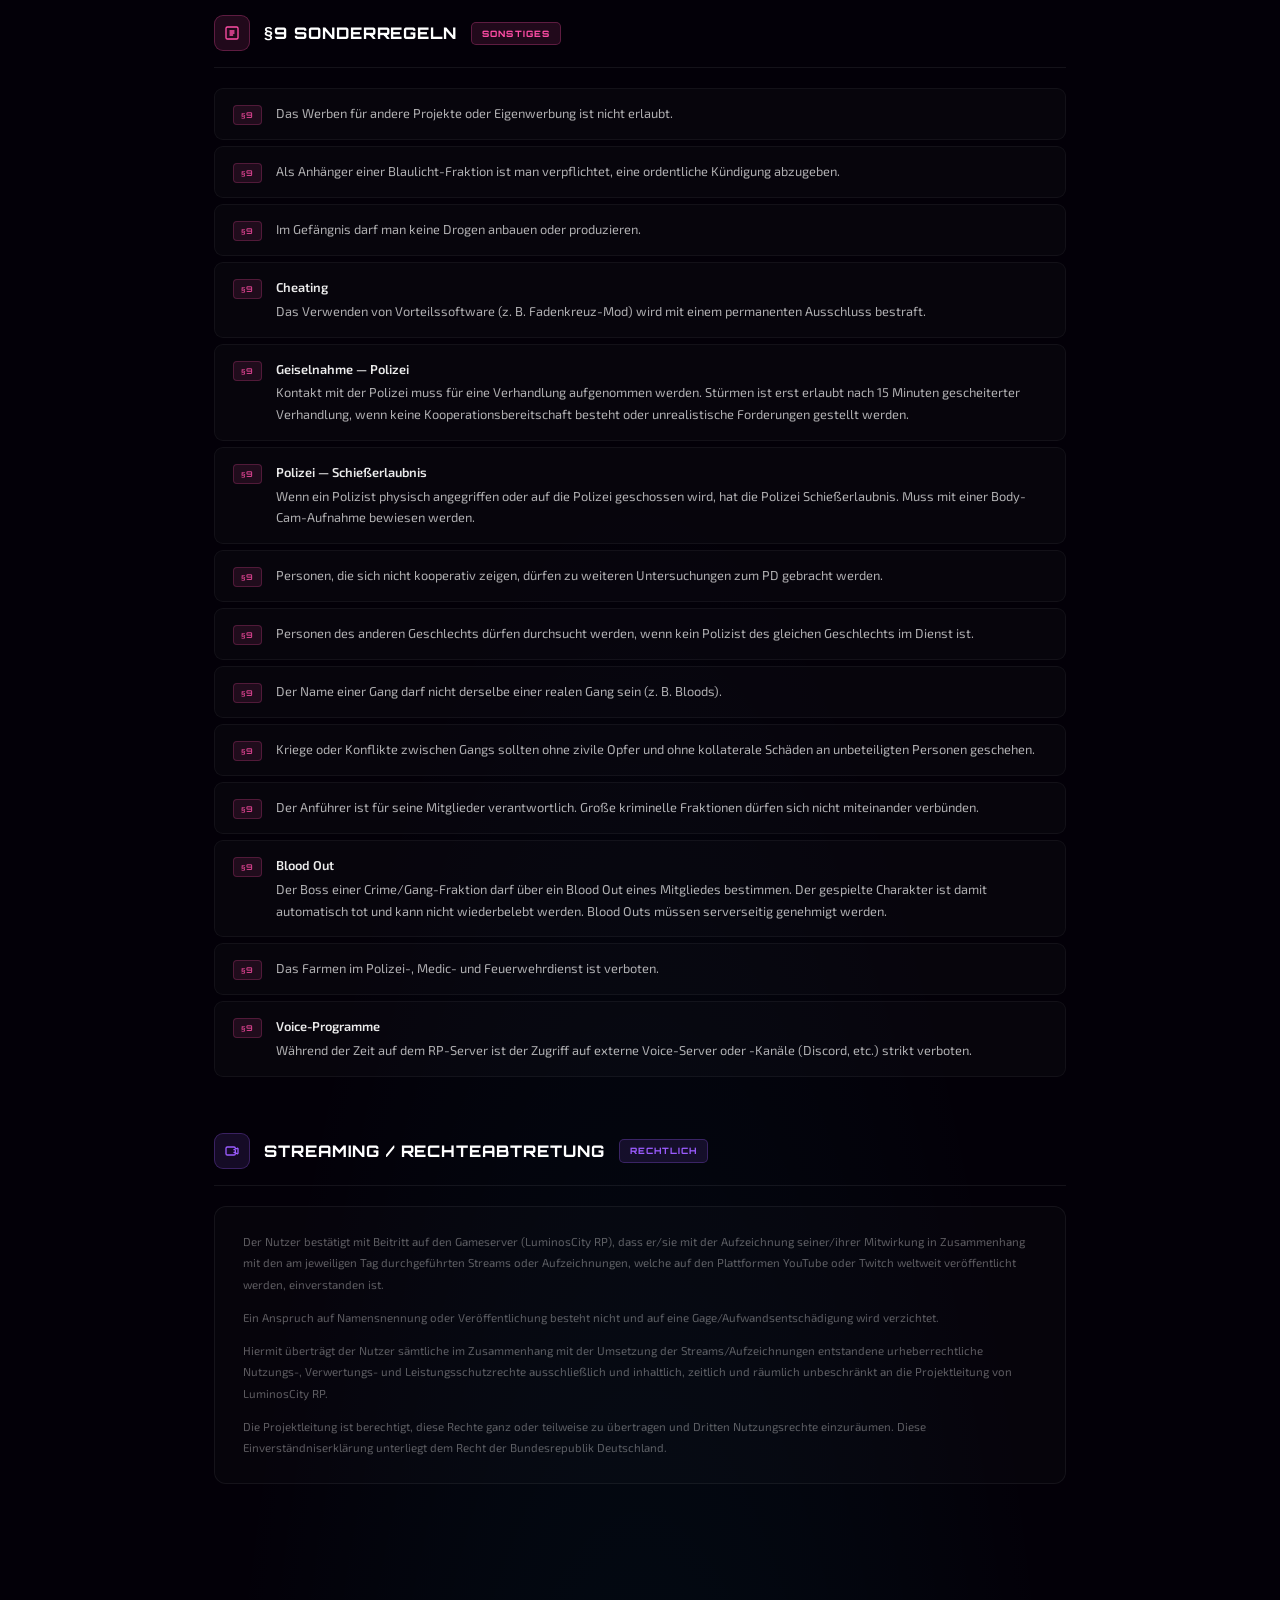
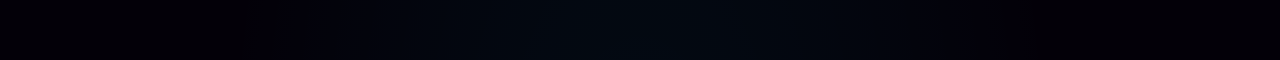
==== commit 3de7751c: "Favicon aktualisiert und HTML-Fehler im Hero-Status behoben; Navbar und Community-CTA auf textbasier" ====
--- a/regelwerk.html
+++ b/regelwerk.html
@@ -8,6 +8,7 @@
   <link rel="preconnect" href="https://fonts.gstatic.com" crossorigin />
   <link href="https://fonts.googleapis.com/css2?family=Orbitron:wght@400;700;800;900&family=Exo+2:wght@300;400;500;600;700&display=swap" rel="stylesheet" />
   <link rel="stylesheet" href="style.css" />
+  <link rel="icon" type="image/svg+xml" href="favicon.svg" />
   <style>
     /* ── Regelwerk Page Styles ──────────────────────────── */
     .rw-hero {
@@ -314,10 +315,14 @@
 
 <!-- ═══════════════════════════════════════════ NAVBAR ═══ -->
 <nav id="navbar">
-  <div class="nav-inner">
-    <a href="index.html" class="nav-logo">
-      <img src="bannerlumi.png" alt="LuminosCity Experience" class="nav-logo-img" />
-    </a>
+  <div class="nav-inner">
+    <a href="index.html" class="nav-logo">
+      <span class="brand-mark" aria-hidden="true">LC</span>
+      <span class="brand-copy">
+        <span class="brand-name">LuminosCity</span>
+        <span class="brand-sub">Experience</span>
+      </span>
+    </a>
     <ul class="nav-links">
       <li><a href="index.html#features">Features</a></li>
       <li><a href="index.html#regelwerk">Regelwerk</a></li>
--- a/style.css
+++ b/style.css
@@ -3,13 +3,16 @@
    ═══════════════════════════════════════════════════════ */
 
 :root {
-  --pink:    #ff4da6;
-  --purple:  #9b5cff;
-  --cyan:    #00e0ff;
-  --blue:    #4cc9f0;
-  --bg:      #030008;
-  --surface: #0d0015;
-  --border:  rgba(255,255,255,0.07);
+  --pink:    #ff4da6;
+  --purple:  #9b5cff;
+  --cyan:    #00e0ff;
+  --blue:    #4cc9f0;
+  --amber:   #ffb84d;
+  --green:   #54f2a4;
+  --bg:      #030008;
+  --surface: #0d0015;
+  --surface-2: #111827;
+  --border:  rgba(255,255,255,0.07);
   --text:    rgba(255,255,255,0.85);
   --muted:   rgba(255,255,255,0.38);
   --f-title: 'Orbitron', sans-serif;
@@ -194,12 +197,12 @@
   transition: background 0.35s, backdrop-filter 0.35s, border-color 0.35s;
   border-bottom: 1px solid transparent;
 }
-#navbar.scrolled {
-  background: rgba(3,0,8,0.88);
-  backdrop-filter: blur(20px);
-  -webkit-backdrop-filter: blur(20px);
-  border-bottom-color: rgba(255,255,255,0.06);
-}
+#navbar.scrolled {
+  background: rgba(3,6,18,0.92);
+  backdrop-filter: blur(16px);
+  -webkit-backdrop-filter: blur(16px);
+  border-bottom-color: rgba(255,255,255,0.06);
+}
 .nav-inner {
   max-width: 1200px;
   margin: 0 auto;
@@ -208,19 +211,52 @@
   height: 72px;
   gap: 32px;
 }
-.nav-logo {
-  display: flex;
-  align-items: center;
-  gap: 10px;
-  flex-shrink: 0;
-}
-.nav-logo-img {
-  height: 200px;
-  width: auto;
-  display: block;
-  border-radius: 6px;
-  filter: drop-shadow(0 0 10px rgba(255,77,166,0.45));
-}
+.nav-logo {
+  display: flex;
+  align-items: center;
+  gap: 12px;
+  flex-shrink: 0;
+}
+.brand-mark,
+.logo-badge {
+  width: 42px;
+  height: 42px;
+  display: inline-flex;
+  align-items: center;
+  justify-content: center;
+  border-radius: 8px;
+  font-family: var(--f-title);
+  font-size: 0.78rem;
+  font-weight: 900;
+  letter-spacing: 0.04em;
+  color: #fff;
+  background:
+    linear-gradient(135deg, rgba(255,77,166,0.25), rgba(0,224,255,0.12)),
+    rgba(255,255,255,0.03);
+  border: 1px solid rgba(255,255,255,0.14);
+  box-shadow: 0 0 24px rgba(0,224,255,0.12);
+}
+.brand-copy {
+  display: flex;
+  flex-direction: column;
+  gap: 1px;
+  line-height: 1;
+}
+.brand-name,
+.logo-text {
+  font-family: var(--f-title);
+  font-size: 0.84rem;
+  font-weight: 900;
+  letter-spacing: 0.08em;
+  text-transform: uppercase;
+  color: #fff;
+}
+.brand-sub {
+  font-size: 0.57rem;
+  letter-spacing: 0.34em;
+  text-transform: uppercase;
+  color: rgba(0,224,255,0.65);
+}
 .nav-links {
   display: flex;
   gap: 28px;
@@ -297,64 +333,134 @@
 }
 
 /* ═══════════════════════════════════════════  HERO  ═══ */
-#hero {
-  position: relative;
-  min-height: 100vh;
-  display: flex;
-  align-items: center;
-  justify-content: center;
-  overflow: hidden;
-  background:
-    radial-gradient(ellipse at 18% 50%,  rgba(255,77,166,0.18)  0%, transparent 50%),
-    radial-gradient(ellipse at 82% 30%,  rgba(155,92,255,0.20)  0%, transparent 50%),
-    radial-gradient(ellipse at 50% 100%, rgba(255,90,40,0.22)   0%, transparent 38%),
-    linear-gradient(to bottom, #030008 0%, #080010 28%, #0e001a 58%, #130018 78%, #0e000e 100%);
-}
-.hero-bg {
-  position: absolute;
-  inset: 0;
-  pointer-events: none;
-}
-.hero-glow-left {
-  position: absolute;
-  left: -10%; top: 20%;
-  width: 600px; height: 600px;
-  background: radial-gradient(circle, rgba(255,77,166,0.1) 0%, transparent 70%);
-}
-.hero-glow-right {
-  position: absolute;
-  right: -10%; top: 5%;
-  width: 600px; height: 600px;
-  background: radial-gradient(circle, rgba(155,92,255,0.1) 0%, transparent 70%);
-}
-.hero-grid {
-  position: absolute;
-  bottom: 0; left: 0; right: 0;
-  height: 52%;
-  background-image:
-    linear-gradient(rgba(255,77,166,0.07) 1px, transparent 1px),
-    linear-gradient(90deg, rgba(255,77,166,0.07) 1px, transparent 1px);
-  background-size: 60px 60px;
-  transform: perspective(600px) rotateX(62deg);
-  transform-origin: bottom center;
-  mask-image: linear-gradient(to top, rgba(0,0,0,0.5) 0%, transparent 100%);
-  -webkit-mask-image: linear-gradient(to top, rgba(0,0,0,0.5) 0%, transparent 100%);
-}
-.hero-city {
-  position: absolute;
-  bottom: 0; left: 0; right: 0;
-  height: 320px;
-}
-.hero-city svg { width: 100%; height: 100%; }
-
-.hero-content {
-  position: relative;
-  z-index: 1;
-  text-align: center;
+#hero {
+  position: relative;
+  min-height: 96vh;
+  display: flex;
+  align-items: center;
+  justify-content: center;
+  overflow: hidden;
+  background:
+    linear-gradient(135deg, rgba(255,77,166,0.13) 0%, transparent 28%),
+    linear-gradient(225deg, rgba(0,224,255,0.13) 0%, transparent 30%),
+    linear-gradient(to bottom, #050711 0%, #070a17 46%, #04030a 100%);
+}
+.hero-bg {
+  position: absolute;
+  inset: 0;
+  pointer-events: none;
+}
+.hero-bg::before {
+  content: '';
+  position: absolute;
+  inset: 0;
+  background-image:
+    linear-gradient(rgba(255,255,255,0.035) 1px, transparent 1px),
+    linear-gradient(90deg, rgba(255,255,255,0.035) 1px, transparent 1px);
+  background-size: 78px 78px;
+  mask-image: linear-gradient(to bottom, rgba(0,0,0,0.65), transparent 72%);
+  -webkit-mask-image: linear-gradient(to bottom, rgba(0,0,0,0.65), transparent 72%);
+}
+.hero-bg::after {
+  content: '';
+  position: absolute;
+  left: 8%;
+  right: 8%;
+  top: 92px;
+  height: 1px;
+  background: linear-gradient(to right, transparent, rgba(255,255,255,0.18), transparent);
+}
+.hero-map {
+  position: absolute;
+  left: 50%;
+  bottom: -110px;
+  width: min(1080px, 92vw);
+  height: 390px;
+  transform: translateX(-50%) perspective(780px) rotateX(62deg);
+  transform-origin: center bottom;
+  border: 1px solid rgba(255,255,255,0.08);
+  border-radius: 18px;
+  background:
+    linear-gradient(90deg, rgba(255,255,255,0.045) 1px, transparent 1px),
+    linear-gradient(rgba(255,255,255,0.045) 1px, transparent 1px),
+    rgba(255,255,255,0.018);
+  background-size: 72px 72px;
+  box-shadow: inset 0 1px 0 rgba(255,255,255,0.06), 0 -24px 90px rgba(0,224,255,0.08);
+  overflow: hidden;
+}
+.map-road,
+.map-block,
+.map-node {
+  position: absolute;
+}
+.map-road {
+  height: 10px;
+  border-radius: 999px;
+  background: linear-gradient(90deg, transparent, rgba(0,224,255,0.42), rgba(255,77,166,0.36), transparent);
+  box-shadow: 0 0 28px rgba(0,224,255,0.18);
+}
+.map-road.main { left: -10%; right: -10%; top: 48%; }
+.map-road.cross {
+  left: 18%;
+  right: 12%;
+  top: 28%;
+  transform: rotate(90deg);
+  transform-origin: center;
+}
+.map-road.diagonal {
+  left: -4%;
+  right: -6%;
+  top: 55%;
+  transform: rotate(-18deg);
+}
+.map-block {
+  border-radius: 10px;
+  border: 1px solid rgba(255,255,255,0.1);
+  background: rgba(255,255,255,0.035);
+}
+.map-block.b1 { left: 10%; top: 18%; width: 18%; height: 22%; }
+.map-block.b2 { right: 13%; top: 16%; width: 20%; height: 18%; }
+.map-block.b3 { left: 35%; bottom: 15%; width: 16%; height: 24%; }
+.map-block.b4 { right: 30%; bottom: 22%; width: 13%; height: 18%; }
+.map-node {
+  width: 12px;
+  height: 12px;
+  border-radius: 50%;
+  background: var(--green);
+  box-shadow: 0 0 18px var(--green);
+}
+.map-node.n1 { left: 24%; top: 46%; }
+.map-node.n2 { left: 53%; top: 46%; background: var(--pink); box-shadow: 0 0 18px var(--pink); }
+.map-node.n3 { right: 25%; top: 46%; background: var(--cyan); box-shadow: 0 0 18px var(--cyan); }
+.hero-signal {
+  position: absolute;
+  right: max(24px, 8vw);
+  bottom: 118px;
+  display: grid;
+  gap: 8px;
+  justify-items: end;
+}
+.hero-signal span {
+  font-family: var(--f-title);
+  font-size: 0.58rem;
+  font-weight: 700;
+  letter-spacing: 0.18em;
+  text-transform: uppercase;
+  padding: 7px 12px;
+  border-radius: 999px;
+  color: rgba(255,255,255,0.62);
+  border: 1px solid rgba(255,255,255,0.1);
+  background: rgba(5,7,17,0.62);
+}
+
+.hero-content {
+  position: relative;
+  z-index: 1;
+  text-align: center;
   padding: 120px 24px 80px;
-  max-width: 900px;
-  margin: 0 auto;
-}
+  max-width: 900px;
+  margin: 0 auto;
+}
 .hero-eyebrow {
   display: inline-flex;
   align-items: center;
@@ -716,18 +822,32 @@
   color: rgba(255,255,255,0.28);
 }
 .discord-cta { text-align: center; margin-bottom: 48px; }
-.discord-inner {
-  display: inline-flex;
-  align-items: center;
+.discord-inner {
+  display: inline-flex;
+  align-items: center;
   gap: 18px;
   padding: 20px 32px;
   border-radius: 14px;
   background: rgba(88,101,242,0.08);
   border: 1px solid rgba(88,101,242,0.25);
   backdrop-filter: blur(20px);
-  flex-wrap: wrap;
-  justify-content: center;
-}
+  flex-wrap: wrap;
+  justify-content: center;
+}
+.discord-mark {
+  width: 38px;
+  height: 38px;
+  display: inline-flex;
+  align-items: center;
+  justify-content: center;
+  border-radius: 8px;
+  font-family: var(--f-title);
+  font-size: 0.68rem;
+  font-weight: 900;
+  color: #fff;
+  background: rgba(88,101,242,0.24);
+  border: 1px solid rgba(88,101,242,0.36);
+}
 .discord-name {
   font-family: var(--f-title);
   font-weight: 700;
@@ -937,12 +1057,20 @@
   margin-right: auto;
 }
 .footer-brand { max-width: 320px; }
-.footer-logo {
-  display: flex;
-  align-items: center;
-  gap: 10px;
-  margin-bottom: 16px;
-}
+.footer-logo {
+  display: flex;
+  align-items: center;
+  gap: 10px;
+  margin-bottom: 16px;
+}
+.footer-logo .logo-badge {
+  width: 36px;
+  height: 36px;
+  font-size: 0.72rem;
+}
+.footer-logo .logo-text {
+  font-size: 0.86rem;
+}
 .footer-desc {
   font-size: 0.82rem;
   color: rgba(255,255,255,0.3);
@@ -1019,14 +1147,31 @@
   .team-grid     { grid-template-columns: repeat(2, 1fr); }
   .stats-grid    { grid-template-columns: repeat(2, 1fr); }
 }
-@media (max-width: 768px) {
-  .nav-links, .nav-cta { display: none; }
-  .menu-btn { display: flex; }
-  .nav-inner { gap: 0; }
-
-  .hero-title { font-size: clamp(2.5rem, 12vw, 5rem); }
-  .cd-digit   { font-size: clamp(1.5rem, 5vw, 2rem); padding: 10px 12px; }
-  .cd-sep     { font-size: 1.5rem; padding-top: 10px; }
+@media (max-width: 768px) {
+  .nav-links, .nav-cta { display: none; }
+  .menu-btn { display: flex; }
+  .nav-inner { gap: 0; }
+
+  .hero-content { padding: 128px 20px 72px; }
+  .hero-eyebrow {
+    max-width: 320px;
+    justify-content: center;
+    line-height: 1.7;
+    letter-spacing: 0.24em;
+  }
+  .hero-title { font-size: clamp(1.95rem, 9vw, 2.65rem); }
+  .hero-sub { max-width: 320px; }
+  .hero-signal { display: none; }
+  .hero-ctas {
+    flex-direction: column;
+    align-items: stretch;
+    max-width: 280px;
+    margin-left: auto;
+    margin-right: auto;
+  }
+  .hero-ctas a { text-align: center; }
+  .cd-digit   { font-size: clamp(1.5rem, 5vw, 2rem); padding: 10px 12px; }
+  .cd-sep     { font-size: 1.5rem; padding-top: 10px; }
 
   .features-grid { grid-template-columns: 1fr; }
   .rules-grid    { grid-template-columns: 1fr; }
@@ -1041,11 +1186,15 @@
   .discord-inner { gap: 14px; }
   .section { padding: 80px 16px; position: relative; z-index: 1; }
 }
-@media (max-width: 480px) {
-  .countdown-grid { gap: 4px; }
-  .cd-digit { font-size: 1.3rem; padding: 8px 10px; }
-  .cd-sep   { font-size: 1.1rem; padding-top: 8px; }
-  .hero-stats { gap: 22px; }
-  .footer-links { flex-direction: column; gap: 24px; }
-  .footer-bottom { flex-direction: column; }
-}
+@media (max-width: 480px) {
+  .countdown-grid { gap: 4px; }
+  .cd-digit { font-size: 1.3rem; padding: 8px 10px; }
+  .cd-sep   { font-size: 1.1rem; padding-top: 8px; }
+  .hero-stats { gap: 24px; }
+  .stat-val { font-size: 1.35rem; }
+  .stat-lbl { font-size: 0.54rem; letter-spacing: 0.18em; }
+  .brand-name { font-size: 0.78rem; }
+  .brand-sub { letter-spacing: 0.26em; }
+  .footer-links { flex-direction: column; gap: 24px; }
+  .footer-bottom { flex-direction: column; }
+}
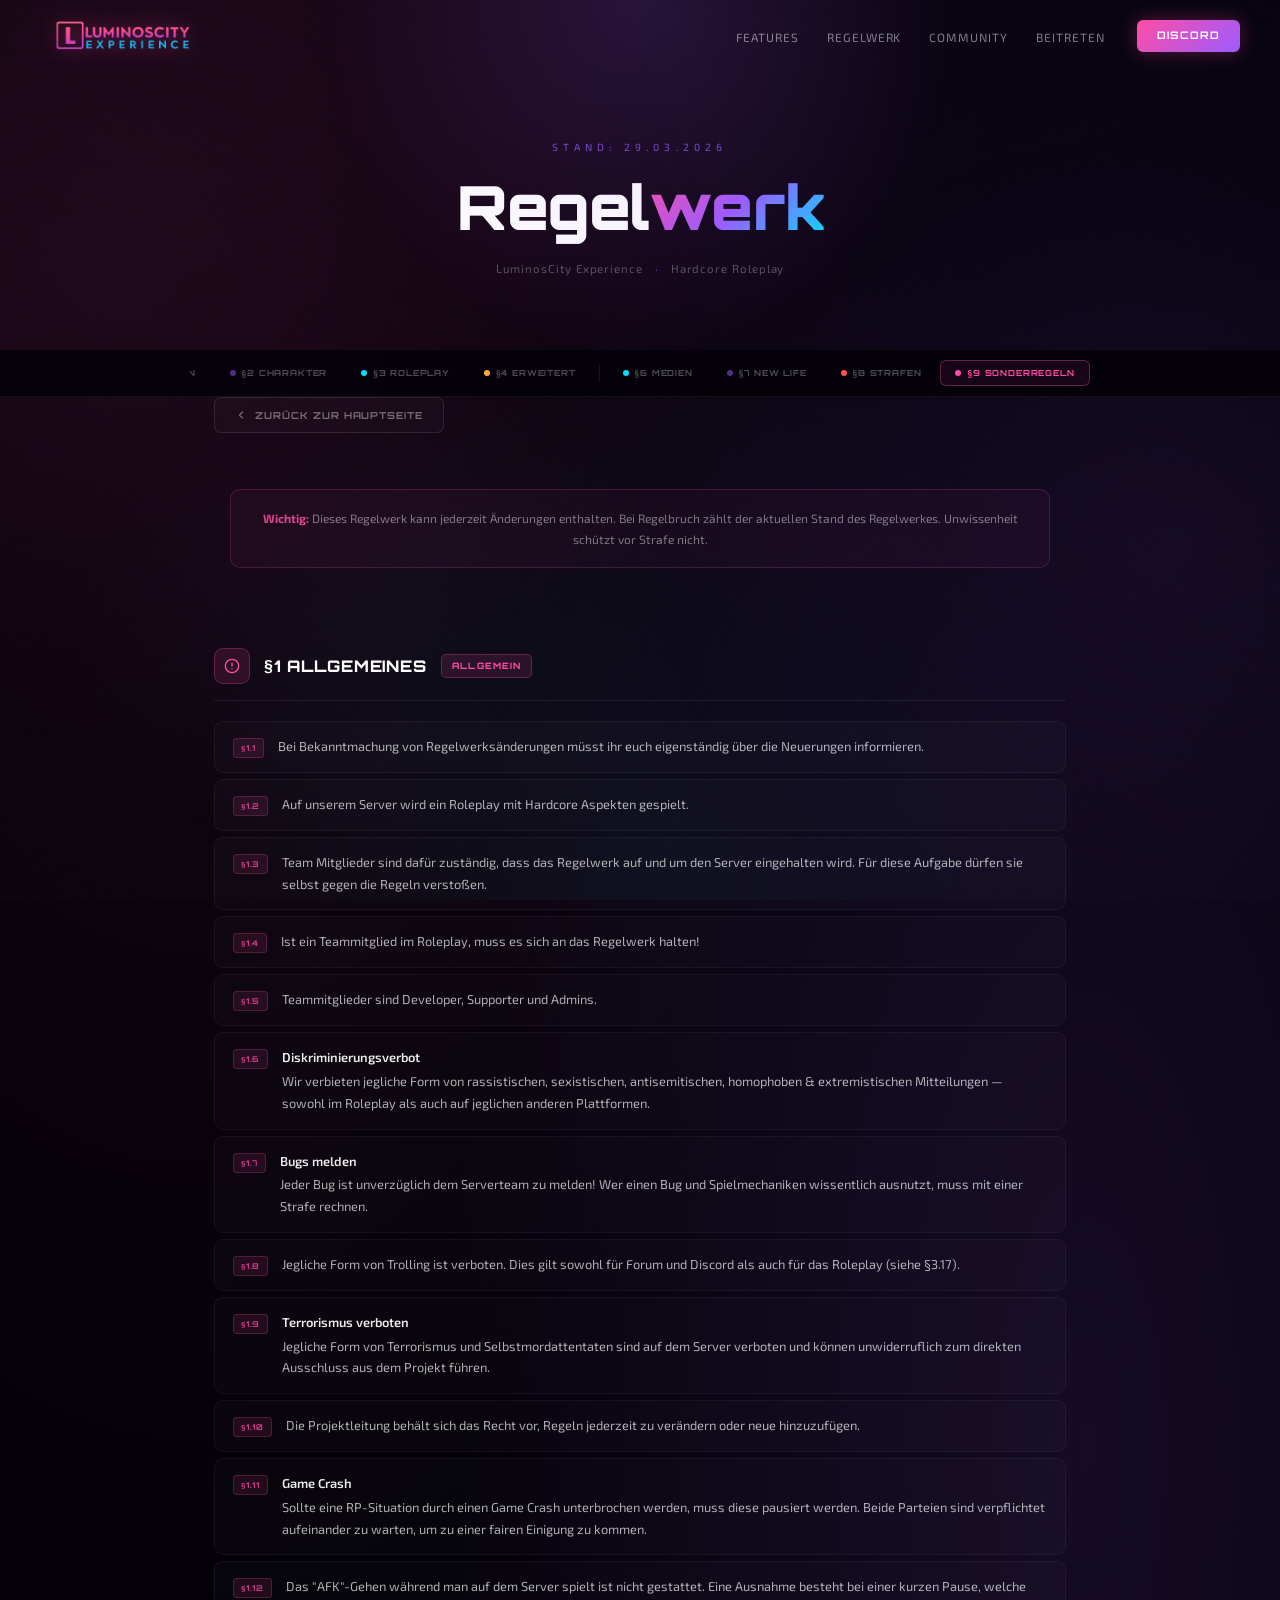
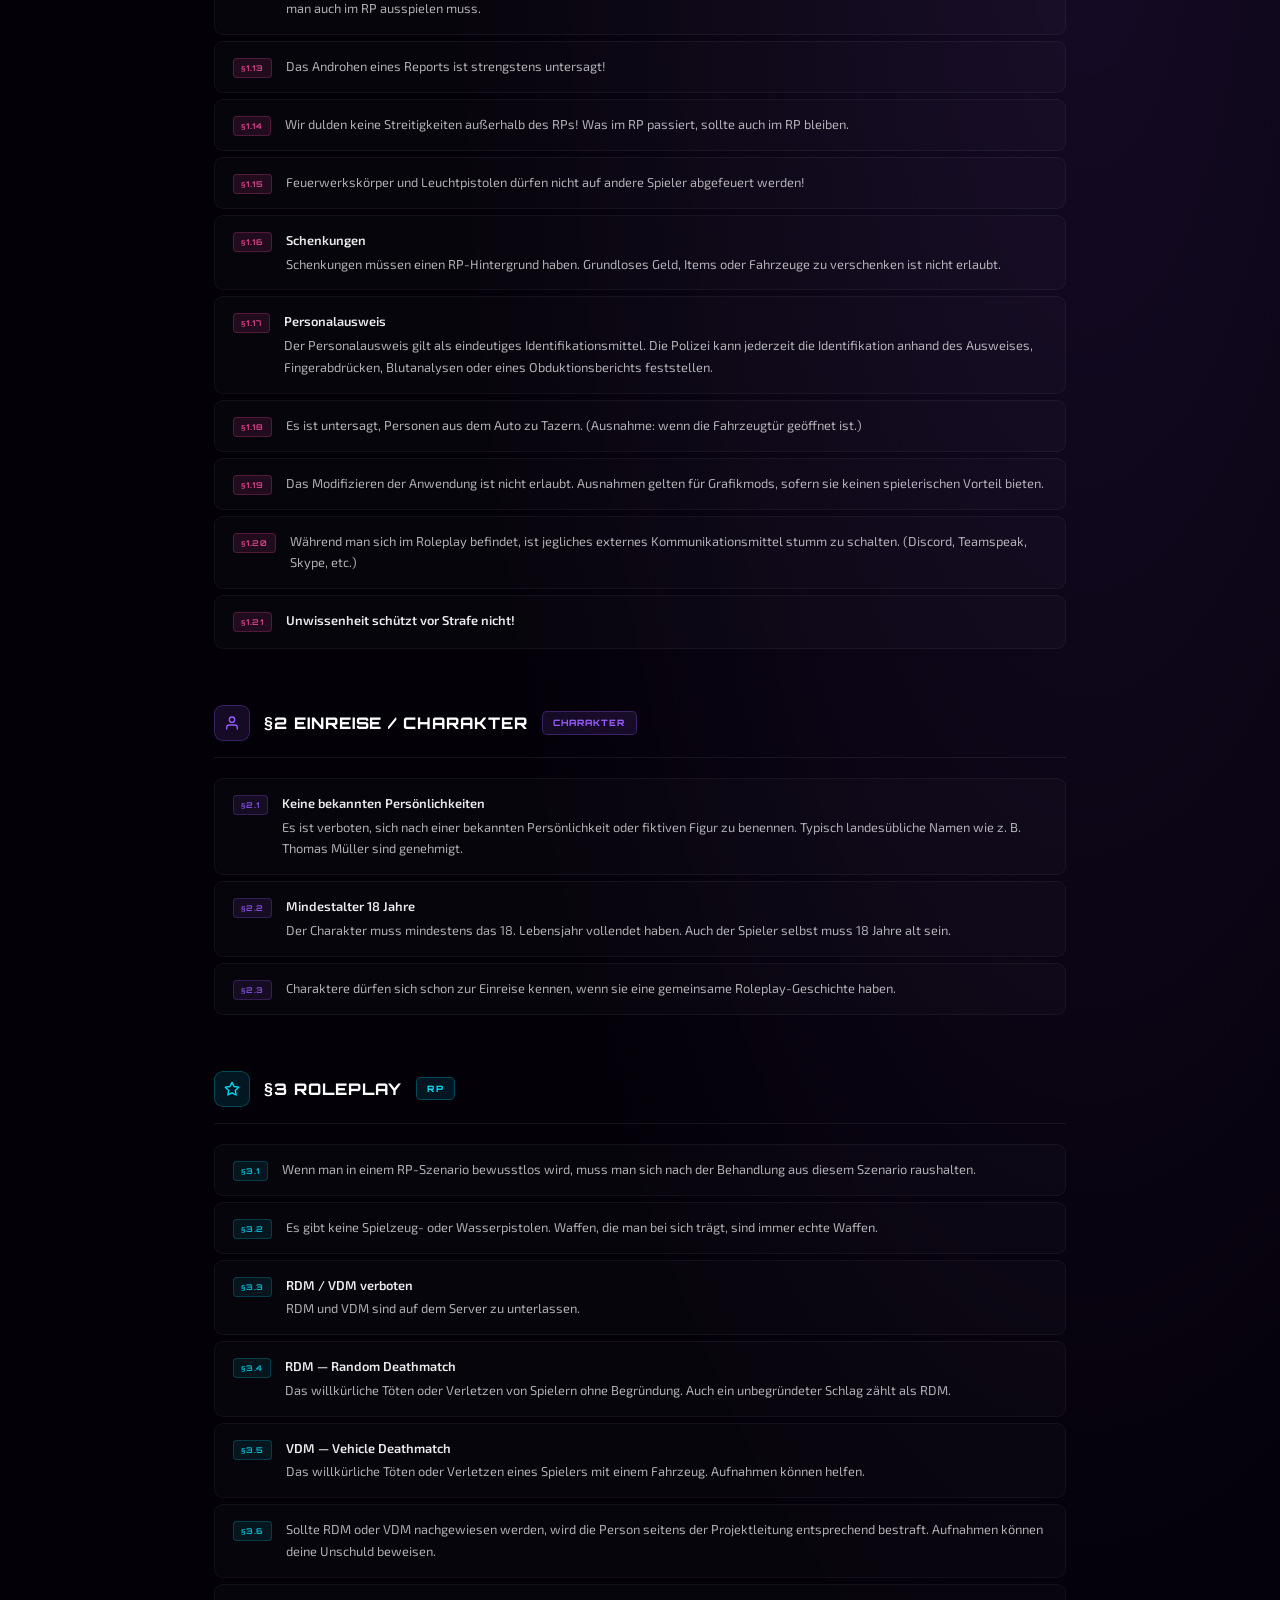
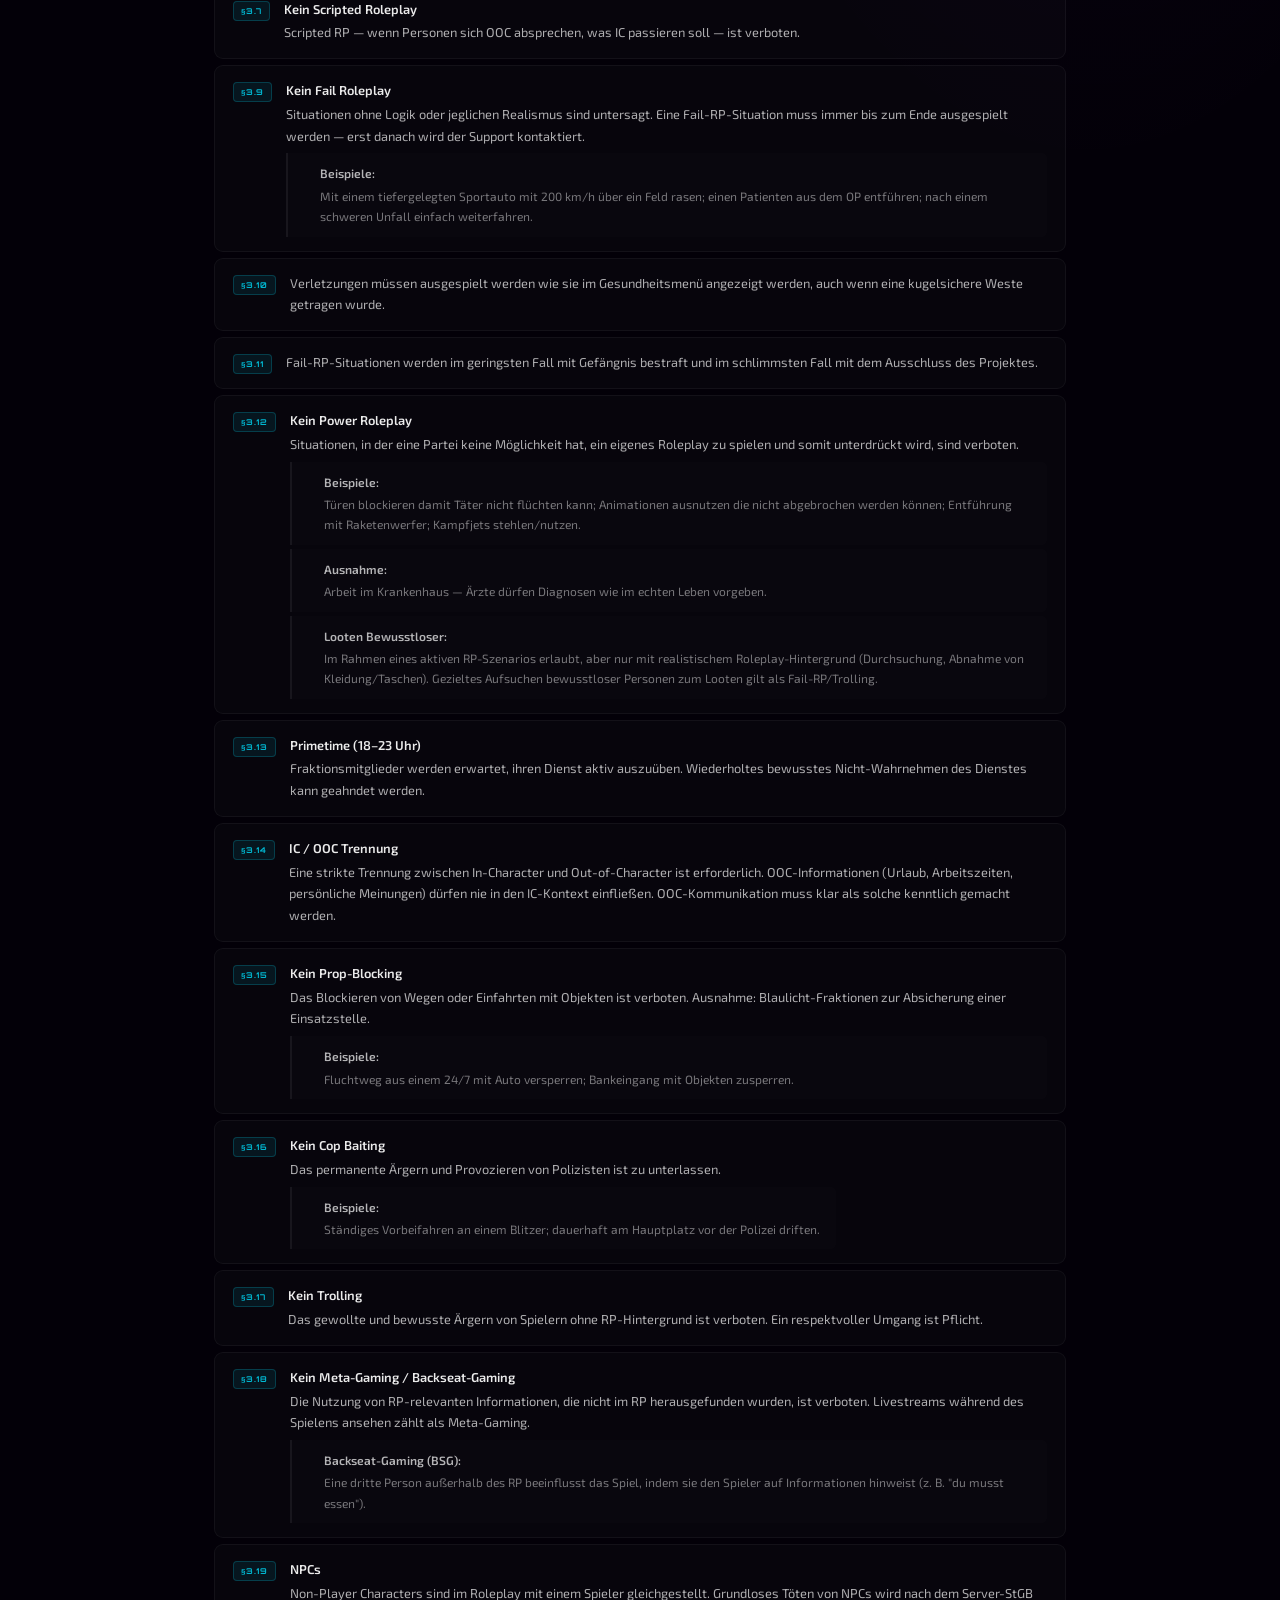
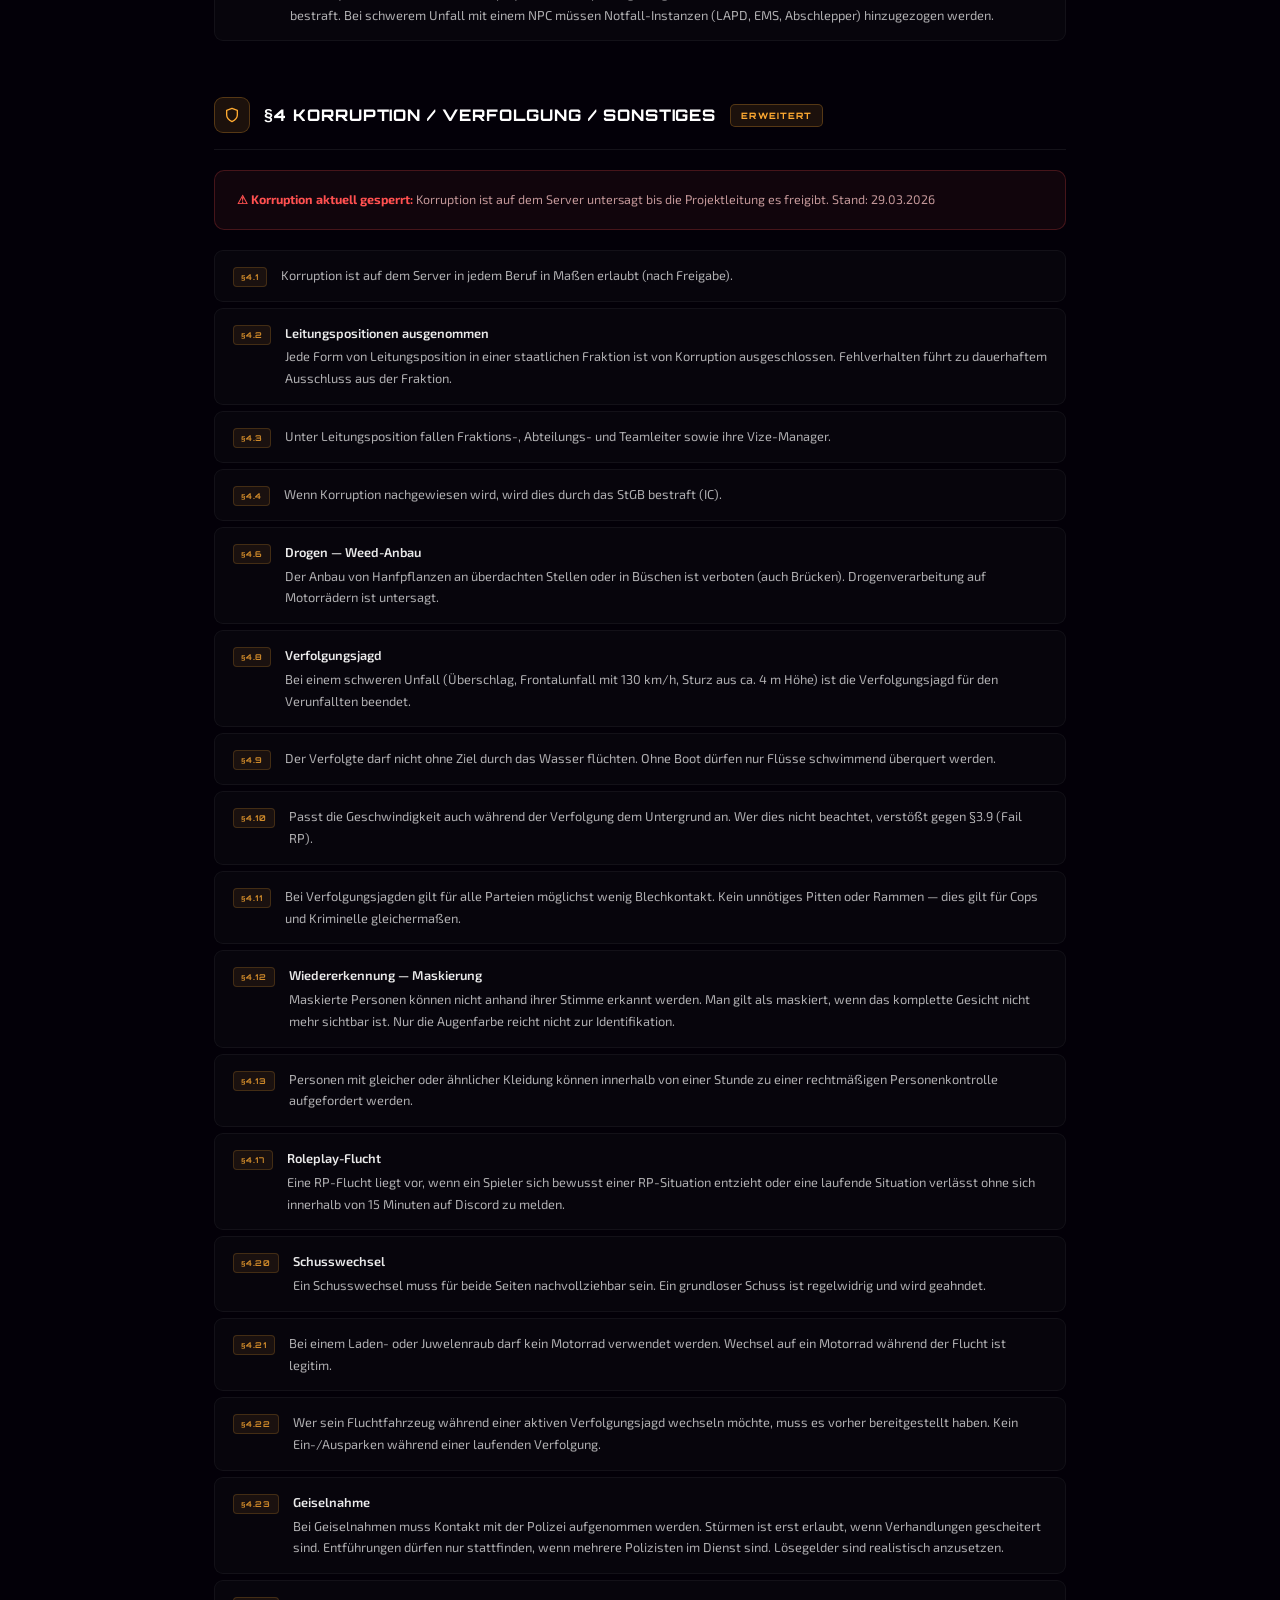
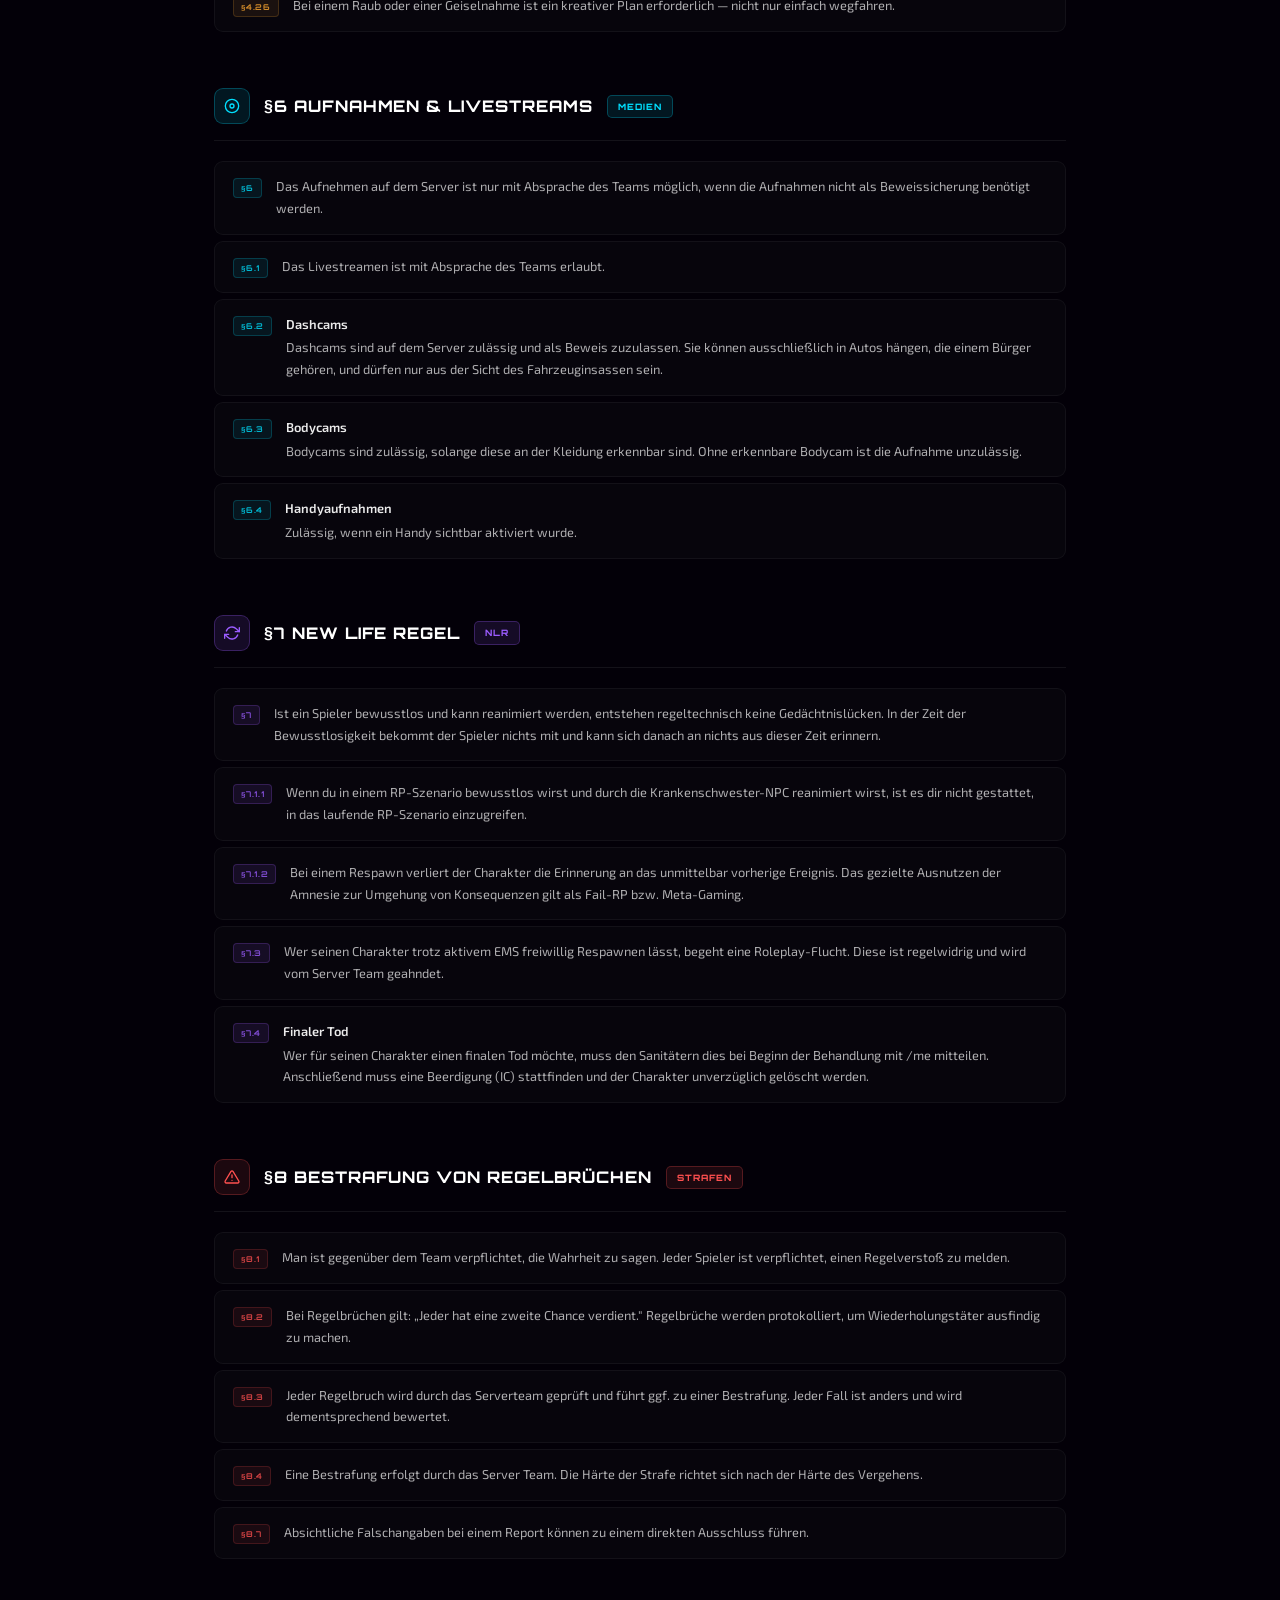
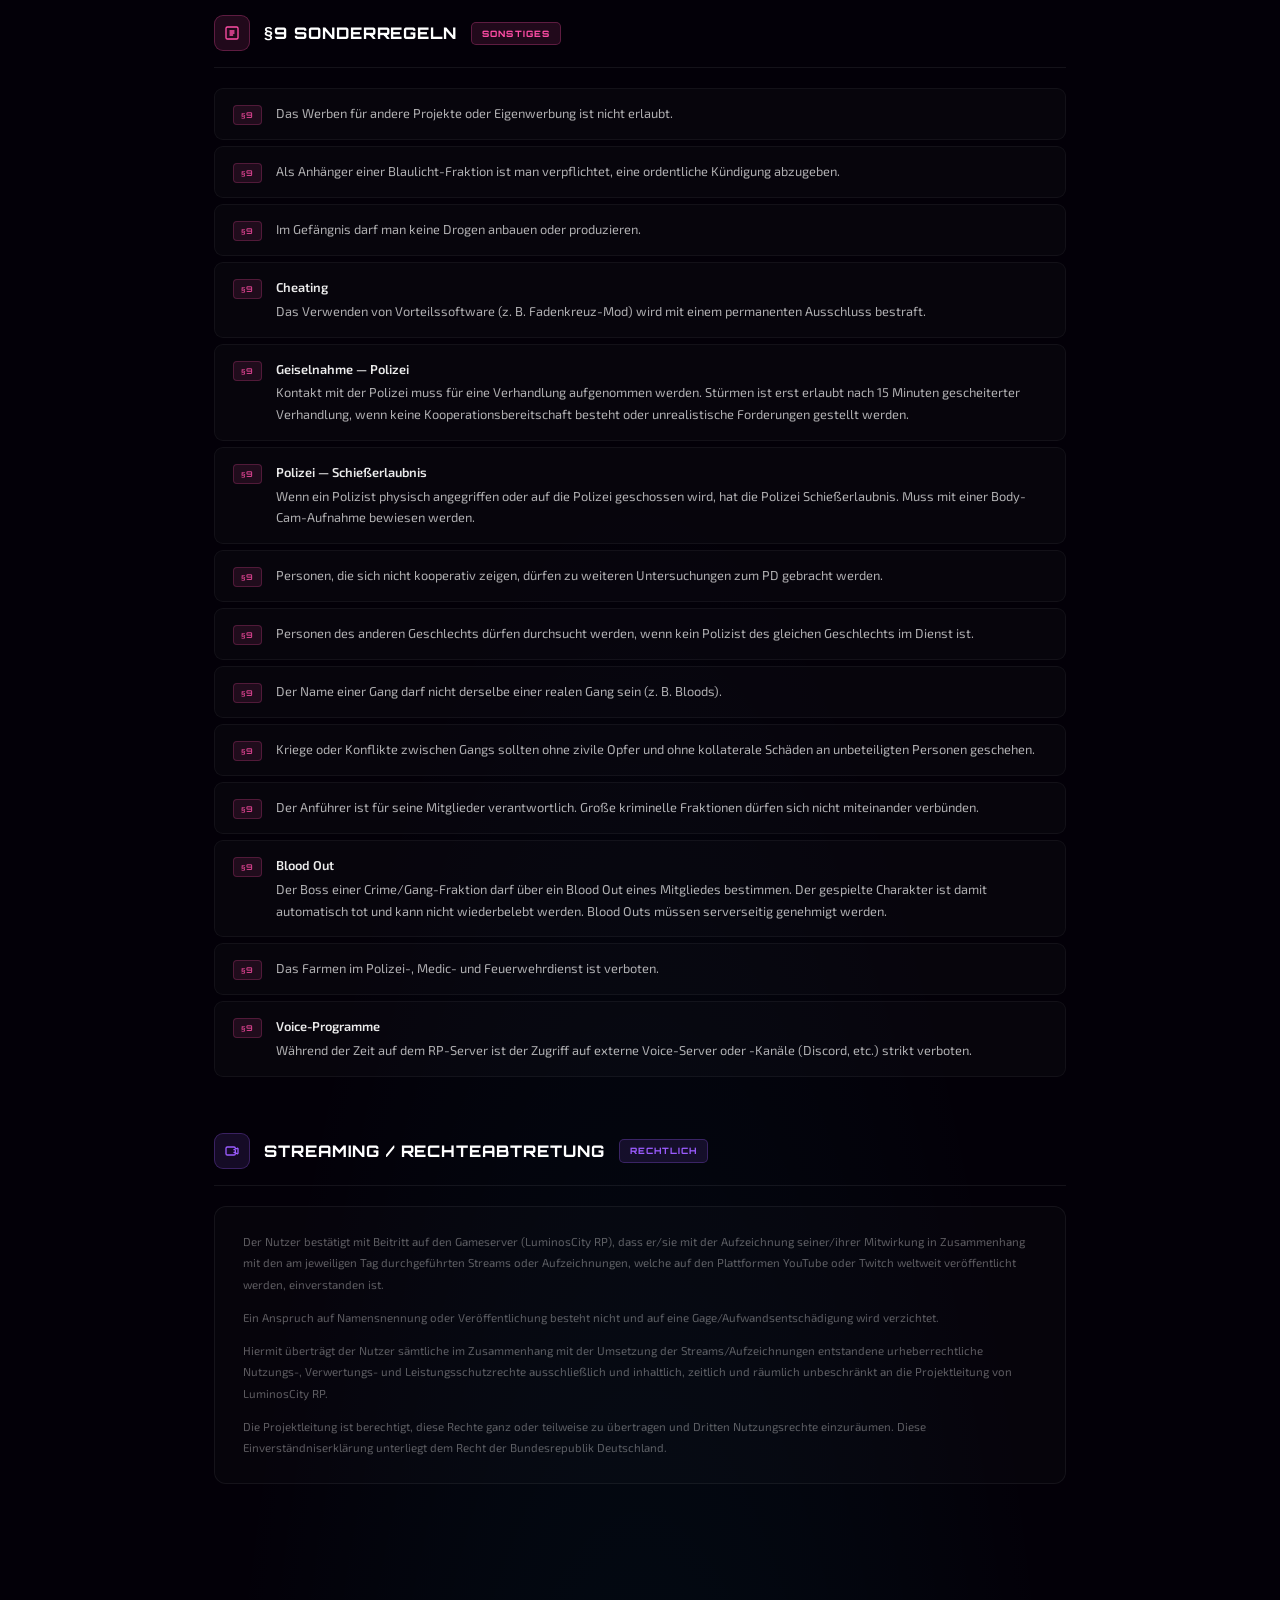
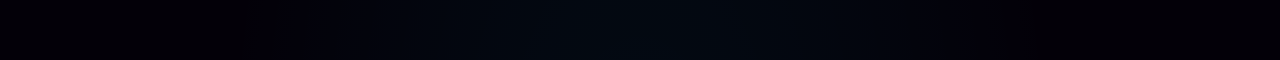
==== commit 2825c992: "100" ====
--- a/regelwerk.html
+++ b/regelwerk.html
@@ -8,7 +8,7 @@
   <link rel="preconnect" href="https://fonts.gstatic.com" crossorigin />
   <link href="https://fonts.googleapis.com/css2?family=Orbitron:wght@400;700;800;900&family=Exo+2:wght@300;400;500;600;700&display=swap" rel="stylesheet" />
   <link rel="stylesheet" href="style.css" />
-  <link rel="icon" type="image/svg+xml" href="favicon.svg" />
+  <link rel="icon" type="image/png" href="favicon.png" />
   <style>
     /* ── Regelwerk Page Styles ──────────────────────────── */
     .rw-hero {
@@ -317,11 +317,7 @@
 <nav id="navbar">
   <div class="nav-inner">
     <a href="index.html" class="nav-logo">
-      <span class="brand-mark" aria-hidden="true">LC</span>
-      <span class="brand-copy">
-        <span class="brand-name">LuminosCity</span>
-        <span class="brand-sub">Experience</span>
-      </span>
+      <img src="bannerlumi.png" alt="LuminosCity Experience" class="nav-logo-img" />
     </a>
     <ul class="nav-links">
       <li><a href="index.html#features">Features</a></li>
--- a/style.css
+++ b/style.css
@@ -216,6 +216,13 @@
   align-items: center;
   gap: 12px;
   flex-shrink: 0;
+}
+.nav-logo-img {
+  width: auto;
+  height: 112px;
+  display: block;
+  border-radius: 6px;
+  filter: drop-shadow(0 0 10px rgba(255,77,166,0.45));
 }
 .brand-mark,
 .logo-badge {
@@ -1193,6 +1200,7 @@
   .hero-stats { gap: 24px; }
   .stat-val { font-size: 1.35rem; }
   .stat-lbl { font-size: 0.54rem; letter-spacing: 0.18em; }
+  .nav-logo-img { height: 84px; }
   .brand-name { font-size: 0.78rem; }
   .brand-sub { letter-spacing: 0.26em; }
   .footer-links { flex-direction: column; gap: 24px; }
